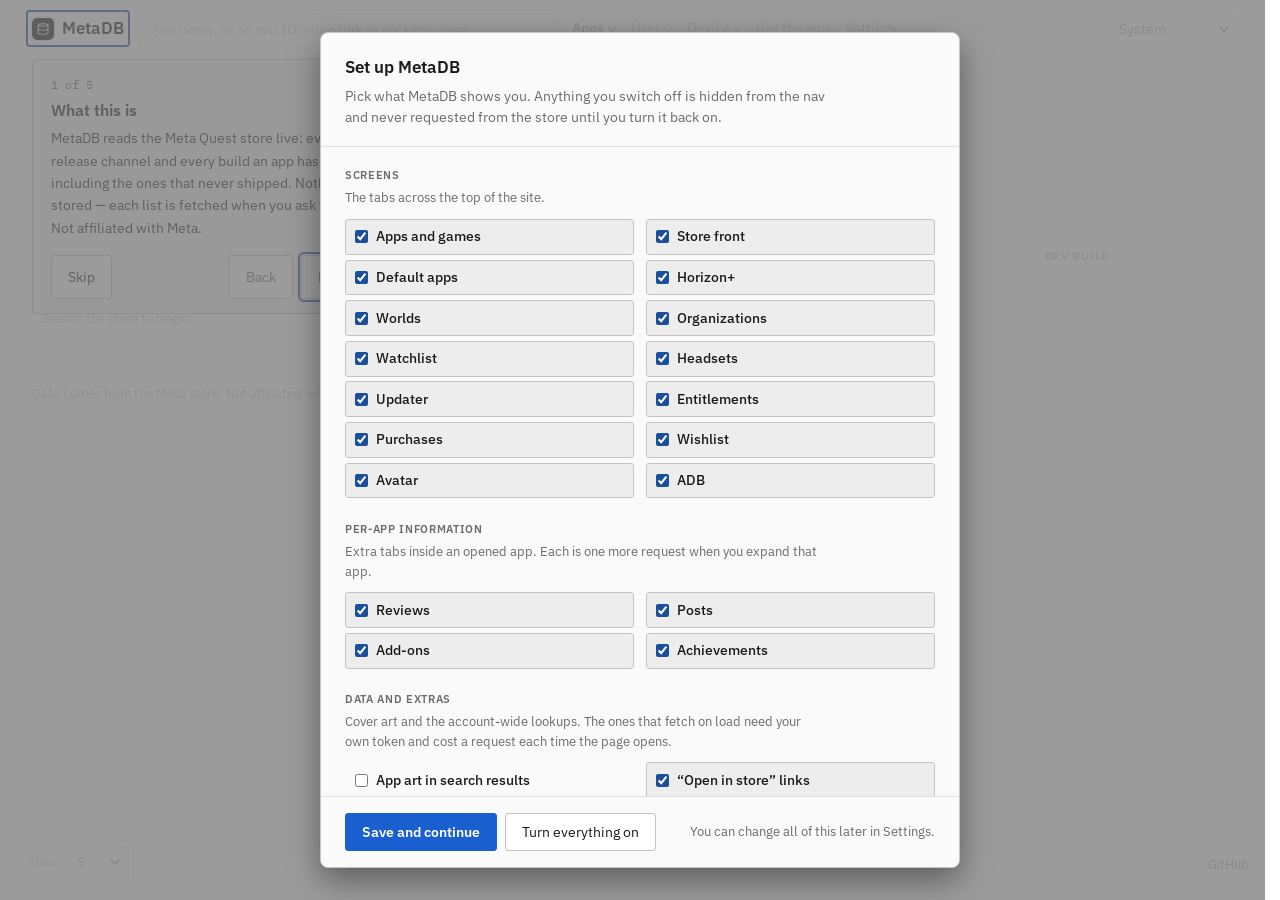
==== index.html @ ae7c4036 "updater" ====
<!doctype html>
<html lang="en">
<head>
<meta charset="utf-8">
<!-- Every relative file (css/, js/, downloads/) loads from the root, whatever the
     path: /apps/<id>/builds is a link, not a folder. The host serves this page for
     any path that is not a file, and the script reads the path. -->
<base href="/">
<meta name="viewport" content="width=device-width, initial-scale=1">
<title>MetaDB</title>
<meta name="description" content="Oculus/Meta app and update database.">

<!-- Link previews. Discord reads the Open Graph tags first and falls back to the
     description above; theme-color tints the stripe down the side of the embed. -->
<meta property="og:site_name" content="MetaDB">
<meta property="og:title" content="MetaDB">
<meta property="og:description" content="Oculus/Meta app and update database.">
<meta property="og:type" content="website">
<meta property="og:url" content="https://metadb.toastconcern.dev/">
<meta name="twitter:card" content="summary">
<meta name="theme-color" content="#2f6fe0">
<!-- Without one the browser asks for /favicon.ico, which the host answers with this whole page. -->
<link rel="icon" type="image/png" href="extension/icon128.png">
<link rel="preconnect" href="https://fonts.googleapis.com">
<link rel="preconnect" href="https://fonts.gstatic.com" crossorigin>
<link href="https://fonts.googleapis.com/css2?family=IBM+Plex+Mono:wght@400;500&family=IBM+Plex+Sans:wght@400;500;600&display=swap" rel="stylesheet">
<!-- ?v= is a cache buster: the HTML expires in ten minutes but these assets are
     held at the edge for hours, so a deploy that changes them must bump this or
     visitors get new markup with old scripts. -->
<script>
  /* If the site's script cannot run here, say so instead of leaving a half-built
     page, and say why. Written in old JavaScript on purpose: it has to run on the
     engines the main script cannot (an old headset's built-in browser, say).
     js/app.js sets window.__metadbStarted on its last line, once setup is done. */
  (function () {
    /* With the old-browser build, Chrome 74 (the Quest 1) is the floor. */
    var NEEDS = 74;
    var first = null;
    window.addEventListener("error", function (e) {
      if (first || !e || !e.message) return;
      var file = e.filename ? e.filename.split("/").pop().split("?")[0] : "";
      first = e.message + (file ? " (" + file + (e.lineno ? ":" + e.lineno : "") + ")" : "");
    }, true);
    window.addEventListener("load", function () {
      setTimeout(function () {
        if (window.__metadbStarted) return;
        var m = navigator.userAgent.match(/Chrome\/(\d+)/);
        var version = m ? Number(m[1]) : null;
        /* An engine new enough to run the site that still failed has usually kept a
           stale file: a script cached while a deploy was half-rolled-out, under the
           same ?v= as the new one. Fetch every site file again (which overwrites the
           cached copy) and reload, once a session, before saying anything. */
        var healed = null;
        try {
          healed = sessionStorage.getItem("metadb.healed");
        } catch (e) {}
        if ((!version || version >= NEEDS) && !healed && window.fetch) {
          try {
            sessionStorage.setItem("metadb.healed", "1");
          } catch (e) {}
          var v = (document.querySelector('link[href*="style.css"]').getAttribute("href").match(/v=(\d+)/) || [])[1] || "";
          var files = ["js/app.js", "js/check.js", "js/companion.js", "js/app.legacy.js", "css/style.css",
            "css/compat.css", "css/legacy-gap.css", "data/ocms-headers.json"];
          Promise.all(files.map(function (f) {
            return fetch(f + "?v=" + v, { cache: "reload" }).catch(function () {});
          })).then(function () {
            location.reload();
          });
          return;
        }
        var box = document.createElement("div");
        box.setAttribute("role", "alert");
        box.style.cssText = "margin:12px 16px;padding:12px 16px;border:2px solid #c2352a;border-radius:8px;" +
          "background:#fff4f2;color:#1c1c1c;font:15px/1.5 system-ui,sans-serif;position:relative;z-index:100";
        var why = version && version < NEEDS
          ? "This browser engine is Chrome " + version + ", and MetaDB needs Chrome " + NEEDS + " or newer."
          : "The browser engine is " + (version ? "Chrome " + version : "not one MetaDB recognises") + ".";
        box.innerHTML = "<strong>MetaDB could not start here.</strong> ";
        box.appendChild(document.createTextNode(why + (first ? " It stopped at: " + first : "") +
          " On a headset this is its built-in browser, which only a system update makes newer."));
        document.body.insertBefore(box, document.body.firstChild);
      }, 4000);
    });
  })();
</script>
<link rel="stylesheet" href="css/style.css?v=261">
<script>
  /* Set the theme before first paint so there is no flash. Anything saved wins;
     with nothing saved the system decides. Whatever name is stored is used as
     it stands, so adding a palette to the stylesheet is all it takes. */
  (function () {
    var saved = null;
    try { saved = localStorage.getItem("theme"); } catch (e) {}
    /* An engine too old to report a preference (Chrome 75 and earlier, the Quest 1's)
       gets dark, which is what a headset uses anyway. */
    var reports = window.matchMedia("(prefers-color-scheme: dark)").matches ||
      window.matchMedia("(prefers-color-scheme: light)").matches;
    var system = !reports || window.matchMedia("(prefers-color-scheme: dark)").matches
      ? "dark"
      : "light";
    document.documentElement.dataset.theme = saved || system;

    /* Same reason: a page set to 20px should not be drawn at 16 first. */
    var size = null;
    try { size = Number(localStorage.getItem("metadb.fontSize")); } catch (e) {}
    if (size >= 11 && size <= 24) {
      document.documentElement.style.setProperty("--font", size + "px");
    }
  })();
</script>
</head>
<body>

<header class="topbar">
  <div class="bar">
    <h1>MetaDB</h1>
    <!-- The search box lives in the bar and works from any screen; Enter
         brings the results up. The screens that list store apps sit under one
         menu, the ones about the signed-in account under another, and the two
         that talk to a headset directly under a third. Every link carries
         data-view, so the current screen is marked, and a menu is marked when
         the screen on show is one of its own. -->
    <div class="barsearch" id="barSearch">
      <input id="q" type="search" placeholder="App name, or an app ID, store link or package name" aria-label="Search the store" autocomplete="off" spellcheck="false">
    </div>
    <nav class="nav" aria-label="Screens">
      <div class="navgroup">
        <button class="navtop" type="button" aria-expanded="false">Apps</button>
        <div class="navmenu" hidden>
          <a href="/apps" data-view="apps">Apps and games</a>
          <a href="/store" data-view="store">Store front</a>
          <a href="/default" data-view="default">Default apps</a>
          <a href="/plus" data-view="plus">Horizon+</a>
          <a href="/worlds" data-view="worlds">Worlds</a>
          <a href="/orgs" data-view="orgs">Organizations</a>
          <a href="/watchlist" data-view="watchlist">Watchlist<span id="watchBadge" class="navbadge" hidden></span></a>
        </div>
      </div>
      <div class="navgroup">
        <button class="navtop" type="button" aria-expanded="false">User</button>
        <div class="navmenu" hidden>
          <a href="/devices" data-view="devices">Headsets</a>
          <a href="/updater" data-view="updater">Updater</a>
          <a href="/mine" data-view="mine">Entitlements</a>
          <a href="/purchases" data-view="purchases">Purchases</a>
          <a href="/wishlist" data-view="wishlist">Wishlist</a>
          <a href="/avatar" data-view="avatar">Avatar</a>
        </div>
      </div>
      <div class="navgroup" data-not-in-app>
        <button class="navtop" type="button" aria-expanded="false">Device</button>
        <div class="navmenu" hidden>
          <a href="/adb" data-view="adb">ADB</a>
          <!-- CompanionServer is unfinished and hidden (WIP_VIEWS in app.js). To open it,
               take it out of that list and put this link back:
          <a href="/companion" data-view="companion">CompanionServer</a> -->
        </div>
      </div>
      <a href="/downgrade" data-in-app>Downgrade</a>
      <a href="/getapp" data-view="getapp" data-not-in-app>Get the app</a>
      <a href="/settings" data-view="settings">Settings</a>
    </nav>
    <select id="theme" aria-label="Theme"></select>
  </div>
</header>

<div class="wrap">

  <!-- Setup guide: shown on a first visit and re-openable from Settings. The
       three lists are filled in by app.js so their labels stay in one place. -->
  <div id="setupOverlay" class="setup-overlay" hidden>
    <div class="setup-card" role="dialog" aria-modal="true" aria-labelledby="setupTitle">
      <div class="setup-head">
        <h2 id="setupTitle">Set up MetaDB</h2>
        <p class="sub">Pick what MetaDB shows you. Anything you switch off is hidden from the nav and never requested from the store until you turn it back on.</p>
      </div>
      <div class="setup-body">
        <fieldset class="setup-group">
          <legend>Screens</legend>
          <p class="setup-hint">The tabs across the top of the site.</p>
          <div class="setup-grid" id="setupSections"></div>
        </fieldset>
        <fieldset class="setup-group">
          <legend>Per-app information</legend>
          <p class="setup-hint">Extra tabs inside an opened app. Each is one more request when you expand that app.</p>
          <div class="setup-grid" id="setupPanels"></div>
        </fieldset>
        <fieldset class="setup-group">
          <legend>Data and extras</legend>
          <p class="setup-hint">Cover art and the account-wide lookups. The ones that fetch on load need your own token and cost a request each time the page opens.</p>
          <div class="setup-grid" id="setupData"></div>
        </fieldset>
      </div>
      <div class="controls setup-actions">
        <button id="setupSave" class="primary" type="button">Save and continue</button>
        <button id="setupAll" type="button">Turn everything on</button>
        <span class="setup-foot">You can change all of this later in Settings.</span>
      </div>
    </div>
  </div>

  <!-- Pop-up notifications, stacked bottom-right. Filled by app.js (toast()):
       a watched app getting a new build drops one in here. aria-live so a
       screen reader announces each as it arrives; off to the side of the
       layout so an arriving toast never shifts the page under the pointer. -->
  <div id="toasts" class="toasts" role="status" aria-live="polite" aria-atomic="false"></div>

  <p id="relayNote" class="notice" hidden>
    This copy has no relay of its own, and the browser is refused the store's reply
    without one. <a href="/settings">Set one up in Settings</a>.
  </p>

  <!-- ---------- apps and games ---------- -->

  <section id="view-apps">

    <h2>Apps and games</h2>
    <p class="sub" id="sub">
      Search the Meta store, then open an app to pull its channels and build history.
      Nothing is stored — every result is what the store says right now.
    </p>

    <div class="controls">
      <select id="hmd" aria-label="Headset"></select>
      <select id="sort" aria-label="Sort by">
        <option value="relevance" selected>Relevance</option>
        <option value="az">Name A–Z</option>
        <option value="za">Name Z–A</option>
        <option value="newest">Newest update</option>
        <option value="oldest">Oldest update</option>
        <option value="priceUp">Price low to high</option>
        <option value="priceDown">Price high to low</option>
      </select>
      <button id="searchGo" class="primary" type="button">Search</button>
      <button id="checkAll" type="button">Check shown</button>
    </div>

    <div class="controls controls-sub" id="binRow" hidden>
      <input id="binId" type="search" inputmode="numeric" placeholder="Binary ID, from a build's ID (build) column" aria-label="Binary ID to download" autocomplete="off" spellcheck="false">
      <button id="binGo" type="button">Download APK</button>
    </div>
    <p class="hint" id="binNote" role="status" hidden></p>

    <p class="count" id="count"></p>

    <table>
      <thead>
                <tr>
          <th scope="col">App</th>
          <th scope="col" class="c-dev">Device</th>
          <th scope="col" class="c-chan">Channel</th>
          <th scope="col" class="c-price">Price</th>
          <th scope="col" class="c-ver">Version</th>
          <th scope="col" class="c-build">Build</th>
          <th scope="col" class="c-date">Date</th>
          <th scope="col" class="c-devb">Dev build</th>
        </tr>
      </thead>
      <tbody id="rows"></tbody>
    </table>

    <p id="empty" class="empty" hidden>Nothing matches.</p>

  </section>

  <!-- ---------- your entitlements ---------- -->

  <section id="view-mine" hidden>

    <h2>Entitlements</h2>
    <p class="sub">Everything on your account, from the same library queries a headset and the desktop app run. Needs your own access token, set in Settings.</p>

    <div class="controls">
      <button type="button" class="primary" data-lib="quest">Get Quest entitlements</button>
      <button type="button" data-lib="pc">Get PC entitlements</button>
      <button type="button" data-lib="expired">Get expired entitlements</button>
      <input id="mineQ" type="search" placeholder="Filter what you own by name, package or app ID" aria-label="Filter your entitlements" autocomplete="off" spellcheck="false">
      <select id="mineSort" aria-label="Sort by">
        <option value="az">Name A–Z</option>
        <option value="za">Name Z–A</option>
        <option value="used">Recently played</option>
        <option value="unused">Longest untouched</option>
        <option value="stateAz">State A–Z</option>
        <option value="stateZa">State Z–A</option>
        <option value="sourceAz">Source A–Z</option>
        <option value="sourceZa">Source Z–A</option>
        <option value="deviceAz">Device A–Z</option>
        <option value="deviceZa">Device Z–A</option>
      </select>
    </div>

    <p class="count" id="mineCount"></p>

    <table>
      <thead>
        <tr>
          <th scope="col">App</th>
          <th scope="col" class="c-dev">Device</th>
          <th scope="col" class="c-chan">Channel</th>
          <th scope="col" class="c-price">Price</th>
          <th scope="col" class="c-ver">Version</th>
          <th scope="col" class="c-build">Build</th>
          <th scope="col" class="c-date">Date</th>
          <th scope="col" class="c-used">Last played</th>
          <th scope="col" class="c-state">State</th>
          <th scope="col" class="c-grant">Source</th>
          <th scope="col" class="c-dlc">DLC</th>
          <th scope="col" class="c-devb">Dev build</th>
        </tr>
      </thead>
      <tbody id="mineRows"></tbody>
    </table>

    <p id="mineEmpty" class="empty" hidden></p>

  </section>

  <!-- ---------- your purchases ---------- -->

  <section id="view-purchases" hidden>

    <h2>Purchases</h2>
    <p class="sub" id="purchasesSub">Everything this account has bought — apps, DLC and in-app purchases — with what was paid, when, and how. Needs your own access token, set in Settings.</p>

    <div class="controls">
      <button id="purchasesLoad" class="primary" type="button">Get purchases</button>
      <input id="purchasesQ" type="search" placeholder="Filter by name" aria-label="Filter your purchases" autocomplete="off" spellcheck="false">
      <button id="purchasesShowPay" type="button">Show payment</button>
    </div>

    <p class="count" id="purchasesCount"></p>

    <table>
      <thead>
        <tr>
          <th scope="col">Item</th>
          <th scope="col">Paid</th>
          <th scope="col">Date</th>
          <th scope="col">Status</th>
          <th scope="col">Payment</th>
        </tr>
      </thead>
      <tbody id="purchasesRows"></tbody>
    </table>

    <p id="purchasesEmpty" class="empty" hidden></p>

    <div class="controls morebar" id="purchasesMoreBar" hidden>
      <button id="purchasesMore" type="button">Load more</button>
    </div>

  </section>

  <!-- ---------- wishlist ---------- -->

  <section id="view-wishlist" hidden>

    <h2>Wishlist</h2>
    <p class="sub">The apps and games on your Meta wishlist, as the Horizon phone app lists them, with the store's price for each. Open one for its channels and build history. Needs your own access token, set in Settings.</p>

    <div class="controls">
      <button id="wishGo" class="primary" type="button">Get wishlist</button>
      <input id="wishQ" type="search" placeholder="Filter your wishlist by name or app ID" aria-label="Filter wishlist" autocomplete="off" spellcheck="false">
      <select id="wishSort" aria-label="Sort by">
        <option value="relevance">Wishlist order</option>
        <option value="az">Name A–Z</option>
        <option value="za">Name Z–A</option>
        <option value="priceUp">Price, low to high</option>
        <option value="priceDown">Price, high to low</option>
      </select>
      <button id="checkWish" type="button">Check shown</button>
    </div>

    <p class="count" id="wishCount"></p>

    <table>
      <thead>
        <tr>
          <th scope="col">App</th>
          <th scope="col" class="c-dev">Device</th>
          <th scope="col" class="c-chan">Channel</th>
          <th scope="col" class="c-price">Price</th>
          <th scope="col" class="c-ver">Version</th>
          <th scope="col" class="c-build">Build</th>
          <th scope="col" class="c-date">Date</th>
          <th scope="col" class="c-devb">Dev build</th>
        </tr>
      </thead>
      <tbody id="wishRows"></tbody>
    </table>

    <p id="wishEmpty" class="empty" hidden></p>

    <div class="controls morebar" id="wishMoreBar" hidden>
      <button id="wishMore" type="button">Load more</button>
    </div>

  </section>

  <!-- ---------- watchlist ---------- -->

  <section id="view-watchlist" hidden>

    <h2>Watchlist</h2>
    <p class="sub">Apps you are tracking for new builds. MetaDB checks them when you open the site and whenever you press Check now, and marks the ones whose live build changed since you last looked. Add an app from its panel with the Watch button. Kept only in this browser.</p>

    <div class="controls watch-controls">
      <button id="watchCheck" type="button">Check now</button>
      <button id="watchMarkAll" type="button">Mark all seen</button>
      <p class="count" id="watchCount"></p>
    </div>

    <!-- One row per watched app: its icon and name, the build you last saw
         (version + date), and the new build (version + date) when one has turned
         up. Clicking a row opens a drop-down with the app's channels and build
         history — the same panel the main app list expands. Built by renderWatch;
         the tbody id stays watchRows so the render/update plumbing is unchanged. -->
    <table class="wl-table">
      <thead>
        <tr>
          <th scope="col">App</th>
          <th scope="col">Build</th>
          <th scope="col">New build</th>
          <th scope="col"></th>
        </tr>
      </thead>
      <tbody id="watchRows"></tbody>
    </table>

    <p id="watchEmpty" class="empty" hidden></p>

  </section>

  <!-- ---------- your avatar ---------- -->

  <section id="view-avatar" hidden>

    <h2>Avatar</h2>
    <p class="sub">This account's avatar as the Horizon Worlds desktop editor reads it: which style it is on, whether it has to move, and every saved setting — the item chosen for each part and where each slider sits. Needs your own access token, set in Settings.</p>

    <div class="controls">
      <button id="avatarLoad" class="primary" type="button">Get avatar</button>
      <input id="avatarQ" type="search" placeholder="Filter settings by name" aria-label="Filter avatar settings" autocomplete="off" spellcheck="false">
    </div>

    <div id="avatarFacts" class="panel"></div>

    <p class="count" id="avatarCount"></p>

    <table>
      <thead>
        <tr>
          <th scope="col">Part</th>
          <th scope="col">Settings</th>
        </tr>
      </thead>
      <tbody id="avatarRows"></tbody>
    </table>

    <p id="avatarEmpty" class="empty" hidden></p>

  </section>

  <!-- ---------- your devices ---------- -->

  <section id="view-devices" hidden>

    <h2>Headsets</h2>
    <p class="sub" id="devicesSub">Headsets registered to this account. Open one for its details and the test channel; its OS updates are on the <a href="/updater">Updater</a> screen. Needs your own access token, set in Settings.</p>

    <div class="controls">
      <button id="devicesLoad" class="primary" type="button">Get devices</button>
      <input id="devicesQ" type="search" placeholder="Filter by model or serial" aria-label="Filter your devices" autocomplete="off" spellcheck="false">
      <select id="devicesSort" aria-label="Sort by">
        <option value="release">Quest 1 to newest</option>
        <option value="modelAz">Device type A–Z</option>
        <option value="modelZa">Device type Z–A</option>
      </select>
      <button id="serialToggle" type="button">Show serials</button>
    </div>

    <p class="count" id="devicesCount"></p>
    <p class="hint" id="devicesPresence" hidden></p>

    <table>
      <thead>
        <tr>
          <th scope="col">Device</th>
          <th scope="col">Update type</th>
          <th scope="col">Serial</th>
          <th scope="col">Status</th>
        </tr>
      </thead>
      <tbody id="devicesRows"></tbody>
    </table>

    <p id="devicesEmpty" class="empty" hidden></p>

    <div id="sharedSection" hidden>
      <h3 class="devices-sub-h">Shared with you</h3>
      <p class="count" id="sharedCount"></p>
      <table>
        <thead>
          <tr>
            <th scope="col">Device</th>
            <th scope="col">Update type</th>
            <th scope="col">Serial</th>
            <th scope="col">Status</th>
          </tr>
        </thead>
        <tbody id="sharedRows"></tbody>
      </table>
    </div>

  </section>

  <!-- ---------- the OS updater ----------
       The requests the headset's OSUpdater app makes, for this account's headsets.
       Easy is the OS build check alone; Advanced (one switch, #updaterMode) adds Specific
       build. All drawn into #updaterBody (renderUpdater). -->

  <section id="view-updater" hidden>

    <h2>Updater</h2>
    <p class="sub">Ask Meta which OS builds its updater would hand a headset, or look a build up by its number. These are the requests the headset's own updater makes. A browser can't install them, so each result comes with its download. Uses your updater token, made from your FRL token the first time (Settings).</p>

    <div class="controls">
      <button id="updaterLoad" type="button">Get headsets</button>
      <button id="updaterSerials" type="button">Show serials</button>
      <button id="updaterMode" type="button" aria-pressed="false">Switch to Advanced</button>
    </div>
    <p class="count" id="updaterCount"></p>

    <datalist id="updTypes"></datalist>
    <div id="updaterBody" class="upd-screen"></div>

  </section>

  <!-- ---------- 404: an address that names no screen ---------- -->

  <section id="view-notfound" hidden>

    <div class="notfound">
      <p class="notfound-code" aria-hidden="true">404</p>
      <div class="notfound-text">
        <h2>Nothing lives at this address</h2>
        <p class="notfound-path"><code id="notfoundPath"></code></p>
        <p class="sub">MetaDB has no screen here. The link may be old, cut short or mistyped. An app is <code>/apps/&lt;id&gt;</code>, a search <code>/search/&lt;words&gt;</code>.</p>
        <p class="sub">Try the search box at the top, or go to one of these:</p>
        <ul class="notfound-links">
          <li><a href="/apps">Apps and games</a></li>
          <li><a href="/store">Store front</a></li>
          <li><a href="/devices">Headsets</a></li>
          <li><a href="/updater">Updater</a></li>
          <li><a href="/settings">Settings</a></li>
        </ul>
      </div>
    </div>

  </section>

  <!-- ---------- worlds ---------- -->

  <section id="view-worlds" hidden>

    <h2>Worlds</h2>
    <p class="sub" id="worldSub">Browse Horizon worlds: the top and trending lists the Horizon app shows, everything one creator has published, any world by its ID, or the ones you have saved. Open one and press Get details for its creator, comfort rating, description, who can visit, players now, where it lives, when you were last there and its pictures. Needs your own access token, set in Settings.</p>

    <!-- The same tab strip an opened app has. Each tab keeps its own list, and
         the table below shows the one whose tab is on. -->
    <div class="companion-tabs panel-tabs" role="tablist" aria-label="Worlds" id="worldTabs">
      <button type="button" class="companion-tab on" data-world-tab="top" role="tab" aria-selected="true">Top worlds</button>
      <button type="button" class="companion-tab" data-world-tab="creator" role="tab" aria-selected="false">Creator</button>
      <button type="button" class="companion-tab" data-world-tab="lookup" role="tab" aria-selected="false">Look up</button>
      <button type="button" class="companion-tab" data-world-tab="saved" role="tab" aria-selected="false">Saved</button>
    </div>

    <div data-world-pane="top">
      <div class="controls">
        <select id="worldShelf" aria-label="World list"></select>
        <button id="worldShelfGo" class="primary" type="button">Get worlds</button>
      </div>
    </div>

    <div data-world-pane="creator" hidden>
      <div class="controls">
        <input id="creatorQ" type="search" placeholder="Creator's username or name" aria-label="Creator to find" autocomplete="off" spellcheck="false">
        <button id="creatorFind" type="button">Find creator</button>
        <select id="creatorPick" aria-label="Which creator" hidden></select>
        <button id="creatorGo" class="primary" type="button" hidden>Get their worlds</button>
      </div>
      <p class="hint" id="creatorNote" role="status" hidden></p>
    </div>

    <div data-world-pane="lookup" hidden>
      <div class="controls">
        <input id="worldLookup" type="search" placeholder="World ID or horizon.meta.com world link" aria-label="World to look up" autocomplete="off" spellcheck="false">
        <button id="worldLookupGo" class="primary" type="button">Look up world</button>
      </div>
      <p class="hint" id="worldLookupNote" role="status" hidden></p>
    </div>

    <div data-world-pane="saved" hidden>
      <div class="controls">
        <button id="worldLoad" type="button">Get saved worlds</button>
      </div>
    </div>

    <div class="controls">
      <input id="worldQ" type="search" placeholder="Filter by world name or ID" aria-label="Filter worlds" autocomplete="off" spellcheck="false">
      <select id="worldSort" aria-label="Sort by">
        <option value="list">List order</option>
        <option value="visits">Most visited</option>
        <option value="online">Most online now</option>
        <option value="likes">Most liked</option>
        <option value="az">Name A–Z</option>
        <option value="za">Name Z–A</option>
      </select>
    </div>

    <p class="count" id="worldCount"></p>

    <table>
      <thead>
        <tr>
          <th scope="col">World</th>
          <th scope="col" class="c-wid">World ID</th>
          <th scope="col">Visits</th>
          <th scope="col">Online now</th>
          <th scope="col">Likes</th>
        </tr>
      </thead>
      <tbody id="worldRows"></tbody>
    </table>

    <p id="worldEmpty" class="empty" hidden></p>

    <div class="controls morebar" id="worldMoreBar" hidden>
      <button id="worldMore" type="button">Load more</button>
    </div>

  </section>

  <!-- ---------- organizations ---------- -->

  <section id="view-orgs" hidden>

    <h2>Organizations</h2>
    <p class="sub" id="orgSub">Enter an organization ID to list every app it has published, then open one for its channels and build history. Needs your own access token, set in Settings.</p>

    <div class="controls">
      <input id="orgId" type="search" placeholder="Organization ID (numbers only)" aria-label="Organization ID" autocomplete="off" spellcheck="false">
      <select id="orgPick" aria-label="Known organizations">
        <option value="">Known orgs</option>
        <option value="1011039328937179">1011039328937179</option>
        <option value="775786805876174">775786805876174</option>
        <option value="272488351010326">272488351010326</option>
        <option value="740331470365933">740331470365933</option>
        <option value="296533151482039">296533151482039</option>
        <option value="948450666262957">948450666262957</option>
        <option value="418995286230469">418995286230469</option>
        <option value="221514644894706">221514644894706</option>
      </select>
      <button id="orgGo" class="primary" type="button">List apps</button>
      <button id="checkOrg" type="button">Check shown</button>
    </div>

    <div class="controls">
      <input id="orgQ" type="search" placeholder="Filter these apps by name or app ID" aria-label="Filter this organization's apps" autocomplete="off" spellcheck="false">
      <select id="orgPlatform" aria-label="Filter by platform">
        <option value="">All platforms</option>
        <option value="ANDROID_6DOF">Quest</option>
        <option value="PC">Rift / PC</option>
        <option value="ANDROID">Oculus Go</option>
      </select>
      <select id="orgSort" aria-label="Sort by">
        <option value="az">Name A–Z</option>
        <option value="za">Name Z–A</option>
        <option value="newest">Newest date</option>
        <option value="oldest">Oldest date</option>
        <option value="deviceAz">Device A–Z</option>
        <option value="deviceZa">Device Z–A</option>
      </select>
    </div>

    <p class="count" id="orgCount"></p>

    <table>
      <thead>
        <tr>
          <th scope="col">App</th>
          <th scope="col" class="c-dev">Device</th>
          <th scope="col" class="c-chan">Channel</th>
          <th scope="col" class="c-ver">Version</th>
          <th scope="col" class="c-build">Build</th>
          <th scope="col" class="c-date">Date</th>
          <th scope="col" class="c-devb">Dev build</th>
        </tr>
      </thead>
      <tbody id="orgRows"></tbody>
    </table>

    <p id="orgEmpty" class="empty" hidden></p>

  </section>

  <!-- ---------- default apps ---------- -->

  <section id="view-default" hidden>

    <h2>Default apps</h2>
    <p class="sub">The apps Meta pre-installs on a headset — the same set the on-device app manager fetches. Pick a headset and a trigger, then open one for its channels and build history.</p>

    <div class="controls">
      <select id="defaultHmd" aria-label="Headset"></select>
      <select id="defaultTrigger" aria-label="Install trigger"></select>
      <button id="defaultGo" class="primary" type="button">Get default apps</button>
      <input id="defaultQ" type="search" placeholder="Filter these apps by name or app ID" aria-label="Filter default apps" autocomplete="off" spellcheck="false">
      <select id="defaultSort" aria-label="Sort by">
        <option value="az">Name A–Z</option>
        <option value="za">Name Z–A</option>
        <option value="deviceAz">Device A–Z</option>
        <option value="deviceZa">Device Z–A</option>
      </select>
      <button id="checkDefault" type="button">Check shown</button>
    </div>

    <p class="count" id="defaultCount"></p>

    <table>
      <thead>
        <tr>
          <th scope="col">App</th>
          <th scope="col" class="c-dev">Device</th>
          <th scope="col" class="c-chan">Channel</th>
          <th scope="col" class="c-price">Price</th>
          <th scope="col" class="c-ver">Version</th>
          <th scope="col" class="c-build">Build</th>
          <th scope="col" class="c-date">Date</th>
          <th scope="col" class="c-devb">Dev build</th>
        </tr>
      </thead>
      <tbody id="defaultRows"></tbody>
    </table>

    <p id="defaultEmpty" class="empty" hidden></p>

  </section>

  <!-- ---------- store front ---------- -->

  <section id="view-store" hidden>

    <h2>Store front</h2>
    <p class="sub">The store as the Horizon phone app shows it: the sections the store picks for one headset, in its own order, and the apps in each, plus its top charts. Pick a headset and press Get store, then pick a section or a chart. Open an app for its channels and build history. Needs your own access token, set in Settings.</p>

    <div class="controls">
      <select id="storeHmd" aria-label="Headset"></select>
      <select id="storeView" aria-label="Store tab" hidden></select>
      <button id="storeGo" class="primary" type="button">Get store</button>
      <select id="storeSection" aria-label="Section" disabled>
        <option value="">Sections appear here</option>
      </select>
      <input id="storeQ" type="search" placeholder="Filter this section by name or app ID" aria-label="Filter store apps" autocomplete="off" spellcheck="false">
      <select id="storeSort" aria-label="Sort by">
        <option value="relevance">Store order</option>
        <option value="az">Name A–Z</option>
        <option value="za">Name Z–A</option>
        <option value="priceUp">Price, low to high</option>
        <option value="priceDown">Price, high to low</option>
      </select>
      <button id="checkStore" type="button">Check shown</button>
    </div>

    <p class="count" id="storeCount"></p>

    <table>
      <thead>
        <tr>
          <th scope="col">App</th>
          <th scope="col" class="c-dev">Device</th>
          <th scope="col" class="c-chan">Channel</th>
          <th scope="col" class="c-price">Price</th>
          <th scope="col" class="c-ver">Version</th>
          <th scope="col" class="c-build">Build</th>
          <th scope="col" class="c-date">Date</th>
          <th scope="col" class="c-devb">Dev build</th>
        </tr>
      </thead>
      <tbody id="storeRows"></tbody>
    </table>

    <p id="storeEmpty" class="empty" hidden></p>

    <div class="controls morebar" id="storeMoreBar" hidden>
      <button id="storeMore" type="button">Load more</button>
    </div>

  </section>

  <!-- ---------- horizon+ ---------- -->

  <section id="view-plus" hidden>

    <h2>Horizon+</h2>
    <p class="sub">The games the Horizon+ subscription offers right now — this month's games to claim, and the catalog that comes and goes. Open one for its channels and build history. Needs your own access token, set in Settings.</p>

    <div class="controls">
      <button id="plusGo" class="primary" type="button">Get Horizon+ games</button>
      <input id="plusQ" type="search" placeholder="Filter these games by name or app ID" aria-label="Filter Horizon+ games" autocomplete="off" spellcheck="false">
      <select id="plusPick" aria-label="Which games">
        <option value="">Monthly and catalog</option>
        <option value="monthly">This month's games</option>
        <option value="catalog">Games catalog</option>
      </select>
      <select id="plusSort" aria-label="Sort by">
        <option value="relevance">Store order</option>
        <option value="az">Name A–Z</option>
        <option value="za">Name Z–A</option>
      </select>
      <button id="checkPlus" type="button">Check shown</button>
    </div>

    <p class="count" id="plusCount"></p>

    <table>
      <thead>
        <tr>
          <th scope="col">App</th>
          <th scope="col" class="c-dev">Device</th>
          <th scope="col" class="c-chan">Channel</th>
          <th scope="col" class="c-price">Price</th>
          <th scope="col" class="c-ver">Version</th>
          <th scope="col" class="c-build">Build</th>
          <th scope="col" class="c-date">Date</th>
          <th scope="col" class="c-devb">Dev build</th>
        </tr>
      </thead>
      <tbody id="plusRows"></tbody>
    </table>

    <p id="plusEmpty" class="empty" hidden></p>

  </section>

  <!-- ---------- headset (adb) ---------- -->

  <section id="view-adb" hidden>

    <h2>ADB</h2>
    <p class="sub">Put an app already on your headset back onto an older build. This drives the <code>adb</code> already on your machine, through <code>node tools/adb-bridge.mjs</code> — so the headset trusts it already and there is no second debugging prompt. Plug in over USB and press Connect, or give an address to reach one over the network.</p>

    <div class="controls">
      <button id="adbUsb" type="button">Connect</button>
      <button id="adbTcpip" type="button">Switch to wireless</button>
      <button id="adbDisconnect" type="button" hidden>Disconnect</button>
    </div>

    <details class="hint adb-wireless">
      <summary>Connect over wireless instead</summary>

      <p>
        Wireless ADB is the same adb, reached over your network rather than a
        cable. Pair once with the six digits the headset shows, and it remembers
        this computer from then on — no cable at any point.
      </p>

      <p class="hint"><strong>Pair — once per computer</strong></p>

      <ol>
        <li>
          Developer Mode has to be on for the headset — a switch in the Meta
          Horizon phone app, under the headset's own settings.
        </li>
        <li>
          In the headset, turn on <strong>Wireless debugging</strong>, then
          choose <strong>Pair device with pairing code</strong>. It shows an
          address with a port, and six digits.
        </li>
        <li>
          Put both in here and press <strong>Pair</strong>, while that dialog is
          still open on the headset — it stops listening the moment it closes,
          and the port changes every time it is reopened.
        </li>
      </ol>

      <div class="controls">
        <input id="adbPairAddr" type="search" placeholder="192.168.1.42:37891" aria-label="Pairing address and port" autocomplete="off" spellcheck="false">
        <input id="adbPairCode" type="text" inputmode="numeric" maxlength="6" placeholder="123456" aria-label="Six-digit pairing code" autocomplete="off" spellcheck="false">
        <button id="adbPair" type="button">Pair</button>
      </div>

      <p class="hint"><strong>Connect — every time after that</strong></p>

      <ol>
        <li>
          Back on the <strong>Wireless debugging</strong> screen, read the
          address under <strong>IP address &amp; Port</strong>. It is
          <em>not</em> the port you paired on.
        </li>
        <li>
          Put it here and press <strong>Connect wirelessly</strong>. Both ends
          have to be on the same network.
        </li>
      </ol>

      <div class="controls">
        <input id="adbAddr" type="search" placeholder="192.168.1.42:41234" aria-label="Headset address" autocomplete="off" spellcheck="false">
        <button id="adbWireless" type="button">Connect wirelessly</button>
      </div>

      <p>
        The connect port changes when wireless debugging is turned off and on
        again, but the pairing holds.
      </p>

</details>

    <div class="controls">
      <input id="adbQ" type="search" placeholder="Filter these apps by name or package" aria-label="Filter installed apps" autocomplete="off" spellcheck="false">
      <select id="adbSort" aria-label="Sort by">
        <option value="az">Name A–Z</option>
        <option value="za">Name Z–A</option>
        <option value="behind">Out of date first</option>
        <option value="installed">Installed build, newest</option>
      </select>
    </div>

    <p class="hint" id="adbState" role="status">Not connected.</p>

    <p class="count" id="adbCount"></p>

    <table>
      <thead>
        <tr>
          <th scope="col">App</th>
          <th scope="col">Installed</th>
          <th scope="col" class="c-build">Build</th>
          <th scope="col">Latest</th>
          <th scope="col" class="c-build">Build</th>
        </tr>
      </thead>
      <tbody id="adbRows"></tbody>
    </table>

    <p id="adbEmpty" class="empty" hidden></p>



    <div id="adbOut"></div>

  </section>

  <!-- ---------- companion server (Web Bluetooth) ---------- -->

  <section id="view-companion" hidden>

    <h2>CompanionServer</h2>
    <p class="sub">Drive a headset's on-device CompanionServer over Bluetooth, straight from this page — the service the Meta phone app uses, with the browser standing in for the phone. Nothing here goes through Meta's servers.</p>

    <p id="companionUnsupported" class="empty" hidden>This browser has no Web Bluetooth. Use Chrome or Edge on desktop or Android.</p>

    <!-- The way in: a connection card. Its state leads, then the protocol and the
         device secret, then the one button that acts. Every id is unchanged so the
         JS hooks on exactly as before. -->
    <div class="companion-connect" id="companionConnectCard">
      <div class="companion-conn-head">
        <span class="companion-conn-label">Connection</span>
        <p class="companion-conn-state" id="companionState" role="status">Not connected.</p>
      </div>

      <div class="companion-conn-grid">
        <div class="companion-conn-field">
          <label for="companionVersion">Protocol</label>
          <select id="companionVersion" aria-label="CompanionServer version">
            <option value="latest">Latest</option>
            <option value="v50">v50</option>
          </select>
        </div>
        <div class="companion-conn-field companion-conn-secret">
          <label for="companionSecret">Device secret <span class="companion-conn-opt">— optional, status reads work without it</span></label>
          <div class="companion-conn-secret-row">
            <input id="companionSecret" type="password" placeholder="64 hex characters" aria-label="Device secret" autocomplete="off" spellcheck="false" maxlength="64">
            <button id="companionFetchSecret" type="button">Fetch secret</button>
            <button id="companionForgetSecret" type="button" disabled>Forget secret</button>
          </div>
          <select id="companionSecretPick" aria-label="Pick a headset's secret" hidden></select>
        </div>
      </div>

      <div class="controls companion-conn-actions">
        <button id="companionConnect" type="button" class="primary">Connect</button>
        <button id="companionDisconnect" type="button" hidden>Disconnect</button>
        <button id="companionAuth" type="button" hidden>Authenticate</button>
      </div>
    </div>

    <p class="sub companion-lead">Setting up a new or just-reset headset? Connect above, then open the <strong>Setup</strong> tab — it walks the one-time steps in order. Everything else the headset can do is under the other tabs.</p>
    <details class="sub companion-about">
      <summary>How it works &amp; what's kept</summary>
      <p>Pairs with a libsodium key exchange; a claimed headset needs its device secret for anything beyond a few status reads. A secret you fetch or authenticate with is kept in a cookie so it's here next time — unlike the tokens in Settings, a cookie is sent to whoever serves this page on every request, and <strong>Forget secret</strong> takes it back. Works in Chrome or Edge, on desktop or Android.</p>
    </details>

    <div id="companionTabs" class="companion-tabs" hidden></div>
    <div id="companionPanels" hidden></div>

  </section>

  <!-- ---------- the headset app ---------- -->

  <section id="view-getapp" hidden>

    <h2>Get the app</h2>
    <p class="sub">MetaDB for Quest is this site as an app on your headset. It opens on Downgrade: every app installed, every build of each one, and an Install, Update or Downgrade on each. It keeps a copy of anything it downloads, backs up the version you are on, signs in through Meta's own login, and needs no relay. It is open source, and not on the store.</p>

    <!-- Three install/sign-in methods as cards. The two ways to put the app on a
         headset sit side by side; the browser sign-in extension is its own card
         below. All ids are unchanged so the existing JS hooks on as before. -->
    <div class="getapp-grid">
      <div class="getapp-card">
        <div class="getapp-card__head">
          <span class="getapp-eyebrow">On the headset</span>
          <h3>Install from the Quest browser</h3>
          <span class="getapp-meta" id="getappInfo"></span>
        </div>
        <ol class="getapp-steps">
          <li>Open <strong>metadb.toastconcern.dev</strong> in the Quest Browser, come to this screen, and press <strong>Download MetaDB.apk</strong> below.</li>
          <li>Open the <strong>Files</strong> app and go to your downloads.</li>
          <li>On <strong>MetaDB.apk</strong>, press the <strong>⋯</strong> menu, then <strong>Open with</strong> → <strong>Package installer</strong>, and choose <strong>Install</strong>.</li>
          <li>MetaDB is in your library, under <strong>Unknown sources</strong>.</li>
        </ol>
        <div class="actions">
          <a id="getappDownload" class="getapp-dl" href="downloads/MetaDB.apk" download="MetaDB.apk">Download MetaDB.apk</a>
        </div>
      </div>

      <div class="getapp-card">
        <div class="getapp-card__head">
          <span class="getapp-eyebrow">From a PC</span>
          <h3>Install over a cable</h3>
        </div>
        <p class="getapp-text">With the headset plugged in and connected on the <a href="/adb">ADB</a> screen, one press puts it on:</p>
        <div class="actions">
          <button type="button" id="getappAdb">Install over ADB</button>
        </div>
        <p class="hint" id="getappOut" role="status"></p>
        <p class="getapp-text">Or download it here and install it yourself, with <a href="https://sidequestvr.com/" target="_blank" rel="noopener">SideQuest</a> or with adb:</p>
        <pre class="getapp-cmd"><code>adb install -r MetaDB.apk</code></pre>
        <p class="hint">Either way the headset needs developer mode, which is a switch in the Meta Horizon phone app under the headset's settings.</p>
      </div>

      <div class="getapp-card getapp-card--wide">
        <div class="getapp-card__head">
          <span class="getapp-eyebrow" id="getext">Browser · Chrome, Edge &amp; Firefox</span>
          <h3>Sign-in extension</h3>
        </div>
        <p class="getapp-text">On a computer, the extension signs this site in with your Meta account: press <strong>Sign in with Meta</strong> in Settings and both tokens are filled in from your Meta login. It reads Meta's two login cookies and hands them to this site only, when the site asks. Nothing is sent anywhere else. It is open source, and not in the extension stores yet, so it is added by hand:</p>
        <ol class="getapp-steps">
          <li>Download <strong>MetaDB-extension.zip</strong> and unzip it.</li>
          <li><strong>Chrome or Edge:</strong> open <strong>chrome://extensions</strong> (or <strong>edge://extensions</strong>), turn on <strong>Developer mode</strong>, press <strong>Load unpacked</strong> and choose the unzipped folder.</li>
          <li><strong>Firefox</strong> (128 or newer): open <strong>about:debugging</strong> → <strong>This Firefox</strong> → <strong>Load Temporary Add-on</strong> and pick the folder's <strong>manifest.json</strong>. A temporary add-on stays until you close Firefox.</li>
          <li>Come back to <a href="/settings">Settings</a> and press <strong>Sign in with Meta</strong>. If you are not logged in to Meta in this browser, Meta's login opens in a new tab, and Settings fills in once you finish.</li>
        </ol>
        <div class="actions">
          <a href="downloads/MetaDB-extension.zip" download="MetaDB-extension.zip">Download MetaDB-extension.zip</a>
        </div>
      </div>
    </div>

  </section>

  <!-- ---------- settings ---------- -->

  <section id="view-settings" hidden>

    <h2>Settings</h2>
    <p class="sub">Kept in this browser only. Nothing is sent anywhere but the store.</p>

    <div class="controls">
      <button type="button" id="openSetup">Choose what shows (setup guide)</button>
    </div>

    <form id="settingsForm" class="form" autocomplete="off">

      <section class="settings-section">
      <h3 class="form__group">Account</h3>
      <p class="settings-desc">Sign in, and the tokens MetaDB uses to talk to the store.</p>

      <div class="field" id="appVersionField" data-in-app>
        <label for="appCheck">App version</label>
        <p class="hint" id="appVersionText"></p>
        <div class="actions"><button type="button" id="appCheck">Check for updates</button></div>
        <p class="hint" id="appVersionOut" role="status"></p>
      </div>

      <div class="field" id="appSignInField" hidden>
        <label for="appSignIn">Sign in</label>
        <div class="actions"><button type="button" id="appSignIn">Sign in with Meta</button><button type="button" id="appSignOut" hidden>Sign out</button></div>
        <p class="hint">Opens Meta's login here. Once you are signed in, the tokens below are filled in for you. They stay on this headset.</p>
      </div>

      <div class="field" id="extSignInField" data-not-in-app>
        <label for="extSignIn">Sign in</label>
        <div class="actions"><button type="button" id="extRefresh" hidden>Refresh tokens</button><button type="button" id="extSignIn">Sign in with Meta</button></div>
        <p class="hint" id="extSignInOut" role="status">Fills in the tokens below from your Meta login, with nothing to copy. It needs the MetaDB Sign-in extension for Chrome, Edge or Firefox — <a href="/getapp">how to add it</a>.</p>
        <p class="hint" id="extSignedIn" role="status" hidden>Signed in. The tokens below came from your Meta login and are saved in this browser. Refresh tokens reads them again from your Meta login — press it if requests start failing, or after switching Meta accounts. Sign out removes them from MetaDB; you stay logged in to Meta itself.</p>
        <p class="hint" id="extUpdate" hidden></p>
      </div>

      <div class="field">
        <label for="acToken">Account token</label>
        <input id="acToken" class="token" type="password" placeholder="paste your oc_ac_at value" autocomplete="off" spellcheck="false">
        <details class="hint" data-not-in-app>
          <summary>What this is</summary>
          <p>
            The <code>oc_ac_at</code> cookie. To get yours: sign in at
            <a href="https://secure.oculus.com/" target="_blank" rel="noopener">secure.oculus.com</a>,
            open your browser's developer tools, and under
            <strong>Application → Storage → Cookies</strong> copy its value. This is
            the one downloads authenticate with. Without it, the Download buttons in
            a build history have nothing to sign with and will point back here instead.
          </p>
        </details>
      </div>

      <div class="field">
        <label for="token">Access token</label>
        <input id="token" class="token" type="password" placeholder="paste your oc_www_at value" autocomplete="off" spellcheck="false">
        <details class="hint" data-not-in-app>
          <summary>What this is</summary>
          <p>
            The <code>oc_www_at</code> cookie, from the same place. Everything that
            is not a download uses this one — store search, package lookups and your
            entitlements all need a token belonging to a logged-in account.
          </p>
          <p>
            Leave it empty to fall back to the built-in public token, which can read
            public LIVE builds and nothing else. Treat your own token like a password —
            it signs in as you.
          </p>
        </details>
      </div>

      <div class="field">
        <label for="frlToken">FRL token</label>
        <input id="frlToken" class="token" type="password" placeholder="filled in by Sign in with Meta" autocomplete="off" spellcheck="false">
        <details class="hint" data-not-in-app>
          <summary>What this is</summary>
          <p>
            The FRL (Meta-account) profile token the Meta Horizon app uses. Sign in with
            Meta mints it from your signed-in Meta session the way the app does (native
            SSO → <code>xfr_create_profile_token</code>), using the cookies only the MetaDB
            Sign-in extension can read, and fills it in here with the other tokens. Refresh
            tokens fetches a fresh one. For the requests that need an FRL-scoped token.
          </p>
        </details>
        <details class="hint" data-not-in-app>
          <summary>Get it without the extension</summary>
          <p>
            No extension? You can mint the same token by hand. Open
            <a href="https://auth.meta.com/" target="_blank" rel="noopener">auth.meta.com</a>
            in this browser and make sure you're signed in to Meta there. Then open the
            browser's developer console on that page (F12 → Console), paste the snippet
            below, and run it — it copies your FRL token to the clipboard. Come back here and
            paste it into the box above. The snippet only talks to Meta and this site's relay;
            your login stays in your browser.
          </p>
          <div class="actions"><button type="button" id="copyFrlSnippet">Copy snippet</button></div>
          <pre id="frlSnippet" class="token-snippet"></pre>
          <p id="frlSnippetOut" class="settings-out" role="status"></p>
        </details>

        <div class="actions">
          <button type="button" id="saveTokens">Save tokens</button>
        </div>
        <p id="tokensOut" class="settings-out" role="status"></p>
      </div>

      <div class="field">
        <label for="updToken">Updater token</label>
        <input id="updToken" class="token" type="password" placeholder="made when you first check an OS update" autocomplete="off" spellcheck="false">
        <details class="hint" data-not-in-app>
          <summary>What this is</summary>
          <p>
            The app token MetaDB uses to ask Meta's OS-updater service (OSUpdater app
            <code>1556285957737177</code>), minted from your FRL token. It's created the first
            time you check a headset for an OS update on the <a href="/updater">Updater</a>
            screen, and saved here so later checks reuse it instead of minting a new one each
            time. <strong>Get updater token</strong> makes one now; saving the other tokens does
            not create it.
          </p>
        </details>
        <div class="actions"><button type="button" id="getUpdToken">Get updater token</button></div>
        <p id="updTokenOut" class="settings-out" role="status"></p>
      </div>

      </section>

      <section class="settings-section">
      <h3 class="form__group">Appearance</h3>
      <p class="settings-desc">How the site looks.</p>

      <div class="field">
        <label for="fontSize">Text size</label>
        <!-- No min/max/step: the browser would nag about anything outside them
             the moment Enter is pressed. The number is clamped and rounded in
             JS instead, and the corrected value is put back in the box. -->
        <input id="fontSize" type="number" step="any" value="16">
        <details class="hint">
          <summary>What this does</summary>
          <p>
            Pixels, 11 to 24, halves and other decimals allowed, and 16 to begin
            with. The whole page is measured
            from this one number, so the rows and spacing grow with the type
            rather than the text alone getting bigger inside boxes that do not.
          </p>
        </details>
      </div>

      <div class="field">
        <label for="density">Row spacing</label>
        <select id="density">
          <option value="comfortable">Comfortable</option>
          <option value="compact">Compact</option>
        </select>
        <details class="hint">
          <summary>What this does</summary>
          <p>
            How much breathing room every list gives its rows. Compact tightens
            the padding so more fits on screen at once; Comfortable is the roomier
            default. Applies to all the tables and to the Watchlist cards.
          </p>
        </details>
      </div>

      <div class="field field--toggle">
        <label class="check">
          <input id="wide" type="checkbox" checked>
          Large display mode
        </label>
        <details class="hint">
          <summary>What this does</summary>
          <p>
            On to begin with: puts an Expand button in the top right of each
            opened app, and switching this off takes it away. Pressing it
            gives that one app the whole browser window and lays it out properly:
            cover art top left with the app's details under it, and the channels,
            manifest and build history down the right. Narrow screens keep the
            same panel in one column. Escape or Close puts it back.
          </p>
        </details>
      </div>

      <div class="field field--toggle">
        <label class="check">
          <input id="images" type="checkbox">
          Show app art in search results
        </label>
        <details class="hint">
          <summary>What this does</summary>
          <p>
            Store results include cover art. Off by default, since it means loading an
            image per result straight from Meta's CDN.
          </p>
        </details>
      </div>

      <div class="field field--toggle">
        <label class="check">
          <input id="motion" type="checkbox" checked>
          Animate screen changes
        </label>
        <details class="hint">
          <summary>What this does</summary>
          <p>
            A short fade as a tab comes in, and as an app's panel opens or closes
            over the window. On by default, and off automatically whenever the
            system asks for reduced motion, whatever this says.
          </p>
        </details>
        <div class="defaults-grid">
          <label>Speed
            <select id="motionSpeed">
              <option value="120">Fast</option>
              <option value="180">Normal</option>
              <option value="300">Slow</option>
            </select>
          </label>
        </div>
      </div>

      </section>

      <section class="settings-section">
      <h3 class="form__group">Watchlist &amp; notifications</h3>
      <p class="settings-desc">Tracking apps for new builds, and the pop-ups when they update.</p>

      <div class="field field--toggle">
        <label class="check">
          <input id="watchButtons" type="checkbox" checked>
          Show watch buttons on app rows
        </label>
        <details class="hint">
          <summary>What this does</summary>
          <p>
            On by default. Adds a small + at the left of every row on Apps and games to
            add that app to your Watchlist (− to remove). Off, you add apps from the
            Watch button inside an app's panel instead.
          </p>
        </details>
      </div>

      <div class="field field--toggle">
        <label class="check">
          <input id="watchAuto" type="checkbox" checked>
          Check the watchlist when the site opens
        </label>
        <details class="hint">
          <summary>What this does</summary>
          <p>
            On by default. Each time you open the site, MetaDB checks every app on your
            Watchlist for a new build (throttled, so a quick reload does not re-check).
            Off, the Watchlist only checks when you press Check now.
          </p>
        </details>
      </div>

      <div class="field">
        <label for="watchThrottle">Auto-check no more often than</label>
        <select id="watchThrottle">
          <option value="0">Every time the site opens</option>
          <option value="900000">Every 15 minutes</option>
          <option value="3600000">Every hour</option>
          <option value="21600000">Every 6 hours</option>
          <option value="86400000">Once a day</option>
        </select>
        <details class="hint">
          <summary>What this does</summary>
          <p>
            Only limits the automatic check above: an auto-check landing inside
            this window of the last one is skipped, so opening the site twice in a
            row does not spend a second round of requests. <strong>Check now</strong>
            on the Watchlist always runs regardless.
          </p>
        </details>
      </div>

      <div class="field field--toggle">
        <label class="check">
          <input id="watchNotify" type="checkbox" checked>
          Pop up a notification when a watched app updates
        </label>
        <details class="hint">
          <summary>What this does</summary>
          <p>
            On by default. When a check finds a new build of an app on your
            Watchlist, a small card slides in at the corner with its name and the
            build it jumped to, and a link to the Watchlist. Off, new builds still
            show on the Watchlist and its nav badge — you are just not interrupted.
          </p>
        </details>
      </div>

      <div class="field">
        <label for="notifyLinger">Keep notifications on screen for</label>
        <select id="notifyLinger">
          <option value="5000">5 seconds</option>
          <option value="9000">9 seconds</option>
          <option value="15000">15 seconds</option>
          <option value="0">Until I dismiss them</option>
        </select>
        <details class="hint">
          <summary>What this does</summary>
          <p>
            How long each pop-up stays before it fades on its own. Hovering a
            pop-up always pauses its timer. <strong>Until I dismiss them</strong>
            leaves them up until you close each one.
          </p>
        </details>
        <div class="actions">
          <button type="button" id="notifyTest">Show a test notification</button>
        </div>
      </div>

      </section>

      <section class="settings-section">
      <h3 class="form__group">Lists &amp; columns</h3>
      <p class="settings-desc">What the lists default to, which columns show, and the download-by-ID box.</p>

      <div class="field">
        <span class="field__label">Defaults</span>
        <div class="defaults-grid">
          <label>Open on <select id="defView"></select></label>
          <label>Headset <select id="defHmd"></select></label>
          <label>Search order <select id="defSort"></select></label>
          <label>Entitlements order <select id="defMineSort"></select></label>
          <label>Build history order <select id="defBuildSort"></select></label>
          <label>Default apps trigger <select id="defTrigger"></select></label>
        </div>
        <details class="hint">
          <summary>What this does</summary>
          <p>
            What the pickers start on. Changing one on a list is just for that visit;
            these are what it goes back to.
          </p>
        </details>
      </div>

      <div class="field">
        <span class="field__label">Columns</span>
        <div id="cols" class="cols-grid"></div>
        <details class="hint">
          <summary>What this does</summary>
          <p>
            Applies to every list, but a column only shows where there is something
            to put in it: Price is skipped on Meta apps and on your entitlements,
            and Last played, State and Source exist only on your entitlements.
            Narrow screens still drop the secondary columns to fit, whatever is
            ticked here.
          </p>
        </details>
      </div>

      <div class="field field--toggle">
        <label class="check">
          <input id="binDownload" type="checkbox">
          Show download by binary ID
        </label>
        <details class="hint">
          <summary>What this does</summary>
          <p>
            Adds a box under the search on Apps and games that downloads one
            build straight from its binary ID — the long number in a build
            history's ID (build) column. Off by default, since the Download
            buttons in a build history already cover every build you can see.
          </p>
        </details>
      </div>

      </section>

      <section class="settings-section">
      <h3 class="form__group">Inside an app</h3>
      <p class="settings-desc">What each opened app shows and offers.</p>

      <div class="field field--toggle">
        <label class="check">
          <input id="store" type="checkbox" checked>
          Show the open in store button
        </label>
        <details class="hint">
          <summary>What this does</summary>
          <p>
            The link out to the app's page on meta.com, in each expanded app. On by
            default.
          </p>
        </details>
      </div>

      <div class="field field--toggle">
        <label class="check">
          <input id="details" type="checkbox">
          Show the Latest Binary Info button
        </label>
        <details class="hint">
          <summary>What this does</summary>
          <p>
            Adds a button to each expanded app that fetches its binary manifest — package
            name, download size, target SDK, required OS version, permissions and hashes.
            This is the query a headset runs to work out what to install, so it needs a
            logged-in account token. Genres, rating and age rating are not here — Check
            this app brings those in with the build history.
          </p>
        </details>
      </div>

      <div class="field field--toggle">
        <label class="check">
          <input id="devDownloads" type="checkbox">
          Offer downloads for builds with no channel
        </label>
        <details class="hint">
          <summary>What this does</summary>
          <p>
            A build history is mostly internal builds that were never put on a
            channel. Normally only the released ones get a Download button; switch
            this on to get one on the rest too, shown in red so the difference is
            obvious. Whether the store hands any particular one over is its call —
            expect these to fail more often than not, even on an app you own.
          </p>
        </details>
      </div>

      <div class="field field--toggle">
        <label class="check">
          <input id="obb" type="checkbox" checked>
          Look up OBB expansion files
        </label>
        <details class="hint">
          <summary>What this does</summary>
          <p>
            Some apps ship a second file next to the APK — an OBB holding the
            assets — and it is no use having one without the other, so this is on
            to begin with: builds that have one get an <strong>OBB</strong> link
            beside the download. The store only reports OBBs from its
            release-channel query, which costs one extra request per channel on
            every check — switch it off if you would rather not spend them.
          </p>
        </details>
      </div>

      </section>

      <section class="settings-section">
      <h3 class="form__group">Your data, loaded on open</h3>
      <p class="settings-desc">Fetch your account-wide data when the page opens, rather than on a button. Each costs a request and needs your token.</p>

      <div class="field field--toggle">
        <label class="check">
          <input id="autoOwned" type="checkbox">
          Load your entitlements on start, and mark apps you own
        </label>
        <details class="hint">
          <summary>What this does</summary>
          <p>
            Fetches your Quest library as soon as the page opens — the same list
            the <strong>Entitlements</strong> screen shows — so every app list can
            flag anything already on your account with a green tint down the left
            edge. Off by default, since it spends a request on load and needs your
            own access token to return anything.
          </p>
        </details>
      </div>

      <div class="field field--toggle">
        <label class="check">
          <input id="autoDlc" type="checkbox">
          Load all your DLC on start
        </label>
        <details class="hint">
          <summary>What this does</summary>
          <p>
            Fetches every DLC and in-app purchase your account owns as soon as the
            page opens, so an app's <strong>Entitlement</strong> tab and the DLC
            column on Entitlements are filled in without pressing
            <strong>Get DLC</strong>. Off by default: one request on every load,
            and it needs your own access token.
          </p>
        </details>
      </div>

      <div class="field field--toggle">
        <label class="check">
          <input id="autoPlaytime" type="checkbox">
          Load all your playtime on start
        </label>
        <details class="hint">
          <summary>What this does</summary>
          <p>
            Fetches the last 28 days of playtime on every headset on your account
            as soon as the page opens, so an app's <strong>Entitlement</strong> tab
            shows it without pressing <strong>Get playtime</strong>. Off by
            default: it is one request for the headset list and one per headset,
            on every load.
          </p>
        </details>
      </div>

      <div class="field field--toggle">
        <label class="check">
          <input id="autoBackups" type="checkbox">
          Load all your cloud backups on start
        </label>
        <details class="hint">
          <summary>What this does</summary>
          <p>
            Fetches every cloud backup Meta keeps for your headsets as soon as the
            page opens, so an app's <strong>Entitlement</strong> tab lists them
            without pressing <strong>Get cloud backups</strong>. Off by default:
            two requests on every load — the headset list and the backups.
          </p>
        </details>
      </div>

      </section>

      <section class="settings-section">
      <h3 class="form__group">Developer</h3>
      <p class="settings-desc">Request logging, and the relay the browser routes store requests through.</p>

      <div class="field field--toggle">
        <label class="check">
          <input id="log" type="checkbox">
          Log requests
        </label>
        <details class="hint">
          <summary>What this does</summary>
          <p>
            Off by default. With it on, every store request shows up in the box
            below — no developer tools needed, so it works on a phone too. Each
            line is the status and time that came back and the endpoint it went to.
            The access token is stripped from the logged URL, the same way the
            relay keeps it out of its own output, since it signs in as you.
          </p>
        </details>
      </div>

      <div class="field" id="logField" hidden>
        <div class="logbar">
          <span class="field__label">Request log</span>
          <button type="button" id="logClear" class="linkbtn">Clear</button>
        </div>
        <div id="logBox" class="logbox" role="log" aria-live="polite" tabindex="0"></div>
      </div>

      <div class="field" data-not-in-app>
        <label for="relay">Relay URL</label>
        <input id="relay" type="url" placeholder="https://your-relay.example/?url={url}" spellcheck="false">
        <details class="hint">
          <summary>What this is</summary>
          <p>
            Required for checks to work from a browser. The store replies with
            <code>Access-Control-Allow-Origin: https://facebook.com</code>, so this page
            is refused the response no matter which token is used — that is decided by
            the page's address, not the token. This is why the same request succeeds in
            Insomnia or curl, which are not browsers. A relay is a small service you
            control that fetches the URL and passes it back. Put <code>{url}</code> where
            the target should go, or leave it off and it will be appended.
          </p>
          <p>
            Running locally? Start <code>node tools/relay.mjs</code> in the project folder,
            then <button type="button" id="useLocal" class="linkbtn">use the local relay</button>.
          </p>
        </details>
      </div>

      </section>

      <div class="actions settings-bar">
        <button type="submit">Save</button>
        <button type="button" id="testBtn">Test connection</button>
        <button type="button" id="clearBtn">Reset</button>
        <p id="settingsOut" class="settings-out" role="status"></p>
      </div>

    </form>

  </section>

  <p class="foot">Data comes from the Meta store. Not affiliated with Meta. <button type="button" id="tourAgain" class="linkbtn">Take the tour</button></p>

</div>

<!-- The headset app's home: every app on this headset, and every build of it.
     Only ever shown inside the app (android/), as the Downgrade layout. -->
<div id="downgrade" class="dg" data-in-app>
  <header class="dg-bar">
    <span class="dg-brand">MetaDB <strong>Downgrade</strong></span>
    <input id="dgQ" type="search" placeholder="Filter installed apps" aria-label="Filter installed apps" autocomplete="off" spellcheck="false">
    <button id="dgRefresh" type="button">Refresh</button>
    <button id="dgAppUpdate" type="button" hidden>Update MetaDB</button>
    <button id="dgSignOut" type="button" hidden>Sign out</button>
    <select id="dgTheme" aria-label="Theme"></select>
    <button id="dgSite" type="button">Full site</button>
  </header>

  <div class="companion-tabs dg-tabs" role="tablist" aria-label="Downgrade">
    <button type="button" class="companion-tab on" role="tab" aria-selected="true" data-dg-tab="apps">Apps</button>
    <button type="button" class="companion-tab" role="tab" aria-selected="false" data-dg-tab="backups">Backups</button>
    <button type="button" class="companion-tab" role="tab" aria-selected="false" data-dg-tab="history">History</button>
  </div>

  <div id="dgSignIn" class="dg-signin" hidden>
    <h2>Sign in to see your apps' builds</h2>
    <p>Naming what is installed and downloading a build both need your Meta account. Sign in once; the tokens stay on this headset.</p>
    <button id="dgSignInBtn" type="button">Sign in with Meta</button>
  </div>

  <div id="dgBody" class="dg-body">
    <aside class="dg-list" aria-label="Installed apps">
      <div class="dg-list-head">
        <p class="count" id="dgCount"></p>
        <label class="dg-toggle"><input type="checkbox" id="dgShowAll"> Show apps not installed</label>
      </div>
      <ul id="dgApps"></ul>
      <h3 class="dg-group" id="dgMoreH" hidden>Not installed</h3>
      <ul id="dgMore"></ul>
      <div class="dg-group-row">
        <h3 class="dg-group" id="dgSideH">Unknown sources</h3>
        <button type="button" class="ptc-btn" id="dgAddRepo" title="List an app's versions from its GitHub releases">+ GitHub</button>
      </div>
      <ul id="dgSide" class="dg-side"></ul>
    </aside>
    <section id="dgDetail" class="dg-detail" aria-live="polite"></section>
  </div>

  <!-- Backups: the same split as Apps — the apps you have copies of on the left,
       that app's kept versions on the right. -->
  <div id="dgBackups" class="dg-body" hidden>
    <aside class="dg-list" aria-label="Backed-up apps">
      <div class="dg-list-head">
        <p class="count" id="dgBackupsCount"></p>
        <button id="dgAddApk" type="button" title="Add APKs of your own from this headset's files">+ Add APK</button>
      </div>
      <ul id="dgBackupApps"></ul>
      <p id="dgBackupsEmpty" class="empty" hidden></p>
    </aside>
    <section id="dgBackupDetail" class="dg-detail" aria-live="polite"></section>
  </div>

  <section id="dgHistory" class="dg-page" hidden>
    <h2>History</h2>
    <p class="sub">What MetaDB has installed, updated, downgraded, saved and backed up on this headset, newest first.</p>
    <div class="controls">
      <button id="dgHistoryClear" type="button">Clear history</button>
    </div>
    <table>
      <thead>
        <tr>
          <th scope="col">When</th>
          <th scope="col">App</th>
          <th scope="col">What</th>
          <th scope="col">From</th>
          <th scope="col">To</th>
        </tr>
      </thead>
      <tbody id="dgHistoryRows"></tbody>
    </table>
    <p id="dgHistoryEmpty" class="empty" hidden></p>
  </section>
</div>

<!-- The headset app's own dialog and notices, in place of the browser's. -->
<div id="uiDialog" class="ui-dialog" role="dialog" aria-modal="true" aria-labelledby="uiDialogTitle" hidden>
  <div class="ui-dialog__box">
    <h2 id="uiDialogTitle"></h2>
    <p id="uiDialogText"></p>
    <ul id="uiDialogList" class="ui-dialog__list" hidden></ul>
    <div class="actions">
      <button type="button" id="uiDialogNo">Cancel</button>
      <button type="button" id="uiDialogYes">OK</button>
    </div>
  </div>
</div>
<div id="uiNotices" class="ui-notices" aria-live="polite"></div>

<div class="limitbar">
  <label for="limit">Show</label>
  <select id="limit">
    <option value="5" selected>5</option>
    <option value="10">10</option>
    <option value="25">25</option>
    <option value="50">50</option>
    <option value="100">100</option>
  </select>
</div>

<a class="gh" href="https://github.com/Toastconcern/toastconcern.github.io" target="_blank" rel="noopener">GitHub</a>

<script>
  /* Which build this engine can run, and which CSS fallbacks it needs. Each is
     decided by testing what the engine does, not by its name or version.
     - js/app.js is written for Chrome 86 and later. An older engine (the Quest 1's
       built-in one is Chrome 74, for good) cannot even read it, and gets
       js/app.legacy.js instead.
     - css/legacy-gap.css, where flexbox gap lays out as nothing (Chrome 83 and older).
     - css/compat.css, where inset, min(), color-mix() or :focus-visible is missing
       (anything before Chrome 111); each part inside it applies only where needed.
     All three are made from the real sources by tools/legacy-build.mjs. This runs at
     the end of the page, so the page is there when the script starts. */
  (function () {
    var modern = true;
    try {
      new Function("var a = {}; a.b ??= a?.c ?? 1;");
    } catch (e) {
      modern = false;
    }
    if (!("replaceChildren" in Element.prototype)) modern = false;
    window.__metadbLegacy = !modern;

    var flexGap = (function () {
      var box = document.createElement("div");
      box.style.cssText = "display:flex;flex-direction:column;row-gap:1px;position:absolute;visibility:hidden";
      box.appendChild(document.createElement("div"));
      box.appendChild(document.createElement("div"));
      document.body.appendChild(box);
      var works = box.scrollHeight === 1;
      box.parentNode.removeChild(box);
      return works;
    })();
    var focusVisible = true;
    try {
      document.querySelector(":focus-visible");
    } catch (e) {
      focusVisible = false;
    }
    var supports = function (prop, value) {
      return window.CSS && CSS.supports && CSS.supports(prop, value);
    };
    var compat = !focusVisible || !supports("inset", "0") || !supports("width", "min(1px, 2px)") ||
      !supports("color", "color-mix(in srgb, red 50%, blue)");

    if (!focusVisible) document.documentElement.classList.add("no-focus-visible");
    if (!modern) document.documentElement.classList.add("legacy");
    var main = document.querySelector('link[rel="stylesheet"][href*="style.css"]');
    var addCss = function (href) {
      var link = document.createElement("link");
      link.rel = "stylesheet";
      link.href = href;
      main.parentNode.insertBefore(link, main);
    };
    if (!flexGap) addCss("css/legacy-gap.css?v=261");
    if (compat) addCss("css/compat.css?v=261");

    /* app.js only finds out it needs check.js once it has arrived and been read;
       asking for both at once saves a round trip before anything can run. */
    if (modern) {
      var pre = document.createElement("link");
      pre.rel = "modulepreload";
      pre.href = "js/check.js?v=261";
      document.head.appendChild(pre);
    }

    var js = document.createElement("script");
    js.type = "module";
    js.src = modern ? "js/app.js?v=261" : "js/app.legacy.js?v=261";
    document.body.appendChild(js);
  })();
</script>
</body>
</html>
---- css/style.css ----
:root[data-theme="light"] {
  --text:   #1a1a1a;
  --muted:  #6b6b6b;
  --line:   #e0e0e0;
  --bg:     #ffffff;
  --panel:  #fafafa;
  --hover:  #f6f6f6;
  --field:  #ffffff;
  --border: #c4c4c4;
  --red:    #a32218;
  --green:  #1f6b34;
  --link:   #1a4f9c;
  --blue:    #1a5fd0;
  --blue-hi: #144ba8;
  /* A red the same white label can sit on, unlike --red which is for text. */
  --warn:    #a32218;
  --warn-hi: #8a1d14;
}

:root[data-theme="dark"] {
  --text:   #e6e6e6;
  --muted:  #9a9a9a;
  --line:   #2f2f2f;
  --bg:     #151515;
  --panel:  #1c1c1c;
  --hover:  #202020;
  --field:  #1c1c1c;
  --border: #3d3d3d;
  --red:    #ef8078;
  --green:  #74c98c;
  --link:   #7fb3f2;
  --blue:    #2f6fe0;
  --blue-hi: #4886ef;
  --warn:    #c2352a;
  --warn-hi: #d4463a;
}

/* Grey type on a navy ground. Every pair here clears WCAG AA against what it
   sits on: text 10.1:1 on the page and 9.1:1 on a panel, the muted labels
   5.9:1 and 5.3:1, and white on both button fills above 4.5:1. */
:root[data-theme="midnight"] {
  --text:   #b8c2d4;
  --muted:  #8794ab;
  --line:   #243350;
  --bg:     #0e1626;
  --panel:  #152034;
  --hover:  #1b2840;
  --field:  #152034;
  --border: #3d5177;
  --red:    #f08b83;
  --green:  #7fd396;
  --link:   #8fbcf5;
  --blue:    #2f6fe0;
  --blue-hi: #4886ef;
  --warn:    #c2352a;
  --warn-hi: #d4463a;
}

/* Black ground, white type, very dark grey for anything raised off it. Chosen
   against the AAA line rather than AA: text 21:1, the muted labels 14.2:1,
   links 12.4:1. The rules are a lighter grey than the other themes use — at
   #3d3d3d a divider on black is 1.9:1 and effectively invisible, so they sit
   at 3.3:1 and control edges at 6.1:1. Buttons darken on hover instead of
   lightening, so their white label keeps 7.5:1. */
:root[data-theme="contrast"] {
  --text:   #ffffff;
  --muted:  #d4d4d4;
  --line:   #606060;
  --bg:     #000000;
  --panel:  #121212;
  --hover:  #1e1e1e;
  --field:  #121212;
  --border: #8a8a8a;
  --red:    #ff9b93;
  --green:  #8ae8a3;
  --link:   #9ecbff;
  --blue:    #1d5fd6;
  --blue-hi: #174fb4;
  --warn:    #c2352a;
  --warn-hi: #a02219;
}

/* Ink on warm paper — the light theme for people who find a white page harsh.
   The cream is a real cream: at the first attempt's #f5efe3 it sat ΔE 8.5 from
   plain white and read as white with a tint, so it moved out to 13.7. Text
   12.2:1 on the page, muted labels 5.4:1, links 6.2:1. */
:root[data-theme="paper"] {
  --text:   #2b2620;
  --muted:  #665b4c;
  --line:   #cdb99a;
  --bg:     #f2e7d3;
  --panel:  #fdf6e8;
  --hover:  #e6d7ba;
  --field:  #fdf6e8;
  --border: #8a785f;
  --red:    #a3291a;
  --green:  #2b6136;
  --link:   #1f5591;
  --blue:    #2f5d96;
  --blue-hi: #24507f;
  --warn:    #a3291a;
  --warn-hi: #872015;
}

/* Warm dark: a brown ground with amber for anything you can click. Brown, not
   brown-black — the first attempt's #16110e was ΔE 6 from black and simply
   looked like the dark theme. This one is 17 from black and 13 from the neutral
   dark, which is the difference between a tint and a colour. Text 12.6:1,
   muted 6.7:1, links 8.3:1, white on the amber button 5.4:1. */
:root[data-theme="ember"] {
  --text:   #f4e2cf;
  --muted:  #c0a48b;
  --line:   #573c2a;
  --bg:     #2e1f16;
  --panel:  #3a2820;
  --hover:  #452f24;
  --field:  #3a2820;
  --border: #96795e;
  --red:    #f79184;
  --green:  #93d193;
  --link:   #f2ad60;
  --blue:    #a35516;
  --blue-hi: #8a4611;
  --warn:    #b3382a;
  --warn-hi: #962c20;
}

/* Deep green — the ground is ΔE 21 from black, so it reads as green rather
   than as a dark theme someone breathed on. Text 12.7:1, muted 7.7:1, links
   9.8:1; the button darkens on hover rather than lightening, which keeps its
   white label at 6.7:1. */
:root[data-theme="forest"] {
  --text:   #dcefdd;
  --muted:  #9dc0a4;
  --line:   #2e5138;
  --bg:     #102a1c;
  --panel:  #17351f;
  --hover:  #1e4128;
  --field:  #17351f;
  --border: #4f8a63;
  --red:    #f79184;
  --green:  #8ade9f;
  --link:   #93dfa9;
  --blue:    #2e7d4a;
  --blue-hi: #25683c;
  --warn:    #b3382a;
  --warn-hi: #962c20;
}

/* The first Forest, kept because it was liked: the same green an octave down,
   nearly black, where Forest proper is a green you can see. Text 13.9:1 on the
   page, muted 7.4:1, links 10.1:1. */
:root[data-theme="forest-deep"] {
  --text:   #d7e3d8;
  --muted:  #94a998;
  --line:   #2b3a31;
  --bg:     #0e1611;
  --panel:  #151f18;
  --hover:  #1b271e;
  --field:  #151f18;
  --border: #4d7a5c;
  --red:    #ef8a80;
  --green:  #85d398;
  --link:   #8ccfa2;
  --blue:    #2c7548;
  --blue-hi: #23603a;
  --warn:    #b3382a;
  --warn-hi: #962c20;
}

/* Phosphor green on near-black. This is the one theme whose ground stays at
   black on purpose — the look is the green type, not the paper — so the green
   carries it and is saturated enough to be unmistakable at a glance. Still
   short of the #00ff00 it is remembered as, which vibrates against black.
   Text 12.9:1, muted 7.8:1, links 15.7:1. */
:root[data-theme="terminal"] {
  --text:   #6fe887;
  --muted:  #4fb567;
  --line:   #17361f;
  --bg:     #030a05;
  --panel:  #0a1a0e;
  --hover:  #102616;
  --field:  #0a1a0e;
  --border: #3f7a4c;
  --red:    #ff8f80;
  --green:  #79e089;
  --link:   #8dfba6;
  --blue:    #186b2f;
  --blue-hi: #125223;
  --warn:    #a8291d;
  --warn-hi: #8a2018;
}

:root {
  --sans: "IBM Plex Sans", system-ui, sans-serif;
  --mono: "IBM Plex Mono", ui-monospace, monospace;
  color-scheme: light;
}
/* Every dark ground wants dark form controls and scrollbars. */
:root[data-theme="dark"],
:root[data-theme="midnight"],
:root[data-theme="contrast"],
:root[data-theme="ember"],
:root[data-theme="forest"],
:root[data-theme="forest-deep"],
:root[data-theme="terminal"] { color-scheme: dark; }

* { box-sizing: border-box; }

/* ---------- motion ----------
   Two moments, both short: a screen arriving, and an app's panel taking the
   window or giving it back. Every rule here waits for a class that only the
   page's own code adds, so with the setting off nothing animates at all —
   there is no transition sitting on an element waiting to be triggered.
   The duration comes from settings; the media query below outranks both. */

:root { --speed: 180ms; }

@keyframes view-in {
  from { opacity: 0; transform: translateY(6px); }
  to   { opacity: 1; transform: none; }
}
/* No fill in either direction, and the class comes off at the end.

   `forwards` would leave the element holding a transform — an identity matrix,
   not `none` — which is enough to make it the containing block for anything
   `fixed` inside it, and the expanded panel would be fixed to the section
   rather than the window. `backwards` is no better: it holds the *first* frame
   until the animation starts, so anything that stops it starting leaves the
   element shrunk. With no fill, an animation that never runs simply does
   nothing, which is the right way for this to fail. */
.view-in { animation: view-in var(--speed) ease-out; }

/* A real fade now that it can afford one: the row underneath keeps its own
   panel and the page no longer re-lays itself, so what shows through while the
   sheet arrives is simply the list, sitting still. */
@keyframes stage-in {
  from { opacity: 0; transform: scale(.994); }
  to   { opacity: 1; transform: none; }
}
.stage.stage-in,
.gallery.stage-in { animation: stage-in var(--speed) ease-out; }

@keyframes stage-out {
  from { opacity: 1; transform: none; }
  to   { opacity: 0; transform: scale(.99); }
}
/* The one that does hold its last frame: the panel has to stay faded out until
   the row underneath is rebuilt a moment later, and it is leaving anyway. */
.stage.stage-out,
.gallery.stage-out { animation: stage-out var(--speed) ease-in forwards; }

/* Asked for plainly by the reader's own system, so it wins over the setting. */
@media (prefers-reduced-motion: reduce) {
  .view-in,
  .stage.stage-in,
  .stage.stage-out,
  .gallery.stage-in,
  .gallery.stage-out { animation: none; }
}

/* Keep the scrollbar's space reserved whether or not there is one. Settings is
   long and Meta apps can be short, so without this the centred column steps
   sideways by a scrollbar's width every time the tab changes — and again when
   an expanded panel locks scrolling. */
html { scrollbar-gutter: stable; }

/* The size everything else is measured from: the page is laid out in rem, so
   this one number scales the type and the spacing with it.

   16px is what the root has always been — every rem in this file was written
   against it — and body text has always been 15, which is .9375 of it. Leaving
   the default at 16 keeps the page pixel-identical to what it was before there
   was a setting at all. */
html { font-size: var(--font, 16px); }

body {
  margin: 0;
  background: var(--bg);
  color: var(--text);
  font-family: var(--sans);
  font-size: .9375rem;
  line-height: 1.5;
}

.topbar {
  position: sticky;
  top: 0;
  z-index: 5;
  background: var(--bg);
  border-bottom: 1px solid var(--line);
}

.bar {
  max-width: 64rem;
  margin: 0 auto;
  padding: .6rem 1.25rem;
  display: flex;
  align-items: center;
  gap: 1rem;
}

.nav {
  display: flex;
  flex-wrap: wrap;
  gap: .35rem 1rem;
  margin-right: auto;
}
.nav a {
  color: var(--muted);
  text-decoration: none;
  font-size: .875rem;
  white-space: nowrap;
}
.nav a:hover { color: var(--text); text-decoration: underline; }

/* nav menus */

.navgroup { position: relative; display: flex; }
.navgroup[hidden] { display: none; }
/* Inside the headset app: what needs a PC, a relay of your own or copying tokens by hand. */
.in-app [data-not-in-app] { display: none !important; }
/* And the reverse: what only makes sense inside it. */
html:not(.in-app) [data-in-app] { display: none !important; }

/* Reads as a nav link, not a control: the arrow is the only thing marking it
   as one that opens. */
.navtop {
  background: none;
  border: 0;
  padding: 0;
  min-height: 0;
  display: flex;
  align-items: center;
  gap: .3rem;
  color: var(--muted);
  font: inherit;
  font-size: .875rem;
  white-space: nowrap;
  cursor: pointer;
}
.navtop:hover { background: none; color: var(--text); text-decoration: underline; }
.navtop.on { color: var(--text); font-weight: 600; }
.navtop::after {
  content: "";
  width: .3rem;
  height: .3rem;
  border-right: 1.5px solid currentColor;
  border-bottom: 1.5px solid currentColor;
  transform: translateY(-.1em) rotate(45deg);
}
.navtop[aria-expanded="true"]::after { transform: translateY(.05em) rotate(225deg); }

.navmenu {
  position: absolute;
  top: calc(100% + .5rem);
  left: -.6rem;
  z-index: 6;
  min-width: 11rem;
  display: flex;
  flex-direction: column;
  padding: .3rem;
  background: var(--field);
  border: 1px solid var(--border);
  border-radius: 6px;
}
/* display:flex above would otherwise beat the hidden attribute */
.navmenu[hidden] { display: none; }
.navmenu a {
  padding: .4rem .6rem;
  border-radius: 4px;
  font-size: .875rem;
}
.navmenu a:hover { background: var(--hover); text-decoration: none; }
.navmenu a.on { background: var(--hover); }

.wrap {
  max-width: 64rem;
  margin: 0 auto;
  /* bottom padding keeps content clear of the two fixed corner controls */
  padding: 2rem 1.25rem 7rem;
}

h1 { font-size: 1.0625rem; font-weight: 600; margin: 0; }
h2 { font-size: 1.0625rem; font-weight: 600; margin: 0; }

.sub { margin: .25rem 0 0; color: var(--muted); font-size: .875rem; }

.nav a.on { color: var(--text); font-weight: 600; }

a { color: var(--link); }

:focus-visible { outline: 2px solid var(--link); outline-offset: 1px; }

/* controls */

.controls {
  display: flex;
  flex-wrap: wrap;
  gap: .5rem;
  margin-bottom: .75rem;
}

input, select, button {
  font-family: inherit;
  font-size: .875rem;
  color: var(--text);
  background: var(--field);
  border: 1px solid var(--border);
  border-radius: 3px;
  padding: .5rem .6rem;
  min-height: 38px;
  min-width: 0;
}


button { cursor: pointer; padding: .5rem 1rem; }
button:hover:not(:disabled) { background: var(--hover); }
button:disabled { color: var(--muted); cursor: default; }

.count {
  margin: 0 0 .75rem;
  font-size: .8125rem;
  color: var(--muted);
}

/* table */

table { width: 100%; border-collapse: collapse; }

th {
  text-align: left;
  font-weight: 600;
  font-size: .8125rem;
  color: var(--muted);
  padding: .4rem .6rem;
  border-bottom: 1px solid var(--line);
  white-space: nowrap;
}

td {
  padding: .55rem .6rem;
  border-bottom: 1px solid var(--line);
  /* Baselines, not box tops: half the row is mono, and its metrics differ
     enough from the sans beside it that aligning the boxes left the two a
     pixel apart. */
  vertical-align: baseline;
}

tbody tr.app { cursor: pointer; }
tbody tr.app:hover td { background: var(--hover); }
tbody tr.app:focus-visible { outline: 2px solid var(--link); outline-offset: -2px; }

/* Apps already on the account (with the setting on): a faint wash across the
   row and a solid bar down the left edge, both drawn from the theme's own green
   so it reads the same in every theme. The bar sits inside the first cell so it
   survives the row's hover repaint. */
tbody tr.app.owned td { background: color-mix(in srgb, var(--green) 9%, transparent); }
tbody tr.app.owned:hover td { background: color-mix(in srgb, var(--green) 16%, var(--hover)); }
tbody tr.app.owned > td.name { box-shadow: inset 3px 0 0 var(--green); }

/* The list rows, and only them: the child combinator and the row's own class
   keep this off the channel and history tables nested inside an expanded row,
   which carry their own smaller scale.

   Two decisions live here. Weight goes up a step, because 400 mono on a dark
   ground goes thin and the rows are the thing being read. Size goes down a
   step, so the data sits under the app name rather than competing with it —
   the name keeps the body size and its 600. */
tbody tr.app > td { font-weight: 500; font-size: .875rem; }
tbody tr.app > td.name { font-weight: 600; font-size: .9375rem; }

.name { font-weight: 600; min-width: 11rem; }

/* ---------- large display ----------
   One app's panel, given the whole browser window. Stacked it is the ordinary
   expanded row; staged it becomes two columns — the art and what the app is on
   the left, what the store holds for it on the right. */

.panel { position: relative; }

.stage-btn {
  position: absolute;
  top: -.2rem;
  right: 0;
  min-height: 30px;
  padding: .25rem .7rem;
  font-size: .8125rem;
}

/* The overlay: a window-sized sheet of its own, holding a second copy of the
   app's panel. The row it came from is untouched underneath. The pictures
   sheet is the same thing again, one layer up. */
.stage,
.gallery {
  position: fixed;
  top: 0;
  bottom: 0;
  left: 0;
  /* Out past the reserved gutter, so the sheet and its own scrollbar reach the
     window's edge while the page underneath keeps its layout exactly as it
     was. `--sbw` is this browser's scrollbar width, measured at startup; where
     scrollbars float over the content it is 0 and this is simply 0. */
  right: calc(-1 * var(--sbw, 0px));
  z-index: 60;
  /* Always a scrollbar, never sometimes: with `auto`, a short app has none and
     a long one does, so the sheet's content edge — and everything measured
     from it, the Close button included — sits a scrollbar's width apart
     between one app and the next. */
  overflow-y: scroll;
  overflow-x: auto;
  overscroll-behavior: contain;
  background: var(--bg);
}

.stage .panel {
  min-height: 100%;
  padding: 1.5rem 2rem 3rem;
  display: grid;
  grid-template-columns: minmax(16rem, 21rem) minmax(0, 1fr);
  grid-template-areas: "title title" "side main";
  gap: 1rem 2.5rem;
  align-content: start;
}

/* Fixed, so it stays in the corner while the sheet scrolls under it. */
.stage .stage-btn { position: fixed; top: 1.4rem; right: 2rem; z-index: 61; }

.stage .stage-title,
.gallery .stage-title {
  grid-area: title;
  font-size: 1.375rem;
  font-weight: 600;
  text-transform: none;
  letter-spacing: 0;
  color: var(--text);
  margin: 0 0 .5rem;
  /* Clear of the Close button sitting fixed in the corner. */
  padding-right: 6rem;
}

.stage .panel__side { grid-area: side; }
.stage .panel__main { grid-area: main; min-width: 0; }

.panel__art {
  display: block;
  width: 100%;
  aspect-ratio: 1;
  object-fit: cover;
  border-radius: 6px;
  background: var(--panel);
  margin-bottom: 1.1rem;
}

/* The cover and the way to the rest of the app's pictures, as one block: the
   button is the width of the art it sits under, so it reads as belonging to it
   rather than to the facts below. */
.artbox { margin-bottom: 1.1rem; }
.artbox .panel__art { margin-bottom: .6rem; }
.artbox > button { width: 100%; }
.artbox .images-out { margin-top: .5rem; }
.artbox .images-out p { margin: 0; }

/* The second sheet: one app's store artwork, above the panel it was opened
   from. Everything else about it is the sheet rule above. */
.gallery {
  z-index: 62;
  padding: 1.5rem 2rem 3rem;
}

.gallery .stage-btn {
  position: fixed;
  top: 1.4rem;
  right: 2rem;
  z-index: 63;
}

/* Wide enough that a screenshot is worth looking at, and as many across as the
   window allows — one on a phone, four on a desktop. */
.shots {
  display: grid;
  grid-template-columns: repeat(auto-fill, minmax(min(100%, 22rem), 1fr));
  gap: 1.4rem;
  /* Each row is as tall as its own pictures: a landscape screenshot next to a
     launcher icon should not leave the icon floating in a screenshot's worth of
     space. */
  align-items: start;
  margin-top: 1rem;
}

.shot { margin: 0; min-width: 0; }
.shot a { display: block; }

.shot img,
.shot video {
  display: block;
  width: 100%;
  max-width: 100%;
  height: auto;
  border-radius: 6px;
  background: var(--panel);
}

/* Where a picture should have been. Sized like the small art it usually is, so
   the row does not open up a screenshot-sized hole for it. */
.shot-gone {
  display: grid;
  place-items: center;
  width: 180px;
  max-width: 100%;
  aspect-ratio: 1;
  border: 1px dashed var(--border);
  border-radius: 6px;
  color: var(--muted);
  font-size: .8125rem;
}

.shot figcaption {
  margin-top: .4rem;
  font-size: .8125rem;
  color: var(--muted);
}

/* The side column is one column wide, so the facts stop trying to sit side by
   side and simply run down it. */
.stage .facts { grid-template-columns: minmax(0, 1fr); }
.stage .facts section { max-width: none; }

/* The reason for doing any of this: a few hundred builds through a 22rem
   window is the one place this page feels cramped. */
.stage .vscroll { max-height: none; }

/* Scrolling stops, but the gutter stays reserved: releasing it re-lays the
   whole page a scrollbar's width over, which is seen as a shift the moment the
   sheet is anything less than opaque — and takes the Close button with it. The
   sheet reaches the true edge by hanging over the gutter instead, below. */
html.staged { overflow: hidden; }

/* Two columns need the width for it; below that the panel fills the window
   but stays stacked, which is still better than a row inside a table. */
@media (max-width: 900px) {
  .stage .panel {
    grid-template-columns: minmax(0, 1fr);
    grid-template-areas: "title" "side" "main";
  }
  .panel__art { max-width: 16rem; }
  .artbox { max-width: 16rem; }
}

/* The sheets keep their edges off the window on a phone, and the Close button
   comes in with them. */
@media (max-width: 520px) {
  .stage .panel,
  .gallery { padding: 1.25rem 1rem 2.5rem; }

  .stage .stage-btn,
  .gallery .stage-btn { top: 1.1rem; right: 1rem; }
}

/* Columns switched off in settings. Kept to a single class each so nothing here
   outranks them — the old per-screen rules used IDs and always won. */
body.hide-c-dev   .c-dev,
body.hide-c-chan  .c-chan,
body.hide-c-price .c-price,
body.hide-c-ver   .c-ver,
body.hide-c-build .c-build,
body.hide-c-date  .c-date,
body.hide-c-used  .c-used,
body.hide-c-state .c-state,
body.hide-c-grant .c-grant,
body.hide-c-devb  .c-devb { display: none; }

/* Meta records carry no price, so that column never appears on their screen.
   This only ever hides, so it cannot fight the toggles above. */
/* Neither list carries a price: Meta apps have none, and the library query
   reports what you own rather than what it costs. */
#view-meta .c-price,
#view-mine .c-price,
#view-default .c-price { display: none; }

/* Some system builds carry 80-character version strings. Left alone they widen
   the column until Status is pushed off the page, so clamp them here; the full
   value is in the expanded row. */
.clip {
  display: inline-block;
  max-width: 14rem;
  overflow: hidden;
  text-overflow: ellipsis;
  white-space: nowrap;
  vertical-align: bottom;
}

/* Mono, but the same size as the sans columns beside it — a row reads as one
   line of text rather than two sizes of it. */
.num { font-family: var(--mono); font-size: inherit; white-space: nowrap; }

/* an unreleased build sitting ahead of everything on a channel */
.dev-ahead { color: var(--red); max-width: 10rem; }
.muted-cell { color: var(--muted); }
.chan { white-space: nowrap; }
.chan .more-chan { color: var(--muted); }

/* cover art, off unless switched on in settings */
.art {
  width: 2rem;
  height: 2rem;
  border-radius: 3px;
  object-fit: cover;
  vertical-align: -.6rem;
  margin-right: .5rem;
  background: var(--panel);
}

/* Scoped under .form so these beat the full-width text-input rules there. */
.form .check {
  display: flex;
  align-items: center;
  gap: .5rem;
  font-weight: 600;
  font-size: .875rem;
  cursor: pointer;
}
.form .check input {
  width: auto;
  min-height: 0;
  margin: 0;
  padding: 0;
  accent-color: var(--link);
}

.defaults-grid {
  display: grid;
  grid-template-columns: repeat(auto-fit, minmax(14rem, 1fr));
  gap: .6rem 1rem;
  max-width: 46rem;
}
.defaults-grid label {
  display: flex;
  flex-direction: column;
  gap: .25rem;
  font-weight: 400;
  font-size: .8125rem;
  color: var(--muted);
}
.defaults-grid select { width: 100%; }

.cols-grid {
  display: grid;
  grid-template-columns: repeat(auto-fit, minmax(9rem, 1fr));
  gap: .4rem 1rem;
  max-width: 34rem;
}
.cols-grid .check { font-weight: 400; }

.field__label {
  display: block;
  font-size: .875rem;
  font-weight: 600;
  margin-bottom: .5rem;
}

/* detail */

/* A panel, not a line of text — there is no baseline to share.

   Direct child only: as a descendant rule this also painted and padded every
   cell of the channel and build-history tables inside the panel, which is why
   their rows sat so far apart and why their own padding never took effect. */
tr.detail > td {
  background: var(--panel);
  padding-top: .75rem;
  padding-bottom: 1rem;
  vertical-align: top;
}

.panel p { margin: 0 0 .6rem; font-size: .875rem; }
.panel p.warn { color: var(--red); }
/* A claim is the one action here that changes something, so it answers in
   plain green or red rather than quietly. */
.panel p.ok { color: var(--green); }
.claim-out:empty { display: none; }

/* The developer request log: a fixed-height scrollable box of monospace lines,
   readable on a phone without any developer tools. Bad lines (a store error or a
   network failure) are tinted; the rest sit in the muted body colour. */
.logbar {
  display: flex;
  align-items: baseline;
  justify-content: space-between;
  gap: .5rem;
  margin-bottom: .35rem;
}
.logbox {
  font-family: var(--mono);
  font-size: .75rem;
  line-height: 1.5;
  color: var(--muted);
  background: var(--field);
  border: 1px solid var(--border);
  border-radius: 3px;
  padding: .5rem .6rem;
  max-height: 16rem;
  overflow-y: auto;
  overflow-x: auto;
}
.logbox:empty::before {
  content: "No requests yet.";
  color: var(--muted);
  opacity: .7;
}
.logline { white-space: pre; }
.logline.bad { color: var(--red); }


/* Every heading in a panel — the sections (Channels, Build history, Playtime
   by headset) and the labels over each block of facts (App, Builds, Hashes) —
   reads as one kind of thing, so they share one treatment. Full-strength text
   against the muted labels underneath, so the eye finds the heading before it
   starts reading what is under it. */
.panel h3,
.panel h4 {
  font-size: .8125rem;
  font-weight: 600;
  letter-spacing: .06em;
  text-transform: uppercase;
  color: var(--text);
  margin: 0 0 .45rem;
}
/* A section that follows a table — playtime then backups in an opened app on
   the User tabs — needs air above it, or its heading reads as the table's. */
.panel .vscroll + h3,
.panel p + h3,
.panel__main > .vscroll + p { margin-top: 1.25rem; }

.panel dl {
  display: grid;
  grid-template-columns: max-content 1fr;
  gap: .2rem 1rem;
  margin: 0 0 1rem;
  font-size: .875rem;
  /* Same reason as the table rows: the label is sans and the value mono, so
     they line up on the baseline they share, not on the tops of their boxes. */
  align-items: baseline;
}
.panel dt { color: var(--muted); }
/* Hashes and package names are long unbroken strings; let them break rather
   than push the row — and the whole table — wider than the screen. */
.panel dd {
  margin: 0;
  font-family: var(--mono);
  font-size: .8125rem;
  overflow-wrap: anywhere;
}


/* Facts sit as short columns side by side rather than one long list. The
   columns wrap on their own, so this needs no breakpoints. */
/* A grid so the columns line up from one row to the next, but with tracks
   sized to their own contents and packed left — an equal share would pad the
   short groups out with empty space and push the rest away from them. */
.facts {
  display: grid;
  grid-template-columns: repeat(auto-fit, minmax(min(17rem, 100%), max-content));
  justify-content: start;
  gap: 0 2.5rem;
  align-items: start;
  margin-bottom: .4rem;
}

/* Wide enough for a sentence, capped so one long value cannot take the row,
   and allowed to shrink below its content on a narrow screen. */
.facts section { max-width: 20rem; min-width: 0; }

/* Break at spaces and commas while there is room, and only split a word when
   there is genuinely nowhere else to go — which is what a package name like
   com.Shibuya_Nobuaki_MD.Crowbar_Climber_MD needs. `break-word` rather than
   `anywhere`: `anywhere` lets the column be sized narrower than its longest
   word, which is what used to split "Touch Controlle/rs". */
.facts dd { overflow-wrap: break-word; }
.facts dl { grid-template-columns: max-content minmax(0, 1fr); margin-bottom: 1rem; }

/* Channels on the left, the revisions table beside them on the right. Both are
   the build-history table in miniature. Below the room for two they wrap and
   stack, channels first; each takes an even share of the row. */
.chan-rev {
  display: flex;
  flex-wrap: wrap;
  gap: .25rem 2.5rem;
  align-items: flex-start;
}
.chan-rev .chans-col { flex: 1 1 14rem; min-width: 0; }
/* Revisions carries eight columns to the channels table's four, so it takes the
   larger share of the row wherever both still fit. */
.chan-rev .revisions { flex: 2 1 34rem; min-width: 0; }

/* Every cell here is a single value: a wrapped "Scheduled" reads as two words
   and a wrapped date as two dates, so they stay on one line and the box scrolls
   sideways instead — which is what .vscroll is already for. */
.revisions .vtable th,
.revisions .vtable td { white-space: nowrap; }

/* avatar: the facts above the settings table, and each slider as a short bar
   with its value beside it — the reviews histogram's track and fill. */
#avatarFacts:empty { display: none; }
#avatarFacts { margin: .5rem 0 .75rem; }
.av-slider { display: inline-flex; align-items: center; gap: .6rem; }
.av-slider .rev-hist-track { display: block; width: 4.5rem; flex: none; }
.av-slider .rev-hist-fill { display: block; }
.av-val { font-family: var(--mono); font-size: .8125rem; }
/* A slider and an item ID each stay on one line in a part's table. */
.av-table td:last-child { white-space: nowrap; }
.av-table .av-val { font-size: inherit; }

/* binary manifest */

.info-out:empty { display: none; }
.info-out { margin-top: 1.75rem; }
.info-out .warn { color: var(--red); font-size: .875rem; }

.perms {
  margin: 0;
  padding: 0;
  list-style: none;
  columns: 2;
  column-gap: 2rem;
  font-family: var(--mono);
  font-size: .75rem;
  color: var(--muted);
}
.perms li { break-inside: avoid; padding: .1rem 0; overflow-wrap: anywhere; }

@media (max-width: 720px) { .perms { columns: 1; } }

/* build history */

.versions-out:empty { display: none; }
.versions-out { margin-top: 1.25rem; }
.versions-out .warn { color: var(--red); font-size: .875rem; }
.versions-out .hint { margin: 0 0 .5rem; }

.build-bar { margin: 0 0 .5rem; }
.build-bar select {
  min-height: 30px;
  padding: .25rem .4rem;
  font-size: .8125rem;
  width: auto;
}

.vscroll {
  max-height: 22rem;
  /* Both axes: the id column can make the table wider than a phone, and it
     should scroll inside this box rather than widen the page. Containment is
     what makes that work — without it the table's width sets the cell's width,
     the box never has to scroll, and the whole page grows instead. */
  overflow: auto;
  contain: inline-size;
  border: 1px solid var(--line);
  border-radius: 3px;
}

.vtable {
  width: 100%;
  border-collapse: collapse;
  font-family: var(--mono);
  font-size: .75rem;
}
.vtable th {
  position: sticky;
  top: 0;
  /* Above anything opened inside the table — a build's details are a panel,
     and a positioned panel would otherwise scroll over the headings. */
  z-index: 2;
  background: var(--panel);
  font-family: var(--sans);
  padding: .35rem .6rem;
  /* Left, not the th default of centre: in the wide last column a centred
     heading drifts to the middle while the row values sit at the left edge. */
  text-align: left;
}
.vtable td {
  padding: .3rem .6rem;
  border-bottom: 1px solid var(--line);
  overflow-wrap: anywhere;
}
/* A binary id is one 17-digit number — never break it across lines. */
.vtable .bid { white-space: nowrap; }

/* Version, id and date each take exactly the width they need and sit next to
   each other — `width: 1%` is the shrink-to-fit idiom for a table column. All
   the slack goes to the channel column, the one thing here that genuinely
   varies in length. None of the three wraps: they are single values, and a
   version split over two lines reads as two versions. The box scrolls
   sideways if the sum outgrows it. */
.vtable th:nth-child(1), .vtable td:nth-child(1),
.vtable th:nth-child(2), .vtable td:nth-child(2),
.vtable th:nth-child(3), .vtable td:nth-child(3) {
  width: 1%;
  white-space: nowrap;
}

/* builds that actually shipped on a channel */
/* The build the headset is actually on, in its build history — the same green
   the lists use for something the account owns, at the smaller scale these
   nested tables work at. */
.vtable tr.installed td { background: color-mix(in srgb, var(--green) 9%, transparent); }
.vtable tr.installed td:first-child { box-shadow: inset 3px 0 0 var(--green); }

.vtable tr.on-channel td { color: var(--text); font-weight: 500; }
.vtable tr:not(.on-channel) td { color: var(--muted); }

/* The channels and revisions tables borrow the build-history look but not its
   shipped/not-shipped dimming — every row is a real channel or revision, so
   they read at full strength. Placed after the rule above to win the tie. */
.vtable.plain tbody td { color: var(--text); font-weight: 400; }

/* Short scroll box: about five rows, then it scrolls. The build history keeps
   its taller default; only the channels and revisions tables carry `short`. */
.vscroll.short { max-height: 10rem; }

.dl {
  display: inline-block;
  font-family: var(--sans);
  font-size: .8125rem;
  font-weight: 600;
  text-decoration: none;
  color: #fff;
  background: var(--blue);
  border: 1px solid var(--blue);
  border-radius: 3px;
  padding: .35rem .9rem;
  white-space: nowrap;
}
.dl:hover { background: var(--blue-hi); border-color: var(--blue-hi); }

/* Install is a <button>, Download is an <a>, and the base button rules reach
   only the first: `min-height: 38px` makes it taller than every other cell, and
   `button:hover:not(:disabled)` outranks `.dl:hover` on specificity, so it went
   grey where the link goes blue. Said again here, with the weight to win. */
button.dl { min-height: 0; padding: .35rem .9rem; line-height: 1.4; }
button.dl:hover:not(:disabled) {
  background: var(--blue-hi);
  border-color: var(--blue-hi);
}
button.dl.dl-dev:hover:not(:disabled) {
  background: var(--warn-hi);
  border-color: var(--warn-hi);
}
/* Mid-install it keeps its colour and dims, rather than turning into the grey
   disabled button and jumping out of the row. */
button.dl:disabled { color: #fff; opacity: .55; }

/* The build the headset is already on. Same box as the Install button beside
   it — same size, same 3px corners as everything else here — but muted and
   unfilled, so it lines up in the column without looking pressable. */
.on-headset {
  display: inline-block;
  font-size: .8125rem;
  line-height: 1.4;
  color: var(--muted);
  border: 1px solid var(--border);
  border-radius: 3px;
  padding: .35rem .9rem;
  white-space: nowrap;
}



/* The expansion file sits in front of its APK, quieter than the button it
   belongs to — it is the other half of a download, not another one. */
.dl-obb {
  background: none;
  color: var(--link);
  border-color: var(--border);
  padding: .35rem .55rem;
  margin-right: .35rem;
}
.dl-obb:hover { background: var(--hover); border-color: var(--border); }

/* Details on a build row: neutral, since it downloads nothing, but the same
   size and type as the Download and OBB beside it — the table's monospace and
   the base button's 38px would otherwise make it the odd one out. */
.vtable .build-btn {
  font-family: var(--sans);
  font-size: .8125rem;
  font-weight: 600;
  line-height: 1.5;
  padding: .35rem .9rem;
  min-height: 0;
  margin-right: .35rem;
  white-space: nowrap;
}

/* never reached a channel — red so it does not read as an ordinary download */
.dl-dev { background: var(--warn); border-color: var(--warn); }
.dl-dev:hover { background: var(--warn-hi); border-color: var(--warn-hi); }

/* no account token set, so it leads to settings rather than a dead request */
.dl-off {
  background: none;
  color: var(--muted);
  border-color: var(--border);
}
.dl-off:hover { background: var(--hover); border-color: var(--border); }

/* Only the build-history table's last column is the download button, which sits
   at the right. The plain channels/revisions tables keep their last column left,
   so it lines up with its heading. */
.vtable:not(.plain) td:last-child { text-align: right; white-space: nowrap; }

.more-versions { margin-top: .6rem; }

/* Space above so the buttons stand clear of the channels/revisions tables,
   which no longer carry their own bottom margin. */
.actions { display: flex; gap: .5rem; flex-wrap: wrap; margin-top: 1.5rem; }
.actions a, .actions button {
  display: inline-flex;
  align-items: center;
  padding: .5rem 1rem;
  min-height: 38px;
  border: 1px solid var(--border);
  border-radius: 3px;
  color: var(--text);
  background: var(--field);
  text-decoration: none;
  font-size: .875rem;
}
.actions a:hover, .actions button:hover:not(:disabled) { background: var(--hover); }

/* Every screen's description keeps a gap before the controls, tabs or table
   under it. */
main > section > .sub,
.wrap > section > .sub { margin: .25rem 0 1.5rem; }


/* The search and filter boxes take whatever the pickers and buttons beside
   them leave, on every list. */
#q, #mineQ, #purchasesQ, #avatarQ, #orgId, #orgQ, #devicesQ, #defaultQ, #adbQ, #plusQ,
#worldQ, #worldLookup, #creatorQ, #worldShelf, #creatorPick { flex: 1 1 14rem; }

/* The Default apps row also carries two pickers, two buttons and a sort, which
   together with a 14rem filter is wider than the column — the row wrapped and
   put Check shown on a line of its own. It starts narrower and still grows into
   whatever is left. */
#defaultQ { flex-basis: 8rem; }

/* Organizations never show a price — the org list has none — so the shared row
   renderer's price cell is dropped for that view only. */
#view-orgs .c-price { display: none; }

/* Your Devices: a headset glyph beside the model name. */
.devices-sub-h { font-size: 1rem; font-weight: 600; margin: 2.25rem 0 .5rem; }
/* Four columns — Device, Update type, Serial, Status — so the table fills the
   content width and lines up with the controls above it, instead of three short
   columns stranded in the left half with a dead strip beside them. Both tables
   share one fixed layout so the columns line up between owned and shared. */
#view-devices table { table-layout: fixed; }
#view-devices th:nth-child(1), #view-devices td:nth-child(1) { width: 34%; }
#view-devices th:nth-child(2), #view-devices td:nth-child(2) { width: 24%; }
#view-devices th:nth-child(3), #view-devices td:nth-child(3) { width: 22%; }
#view-devices th:nth-child(4), #view-devices td:nth-child(4) { width: 20%; }
/* Center each cell vertically in its row. */
#view-devices td { vertical-align: middle; }
/* The update type is secondary, mono and muted; a missing one is a grey dash. */
.device-ota { color: var(--muted); }
.device-ota .dash { color: var(--muted); }

/* The headset picture sits inline with its name, centred on it. The shared
   .art nudges itself down with vertical-align for the taller app rows; here the
   cell is already vertically centred, so the image just centres too — which
   keeps the row at the image's height with no blank space, and (unlike making
   the cell a flexbox) leaves it a real table-cell so the fixed column widths
   still apply. */
#view-devices td.name .art {
  vertical-align: middle;
  /* The headset renders are transparent, so the shared art fill would show as a
     grey box behind them, and cover would crop them — neither is wanted here. */
  background: none;
  object-fit: contain;
}

/* ---------- a headset row opens into a panel ----------
   The whole row is the control — click or Enter opens its panel, the same move
   an app row makes. The name cell stays a real table-cell (so the fixed column
   widths hold); the model and a small chevron sit inline, art before them. */
.device-row { cursor: pointer; }
.device-row:hover td { background: var(--hover); }
.device-row:focus-visible { outline: 2px solid var(--blue); outline-offset: -2px; }
.device-name { font-weight: 600; }
/* A chevron right after the name that turns to point down when the row is open.
   Drawn from borders so it needs no glyph font and stays square like the rest. */
.row-caret {
  display: inline-block;
  width: .45rem;
  height: .45rem;
  margin-left: .5rem;
  vertical-align: middle;
  border-right: 1.5px solid var(--muted);
  border-bottom: 1.5px solid var(--muted);
  transform: translateY(-1px) rotate(-45deg);
  transition: transform .15s ease;
}
.device-row.open .row-caret { transform: translateY(-2px) rotate(45deg); }
@media (prefers-reduced-motion: reduce) { .row-caret { transition: none; } }

/* The opened panel sits in a detail row under its headset, top-aligned (the id
   rule above otherwise centres it in the cell). */
#view-devices tr.detail > td { vertical-align: top; }
.headset-panel { padding: .25rem 0 0; }
.headset-panel [data-headset-pane] { min-width: 0; }
/* The test-channel tab: current state, then the one switch. */
.ptc-state { margin: .25rem 0 .75rem; font-size: .875rem; }
.headset-panel .controls { margin: 0; }
.headset-panel .hint { margin-top: 0; }
.headset-panel .settings-out { margin: .6rem 0 0; }

/* store lookup */

.lookup {
  border: 1px solid var(--line);
  border-radius: 3px;
  margin-bottom: 1.25rem;
}

.lookup summary {
  padding: .6rem .75rem;
  cursor: pointer;
  font-size: .875rem;
}
.lookup summary:hover { background: var(--hover); }

.lookup__body {
  padding: 0 .75rem .75rem;
  border-top: 1px solid var(--line);
}

.hint {
  margin: .75rem 0;
  font-size: .8125rem;
  color: var(--muted);
  max-width: 60ch;
}

/* The second controls row is a side door, not the main search, so its input
   keeps the row's rhythm without competing for the eye: the search box above
   still opens the section. */
.controls-sub { margin-top: -.25rem; }
/* display: flex above would otherwise outrank the hidden attribute. */
.controls[hidden] { display: none; }
.controls-sub input { flex: 1 1 20rem; }

/* A rejected binary ID is the one hint that is a verdict rather than a note. */
.hint.bad { color: var(--red); }

/* Serial and status never wrap — a wrapped serial reads as two, a wrapped
   "Remote wipe pending" as two states. The column widths (45/30/25 above) give
   each the room it needs; the box scrolls sideways on a phone rather than wrap. */
#view-devices th:nth-child(n + 2),
#view-devices td:nth-child(n + 2) { white-space: nowrap; }

/* The test-channel switches, sized like the build table's download button so the
   panels read as one family. Neutral rather than blue: blue is a download here,
   and these are neither. */
.ptc-btn {
  font-size: .8125rem;
  padding: .35rem .9rem;
  min-height: 0;
}
.ptc-btn + .ptc-btn { margin-left: .35rem; }
/* Enable in green, Disable in red — outlined, since both tokens are text
   colours and too light to fill behind white in the dark themes. */
.ptc-btn.ptc-on { color: var(--green); border-color: var(--green); font-weight: 600; }
.ptc-btn.ptc-off { color: var(--red); border-color: var(--red); font-weight: 600; }
.ptc-btn.ptc-on:disabled,
.ptc-btn.ptc-off:disabled { color: var(--muted); border-color: var(--border); }

.lookup__out:empty,
.resolve-out:empty { display: none; }
.lookup__out,
.resolve-out { font-size: .875rem; }

.lookup__out .warn,
.resolve-out .warn { color: var(--red); }

.lookup__out pre,
.resolve-out pre {
  margin: .5rem 0 0;
  padding: .6rem .75rem;
  background: var(--panel);
  border: 1px solid var(--line);
  border-radius: 3px;
  font-family: var(--mono);
  font-size: .75rem;
  overflow-x: auto;
  max-height: 22rem;
  overflow-y: auto;
}

.notice {
  margin: 0 0 1.5rem;
  padding: .6rem .75rem;
  border: 1px solid var(--border);
  border-left: 3px solid var(--red);
  border-radius: 3px;
  background: var(--panel);
  font-size: .875rem;
}

.linkbtn {
  border: 0;
  background: none;
  padding: 0;
  min-height: 0;
  font-size: inherit;
  color: var(--link);
  text-decoration: underline;
  cursor: pointer;
}
.linkbtn:hover { background: none; }

/* Not a problem, unlike the notice this borrows from — a new build is waiting,
   that is all — so it is marked in the ordinary accent rather than in red. */
.notice--update { border-left-color: var(--blue); }

/* settings form */

.form { max-width: 46rem; }

.form .field { margin-bottom: 1.25rem; }

/* Toggle rows need less air than a labelled input: a checkbox and its folded
   hint pack closer, so the switches read as one tidy block. */
.form .field--toggle { margin-bottom: .75rem; }

/* Three groups: what gets you in, what the lists look like, what an opened app
   offers. Quiet enough to be a signpost rather than another heading level. */
.form__group {
  font-size: .6875rem;
  font-weight: 600;
  letter-spacing: .06em;
  text-transform: uppercase;
  color: var(--muted);
  margin: 1.9rem 0 .85rem;
  padding-bottom: .4rem;
  border-bottom: 1px solid var(--line);
}
.form__group:first-child { margin-top: .25rem; }

.form label {
  display: block;
  font-size: .875rem;
  font-weight: 600;
  margin-bottom: .3rem;
}

.form input { width: 100%; }

/* Tokens keep the full width — they are long strings and get pasted in — but
   sit a little shallower than the boxes that are read back. */
.form input.token { min-height: 32px; padding-top: .3rem; padding-bottom: .3rem; }

/* A two-digit number needs room for two digits and a spinner, not a line. */
.form input[type="number"] { width: auto; max-width: 7rem; }

.form .hint { margin: .4rem 0 0; }

/* Each control's explanation folds away behind a small disclosure, so Settings
   reads as a scannable list rather than a wall of prose. */
details.hint { margin: .3rem 0 0; max-width: none; }
details.hint > summary {
  display: inline-flex;
  align-items: center;
  gap: .35rem;
  width: fit-content;
  font-size: .75rem;
  color: var(--muted);
  cursor: pointer;
  list-style: none;
  user-select: none;
}
details.hint > summary::-webkit-details-marker { display: none; }
details.hint > summary::before {
  content: "";
  border-left: 4px solid currentColor;
  border-top: 3.5px solid transparent;
  border-bottom: 3.5px solid transparent;
  transition: transform .15s ease;
}
details.hint[open] > summary::before { transform: rotate(90deg); }
details.hint > summary:hover { color: var(--text); }

/* The wireless guide on the ADB tab: a disclosure like the ones in Settings,
   but holding a numbered walk-through and the controls it ends with, rather
   than a paragraph of explanation. */
.adb-wireless { margin: 0 0 1rem; }
.adb-wireless > summary { font-size: .8125rem; }
.adb-wireless ol {
  margin: .5rem 0 .5rem 1.1rem;
  padding: 0;
  font-size: .8125rem;
  color: var(--muted);
  max-width: 60ch;
}
.adb-wireless li { margin-bottom: .4rem; line-height: 1.6; }
.adb-wireless .controls { margin: .75rem 0; }
.adb-wireless #adbAddr { flex: 0 1 16rem; }

details.hint > p {
  margin: .5rem 0 0;
  font-size: .8125rem;
  color: var(--muted);
  max-width: 60ch;
}
@media (prefers-reduced-motion: reduce) {
  details.hint > summary::before { transition: none; }
}

.form code {
  font-family: var(--mono);
  font-size: .75rem;
  background: var(--panel);
  border: 1px solid var(--line);
  border-radius: 2px;
  padding: .05rem .25rem;
}

.settings-out { margin: 1rem 0 0; font-size: .875rem; }
.settings-out.ok { color: var(--green); }
.settings-out.bad { color: var(--red); }

/* show more */

/* :not([hidden]) matters — a bare display:block would override the attribute */
.more:not([hidden]) {
  display: block;
  width: 100%;
  margin-top: .75rem;
}

/* fixed corners */

.limitbar:not([hidden]) {
  position: fixed;
  left: 1rem;
  bottom: 1rem;
  display: flex;
  align-items: center;
  gap: .5rem;
  padding: .35rem .6rem;
  border: 1px solid var(--border);
  border-radius: 3px;
  background: var(--bg);
  font-size: .8125rem;
  color: var(--muted);
}
.limitbar select {
  min-height: 30px;
  padding: .2rem .35rem;
  font-size: .8125rem;
}

/* github corner */

.gh {
  position: fixed;
  right: 1rem;
  bottom: 1rem;
  display: inline-flex;
  align-items: center;
  padding: .5rem .9rem;
  min-height: 38px;
  border: 1px solid var(--border);
  border-radius: 3px;
  background: var(--bg);
  color: var(--text);
  text-decoration: none;
  font-size: .8125rem;
}
.gh:hover { background: var(--hover); }

/* misc */

.empty, .foot { color: var(--muted); font-size: .8125rem; }
.empty { padding: 1.5rem .6rem; }
/* A list that is empty because the store refused, not because there is nothing. */
.empty.warn { color: var(--red); }
.foot { margin-top: 2rem; }

@media (max-width: 720px) {
  .c-dev, .c-build, .c-date, .c-price, .c-devb { display: none; }
  /* Of the library's own columns, when it was last opened is the one worth
     keeping on a phone; how it was granted can wait for a wider screen. */
  .c-state, .c-grant { display: none; }
  /* the desktop minimum plus a 14rem version clamp overflows a phone, which
     pushes Status off the edge */
  .name { min-width: 0; }
  .clip { max-width: 9rem; }
}
@media (max-width: 520px) {
  .c-chan, .c-used { display: none; }
  .wrap { padding-top: 1.75rem; }

  /* keep the bar on one line at phone widths */
  .bar { padding: .5rem .75rem; gap: .6rem; }
  .nav { gap: .6rem; }
  .nav a { font-size: .8125rem; }
  .navtop { font-size: .8125rem; }
  .navmenu { left: -.4rem; min-width: 9.5rem; }
  /* roomier rows so a fingertip has 44px to land on */
  .navmenu a { font-size: .8125rem; padding: .8rem .7rem; }
  #theme { padding: .4rem .6rem; }
}

/* ---------- CompanionServer (Web Bluetooth) ---------- */

#companionState[data-kind="ok"]   { color: var(--green); }
#companionState[data-kind="warn"] { color: var(--red); }

.companion-tabs {
  display: flex;
  flex-wrap: wrap;
  gap: .25rem;
  margin: .25rem 0 1rem;
  border-bottom: 1px solid var(--line);
}
.companion-tabs[hidden] { display: none; }
.companion-tab {
  border: 1px solid transparent;
  border-bottom: none;
  border-radius: 3px 3px 0 0;
  background: transparent;
  color: var(--muted);
  margin-bottom: -1px;
}
.companion-tab.on {
  color: var(--text);
  background: var(--panel);
  border-color: var(--border);
}
.companion-tab:hover:not(.on) { background: var(--hover); }

/* ---------- command tabs: feature groups of command rows ----------
   A tab is its commands grouped by feature (Wi-Fi, Casting, Controllers…). Each
   group is a quiet card — a short heading over a list of rows, the command's name on
   the left and its control (a button, Enable/Disable, or fields and a button) on the
   right. The cards sit in a grid so they line up in neat rows and fill the width. No
   descriptions on screen; the "what it does" help is a hover tooltip on the name. */
.companion-groups {
  display: grid;
  grid-template-columns: repeat(auto-fill, minmax(min(100%, 23rem), 1fr));
  gap: 1rem 1.25rem;
  align-items: start;
}
.companion-group {
  min-width: 0;
  padding: .55rem .8rem .2rem;
  border: 1px solid var(--line);
  border-radius: 4px;
  background: var(--panel);
}
/* The Setup tab and the Wi-Fi group want the full width, not a single grid cell. */
.companion-group--wide,
.companion-group--setup { grid-column: 1 / -1; }

.companion-group-title {
  margin: 0 0 .15rem;
  padding-bottom: .3rem;
  border-bottom: 1px solid var(--line);
  font-size: .8125rem;
  font-weight: 600;
  letter-spacing: 0;
  text-transform: none;
  color: var(--muted);
}

.companion-cmd {
  display: flex;
  flex-wrap: wrap;
  align-items: baseline;
  gap: .2rem .9rem;
  padding: .36rem 0;
  min-width: 0;
}
.companion-cmd + .companion-cmd { border-top: 1px solid var(--line); }
.companion-cmd-title {
  flex: 0 0 9.5rem;
  font-size: .875rem;
  color: var(--text);
  min-width: 0;
  overflow-wrap: anywhere;
}
.companion-cmd-step { color: var(--muted); font-weight: 600; margin-right: .1rem; }

.companion-cmd-form {
  flex: 1 1 auto;
  display: flex;
  flex-wrap: wrap;
  align-items: baseline;
  gap: .4rem .5rem;
  min-width: 0;
}
.companion-cmd-form > button[type="submit"] { flex: none; }

/* An on/off command: Enable and Disable sit together, never splitting across a wrap. */
.companion-toggle { display: inline-flex; gap: .35rem; }
.companion-toggle > button { flex: none; }

/* The Setup / Wi-Fi rows stack their control under the name (the picker is wide). */
.companion-group--setup .companion-cmd { padding: .5rem 0; }
.companion-cmd--wide { flex-direction: column; align-items: stretch; }
.companion-cmd--wide .companion-cmd-title { flex: none; margin-bottom: .4rem; }

.companion-field {
  display: inline-flex;
  flex-direction: column;
  gap: .15rem;
  font-size: .75rem;
  color: var(--muted);
  flex: 0 1 auto;
  min-width: 0;
}
.companion-field.is-check {
  flex-direction: row;
  align-items: center;
  gap: .35rem;
  color: var(--text);
  font-size: .8125rem;
}
.companion-field.is-check input { min-height: 0; }
.companion-field input:not([type="checkbox"]),
.companion-field select { width: 13ch; min-width: 0; }

.companion-result {
  margin: .45rem 0 0;
  padding: .5rem .6rem;
  background: var(--bg);
  border: 1px solid var(--line);
  border-radius: 3px;
  font-family: var(--mono, ui-monospace, monospace);
  font-size: .75rem;
  line-height: 1.5;
  white-space: pre-wrap;
  word-break: break-word;
  overflow-x: auto;
}
.companion-result[data-kind="err"] { color: var(--red); }

/* The console snippet for minting the FRL token without the extension. Contained
   and scrollable so the long one-liner never pushes the Settings layout around. */
.token-snippet {
  margin: .5rem 0 0;
  padding: .55rem .65rem;
  background: var(--bg);
  border: 1px solid var(--line);
  border-radius: 3px;
  font-family: var(--mono, ui-monospace, monospace);
  font-size: .72rem;
  line-height: 1.5;
  white-space: pre-wrap;
  word-break: break-all;
  max-height: 11rem;
  overflow: auto;
  user-select: all;
}

/* A field the form has no use for right now — the security type decides whether
   a password or a username is a real question. Needed because .companion-field
   sets display, which beats the [hidden] the UA stylesheet gives it. */
.companion-field[hidden] { display: none; }

/* ---------- CompanionServer: the connection card ----------
   The one way in, so it is a card and not a loose row of controls. It reads top
   to bottom: the state it is in, then what it connects with (protocol + secret),
   then the button that acts. A left edge carries the state's colour so connected
   / trouble reads from the whole card at a glance. */
.companion-connect {
  border: 1px solid var(--line);
  border-left: 3px solid var(--border);
  border-radius: 4px;
  background: var(--panel);
  padding: .9rem 1rem;
  margin: 1rem 0 1rem;
}
.companion-connect[data-state="ok"] { border-left-color: var(--green); }
.companion-connect[data-state="warn"],
.companion-connect[data-state="err"] { border-left-color: var(--red); }

/* State header: a small uppercase label, then the live state line with a square
   status chip in front of it (square, like every indicator on the site). */
.companion-conn-head {
  display: flex;
  align-items: baseline;
  flex-wrap: wrap;
  gap: .25rem .6rem;
  margin-bottom: .85rem;
}
.companion-conn-label {
  font-size: .6875rem;
  font-weight: 600;
  letter-spacing: .07em;
  text-transform: uppercase;
  color: var(--muted);
}
.companion-conn-state {
  margin: 0;
  font-size: .9375rem;
  font-weight: 600;
  color: var(--text);
  display: flex;
  align-items: baseline;
  gap: .45rem;
  min-width: 0;
}
.companion-conn-state::before {
  content: "";
  flex: none;
  width: .5rem;
  height: .5rem;
  background: var(--muted);
  transform: translateY(-.05em);
}
.companion-conn-state[data-kind="ok"] { color: var(--green); }
.companion-conn-state[data-kind="ok"]::before { background: var(--green); }
.companion-conn-state[data-kind="warn"],
.companion-conn-state[data-kind="err"] { color: var(--red); }
.companion-conn-state[data-kind="warn"]::before,
.companion-conn-state[data-kind="err"]::before { background: var(--red); }

/* Protocol beside the secret while there is room; stacked on a phone. */
.companion-conn-grid {
  display: flex;
  flex-wrap: wrap;
  gap: .9rem 1.4rem;
  margin-bottom: .9rem;
}
.companion-conn-field {
  display: flex;
  flex-direction: column;
  gap: .3rem;
  min-width: 0;
}
.companion-conn-field > label {
  font-size: .75rem;
  font-weight: 600;
  letter-spacing: .02em;
  color: var(--muted);
}
.companion-conn-opt { font-weight: 400; text-transform: none; letter-spacing: 0; }
.companion-conn-secret { flex: 1 1 22rem; }
.companion-conn-secret-row {
  display: flex;
  flex-wrap: wrap;
  gap: .4rem;
  align-items: center;
}
.companion-conn-secret-row input {
  flex: 1 1 15rem;
  min-width: 0;
  font-family: var(--mono, ui-monospace, monospace);
}
#companionSecretPick { margin-top: .4rem; max-width: 22rem; }
.companion-conn-actions { margin: 0; }

/* The "how it works" note and the first-run pointer, kept quiet under the card. */
.companion-lead { margin-top: 0; }
.companion-about { max-width: 72ch; margin-top: .5rem; }
.companion-about > summary {
  cursor: pointer;
  color: var(--muted);
  font-weight: 600;
  list-style-position: inside;
}
.companion-about > p { margin: .5rem 0 0; }

/* ---------- the Updater screen (User → Updater) ---------- */
/* Each section a quiet card: title and one line of what it does, then the choices
   (Easy, the OS build check alone) or the boxes (Advanced, every section), then what
   came back. One button above them switches the mode. */
.upd-screen { display: grid; gap: 1.25rem; margin-top: 1.25rem; }
.upd-section {
  min-width: 0;
  padding: 1.25rem 1.5rem 1.5rem;
  background: var(--bg);
  border: 1px solid var(--line);
  border-radius: 6px;
}
.upd-sec-head { display: flex; flex-wrap: wrap; align-items: flex-start; justify-content: space-between; gap: .75rem 1.5rem; }
.upd-title { margin: 0; font-size: 1.0625rem; font-weight: 600; letter-spacing: -.01em; }
.upd-lead { margin: .25rem 0 0; font-size: .8125rem; line-height: 1.5; color: var(--muted); max-width: 60ch; }
.upd-body { margin-top: 1.1rem; padding-top: 1.25rem; border-top: 1px solid var(--line); }

/* Small uppercase labels over each group of choices, and over the request. */
.upd-choice-h, .upd-send-label {
  margin: 0 0 .5rem;
  font-size: .6875rem;
  font-weight: 600;
  letter-spacing: .06em;
  text-transform: uppercase;
  color: var(--muted);
}

.upd-tiles { display: grid; grid-template-columns: repeat(auto-fill, minmax(12.5rem, 1fr)); gap: .5rem; }
.upd-tile {
  display: flex;
  align-items: flex-start;
  gap: .65rem;
  min-height: 44px;
  padding: .7rem .8rem;
  background: var(--panel);
  border: 1px solid var(--line);
  border-radius: 5px;
  cursor: pointer;
  transition: border-color .12s ease, background-color .12s ease;
}
.upd-tile:hover { border-color: var(--border); }
.upd-tile.on { background: var(--bg); border-color: var(--text); }
.upd-tile:focus-within { outline: 2px solid var(--link); outline-offset: 2px; }
.upd-tile input { flex: none; width: auto; min-height: 0; margin: .2rem 0 0; accent-color: var(--text); }
.upd-tile-text { display: grid; gap: .1rem; min-width: 0; }
.upd-tile-model { font-size: .875rem; font-weight: 600; }
.upd-tile-serial { font-family: var(--mono); font-size: .75rem; color: var(--muted); overflow-wrap: anywhere; }
.upd-choice + .upd-choice { margin-top: 1.1rem; }

.upd-actions { display: flex; flex-wrap: wrap; align-items: center; gap: .5rem 1rem; margin-top: 1.25rem; }
.upd-action-note { margin: 0; font-size: .8125rem; color: var(--muted); }
.upd-empty { margin: 0; font-size: .875rem; color: var(--muted); }
/* Advanced: a toolbar, the boxes in four labelled groups, then what will be sent. */
.upd-tools { display: flex; flex-wrap: wrap; align-items: center; gap: .5rem; margin-bottom: 1rem; }
.upd-tools select { flex: 0 1 20rem; min-width: 0; }
.upd-groups { display: grid; gap: .9rem; }
.upd-group { min-width: 0; margin: 0; padding: .85rem 1rem 1rem; border: 1px solid var(--line); border-radius: 5px; }
.upd-group legend {
  padding: 0 .35rem;
  font-size: .6875rem;
  font-weight: 600;
  letter-spacing: .06em;
  text-transform: uppercase;
  color: var(--muted);
}
.upd-grid {
  display: grid;
  grid-template-columns: repeat(auto-fill, minmax(14rem, 1fr));
  gap: .85rem 1.25rem;
  margin: .25rem 0 0;
}
.upd-field { min-width: 0; }
.upd-field label { display: block; margin-bottom: .3rem; font-family: var(--mono); font-size: .75rem; font-weight: 600; }
.upd-field input, .upd-field select, .upd-field textarea { width: 100%; }
.upd-field input, .upd-field textarea { font-family: var(--mono); font-size: .8125rem; }
.upd-field textarea { padding: .5rem .65rem; line-height: 1.5; resize: vertical; }
.upd-field input::placeholder, .upd-field textarea::placeholder { color: var(--muted); opacity: .7; }
.upd-field--wide { grid-column: 1 / -1; }
.upd-hint { margin: .3rem 0 0; font-size: .75rem; line-height: 1.5; color: var(--muted); }
.upd-send { margin-top: 1rem; }
.upd-send-head { display: flex; flex-wrap: wrap; align-items: baseline; justify-content: space-between; gap: .25rem 1rem; }
.upd-send-count { font-size: .75rem; color: var(--muted); }
.upd-send .upd-req { margin: 0; max-height: 18rem; overflow: auto; }
.upd-send .upd-actions { margin-top: .75rem; }

/* What came back: one block a headset, its model, serial and a count over it. */
.upd-results:not(:empty) { margin-top: 1.5rem; padding-top: 1.25rem; border-top: 1px solid var(--line); }
.upd-run + .upd-run { margin-top: 1.5rem; }
.upd-run-head { display: flex; flex-wrap: wrap; align-items: baseline; gap: .2rem .75rem; margin-bottom: .7rem; }
.upd-run-model { margin: 0; font-size: .9375rem; font-weight: 600; }
.upd-run-serial { font-family: var(--mono); font-size: .75rem; color: var(--muted); }
.upd-run-count { margin-left: auto; font-size: .75rem; color: var(--muted); }
.headset-upd { margin-top: .75rem; }

/* Specific build: asking for one number beside counting up from one. */
.upd-build-parts {
  display: grid;
  grid-template-columns: minmax(14rem, 1fr) minmax(0, 2.2fr);
  gap: 1rem;
  align-items: start;
  margin-top: 1.25rem;
}
.upd-part { min-width: 0; padding: 1rem 1.1rem 1.1rem; border: 1px solid var(--line); border-radius: 5px; }
.upd-part .upd-actions { margin-top: .9rem; }
.upd-find-grid { display: grid; grid-template-columns: repeat(auto-fill, minmax(11rem, 1fr)); gap: .85rem 1.1rem; }
.upd-find-grid select { width: 100%; }
.upd-find-out:not(:empty) { margin-top: 1rem; }
.upd-find-progress { margin: 0 0 .4rem; font-family: var(--mono); font-size: .75rem; color: var(--muted); overflow-wrap: anywhere; }
/* How far through the numbers it is: a plain rule that fills, no animation. */
.upd-find-bar { height: 3px; margin-bottom: 1rem; background: var(--line); border-radius: 2px; overflow: hidden; }
.upd-find-bar::before {
  content: "";
  display: block;
  height: 100%;
  width: calc(var(--done, 0) * 100%);
  background: var(--text);
}
@media (max-width: 900px) {
  .upd-build-parts { grid-template-columns: 1fr; }
}
.upd-find-note { margin: 0 0 .4rem; font-size: .8125rem; color: var(--text); }
/* Sweep a build: the box, then the builds already found. */
.upd-start { margin-bottom: .85rem; }
.upd-chips { display: flex; flex-wrap: wrap; align-items: center; gap: .4rem; margin: 0 0 1rem; }
.upd-chips-label { flex: 1 0 100%; margin: 0; font-size: .75rem; color: var(--muted); }
.upd-chip { font-family: var(--mono); font-size: .75rem; }
.upd-find-plan { margin: .6rem 0 0; font-size: .8125rem; color: var(--muted); }
.upd-find-plan--warn { color: var(--red); }
.upd-find-grid + .upd-find-grid { margin-top: .85rem; }
.upd-sweep-hint { margin: .5rem 0 .85rem; max-width: 70ch; }

/* The request Advanced will send, rebuilt as the boxes change: the address and one
   parameter a line, token left out. */
.upd-req {
  min-width: 0;
  margin: 0;
  padding: .55rem .7rem;
  font-family: var(--mono);
  font-size: .75rem;
  line-height: 1.6;
  white-space: pre-wrap;
  overflow-wrap: anywhere;
  background: var(--panel);
  border: 1px solid var(--line);
  border-radius: 3px;
}

/* OS builds: one card each, in a grid that fills the width. */
.updater-result {
  display: grid;
  grid-template-columns: repeat(auto-fill, minmax(17rem, 1fr));
  gap: .75rem;
  margin-bottom: .75rem;
}
.updater-build {
  display: flex;
  flex-direction: column;
  border: 1px solid var(--line);
  border-radius: 3px;
  background: var(--panel);
  padding: .8rem .9rem;
  min-width: 0;
}
/* A build as label-over-value pairs, one under another: Release Tag, Version,
   Incremental, Release Channel. The incremental is set in the mono face. */
.upd-facts { display: grid; gap: .6rem; margin: 0; }
.upd-fact { min-width: 0; }
.upd-fact dt { margin: 0 0 .1rem; font-size: .75rem; color: var(--muted); }
.upd-fact dd { margin: 0; font-size: .875rem; font-weight: 600; overflow-wrap: anywhere; }
.upd-fact--num dd { font-family: var(--mono); font-size: .8125rem; }
.updater-build details.hint { margin-top: .5rem; }
.upd-dl { display: grid; grid-template-columns: max-content 1fr; gap: .2rem .75rem; margin: .5rem 0 0; font-size: .75rem; }
.upd-dl dt { color: var(--muted); }
.upd-dl dd { margin: 0; font-family: var(--mono); overflow-wrap: anywhere; }
.upd-build-act { margin-top: auto; padding-top: .75rem; }

.upd-raw { margin-top: .25rem; }
.upd-raw pre {
  max-height: 18rem;
  overflow: auto;
  margin: .5rem 0 0;
  padding: .55rem .7rem;
  font-family: var(--mono);
  font-size: .75rem;
  background: var(--panel);
  border: 1px solid var(--line);
  border-radius: 3px;
}

@media (max-width: 600px) {
  .upd-section { padding: 1rem 1rem 1.25rem; }
  .upd-tools select { flex: 1 1 100%; }
  .upd-group { padding: .75rem .75rem .85rem; }
  .upd-run-count { margin-left: 0; }
}

/* ---------- 404 ----------
   A big quiet code beside what went wrong and where to go instead, rather than the
   Apps screen pretending the address was fine. */
.notfound {
  display: grid;
  grid-template-columns: auto minmax(0, 1fr);
  gap: 0 2.5rem;
  align-items: start;
  padding: 2.5rem 0 1rem;
}
.notfound-code {
  margin: 0;
  font-family: var(--mono);
  font-size: clamp(4rem, 12vw, 8.5rem);
  font-weight: 600;
  line-height: .85;
  letter-spacing: -.04em;
  color: var(--border);
}
.notfound-text h2 { margin-top: .2rem; }
.notfound-path { margin: .4rem 0 1rem; }
.notfound-path code {
  display: inline-block;
  max-width: 100%;
  padding: .2rem .5rem;
  font-size: .8125rem;
  overflow-wrap: anywhere;
  background: var(--panel);
  border: 1px solid var(--line);
  border-radius: 3px;
}
.notfound-links { display: flex; flex-wrap: wrap; gap: .25rem 1.25rem; margin: .5rem 0 0; padding: 0; list-style: none; }
.notfound-links a { display: inline-flex; align-items: center; min-height: 44px; }
@media (max-width: 600px) {
  .notfound { grid-template-columns: 1fr; padding-top: 1.5rem; }
  .notfound-code { margin-bottom: .75rem; }
}
@media (prefers-reduced-motion: reduce) {
  .upd-tile { transition: none; }
}

/* ---------- the Wi-Fi picker ----------
   Scan, then Join: a list of what the headset can actually see, so the name and
   the security type are never typed. The row is a row, not a control — the one
   thing to press in it is an ordinary button, same as everywhere else here. */

.wifi { margin-bottom: 1rem; }

.wifi-bar {
  display: flex;
  flex-wrap: wrap;
  align-items: center;
  gap: .5rem .75rem;
}
.wifi-note {
  flex: 1 1 18rem;
  margin: 0;
  font-size: .75rem;
  line-height: 1.5;
  color: var(--muted);
}
.wifi-note[data-kind="err"] { color: var(--red); }

.wifi-list {
  margin: .6rem 0 0;
  padding: 0;
  list-style: none;
  border: 1px solid var(--line);
  border-radius: 4px;
  background: var(--bg);
}
.wifi-net + .wifi-net { border-top: 1px solid var(--line); }

.wifi-row {
  display: flex;
  flex-wrap: wrap;
  align-items: center;
  gap: .25rem .6rem;
  padding: .45rem .6rem;
}
.wifi-ssid {
  flex: 1 1 8rem;
  min-width: 0;
  font-size: .875rem;
  font-weight: 600;
  overflow: hidden;
  text-overflow: ellipsis;
  white-space: nowrap;
}
.wifi-tags {
  margin-left: auto;
  font-size: .6875rem;
  letter-spacing: .03em;
  text-transform: uppercase;
  color: var(--muted);
  white-space: nowrap;
}
.wifi-row > button { flex: none; }

/* Four bars, filled to strength. The headset reports RSSI, so a network with no
   reading at all — one that is only remembered — shows an empty meter. */
.wifi-sig {
  display: inline-flex;
  flex: none;
  align-items: flex-end;
  gap: 2px;
  width: 14px;
  height: 13px;
}
.wifi-sig i { flex: 1 1 0; background: var(--border); border-radius: 1px; }
.wifi-sig i:nth-child(1) { height: 30%; }
.wifi-sig i:nth-child(2) { height: 53%; }
.wifi-sig i:nth-child(3) { height: 76%; }
.wifi-sig i:nth-child(4) { height: 100%; }
.wifi-sig[data-level="1"] i:nth-child(-n+1),
.wifi-sig[data-level="2"] i:nth-child(-n+2),
.wifi-sig[data-level="3"] i:nth-child(-n+3),
.wifi-sig[data-level="4"] i:nth-child(-n+4) { background: var(--text); }

/* Only ever open under the one row that needs a password. */
.wifi-form {
  display: flex;
  flex-wrap: wrap;
  align-items: flex-end;
  gap: .4rem .6rem;
  padding: 0 .6rem .65rem 1.5rem;
}
.wifi-form .companion-field input { width: 17ch; }
.wifi-form .wifi-note { flex: 1 1 100%; }

.wifi-out[data-kind="ok"] { color: var(--green); }

@media (max-width: 640px) {
  /* Name and action first; the tags drop to their own line under them. */
  .wifi-tags {
    order: 4;
    flex: 1 1 100%;
    margin-left: 1.25rem;
    white-space: normal;
  }
  .wifi-row > button { order: 3; margin-left: auto; }
  .wifi-form { padding-left: .6rem; }
  .wifi-form .companion-field { flex: 1 1 100%; }
  .wifi-form .companion-field input { width: 100%; }
}

/* ---------- guided tour ----------
   A ring around the control being described, with the rest of the page dimmed
   by the ring's own shadow, and a card beside it built from the same parts as
   every other panel here. The ring takes the focus colour rather than the blue,
   which stays reserved for the build-row Download. */

.tour-ring {
  position: fixed;
  z-index: 20;
  border: 2px solid var(--link);
  border-radius: 4px;
  box-shadow: 0 0 0 100vmax color-mix(in srgb, var(--bg) 70%, transparent);
  pointer-events: none;
}
/* Nothing to point at: no ring, but keep the page dimmed behind the card. */
.tour-ring--none {
  inset: 0;
  width: auto !important;
  height: auto !important;
  border: 0;
  box-shadow: none;
  background: color-mix(in srgb, var(--bg) 70%, transparent);
}
.tour-ring.tour-move {
  transition: top var(--speed) ease-out, left var(--speed) ease-out,
    width var(--speed) ease-out, height var(--speed) ease-out;
}

.tour-card {
  position: fixed;
  z-index: 21;
  width: min(22rem, calc(100vw - 32px));
  padding: 1rem 1.1rem .9rem;
  background: var(--panel);
  border: 1px solid var(--border);
  border-radius: 3px;
  color: var(--text);
}
.tour-count {
  margin: 0 0 .35rem;
  font-family: var(--mono);
  font-size: .75rem;
  color: var(--muted);
}
.tour-title {
  margin: 0 0 .4rem;
  font-size: 1rem;
  font-weight: 600;
  line-height: 1.3;
}
.tour-body {
  margin: 0;
  font-size: .875rem;
  line-height: 1.6;
}
.tour-actions {
  display: flex;
  align-items: center;
  gap: .5rem;
  margin-top: 1rem;
}
.tour-gap { margin-right: auto; }
.tour-actions button { min-height: 44px; }

@media (prefers-reduced-motion: reduce) {
  .tour-ring.tour-move { transition: none; }
}

/* ---------- big screens ----------
   Below 1280px nothing here applies. Above it the lists get the room: the
   page widens in two steps, the clamps that keep a phone row on screen relax,
   and a build history shows more before it scrolls. Prose stays at a reading
   measure however wide the window is, and Settings keeps its form width. */

@media (min-width: 1280px) {
  .bar,
  .wrap {
    max-width: 80rem;
    padding-left: 2rem;
    padding-right: 2rem;
  }
  .sub { max-width: 75ch; }
  .name { min-width: 14rem; }
  .clip { max-width: 20rem; }
  .dev-ahead { max-width: 14rem; }
  .vscroll { max-height: min(36rem, 60vh); }
  .vscroll.short { max-height: 14rem; }
}

@media (min-width: 1760px) {
  .bar,
  .wrap { max-width: 96rem; }
  .clip { max-width: 26rem; }
}

/* The search box lives in the bar, taking the room the menu leaves. */
.barsearch {
  display: flex;
  flex: 1 1 14rem;
  max-width: 26rem;
}
.barsearch input { width: 100%; }

@media (max-width: 720px) {
  .bar { flex-wrap: wrap; }
  .barsearch { order: 3; flex-basis: 100%; max-width: none; }
}

/* On a phone the bar wraps in a set order: the name and the theme picker
   share the top row, the menu takes the next, and the search box the last. */
@media (max-width: 520px) {
  .bar { flex-wrap: wrap; }
  .bar > h1 { order: 1; margin-right: auto; }
  #theme { order: 2; }
  .bar > .nav { order: 3; flex-basis: 100%; margin-right: 0; }
  .barsearch { order: 4; }
}

/* One build's details, opened under its row in the build history. The row's
   table is nowrap monospace; the details are a panel of their own, so they
   wrap and read like the manifest does. */
/* Written out in full to outrank the build table's own last-column rule
   (.vtable:not(.plain) td:last-child), which a spanning cell also matches. */
.vtable:not(.plain) tr.build-detail > td:last-child {
  background: var(--panel);
  padding: .75rem .6rem 1rem;
  white-space: normal;
  /* The build table right-aligns its last column, and a cell spanning the
     row counts as that; the details read left to right like any panel. */
  text-align: left;
}
tr.build-detail .panel { font-family: var(--sans, inherit); }

/* An opened app's panel: the tab strip, the app's buttons, then the section — an even
   step between each, so a section's first heading never sits against the
   buttons above it. */
.panel-tabs { margin: 0 0 1rem; }
[data-app-actions] { margin-bottom: 1.5rem; }
[data-app-actions] > .actions { margin-top: 0; }
/* Latest Binary Info is about a build — the latest one — so it sits with the
   Builds tab and steps aside on Store. */
.panel[data-tab="store"] [data-info],
.panel[data-tab="store"] .info-out { display: none; }
[data-app-actions]:not(:has(.actions)) { margin-bottom: 0; }
/* A Get button standing in for a table on the Entitlement tab. */
[data-pane] h3 + button { margin-bottom: .6rem; }

/* An opened saved world: its launch link is one long line of JSON, and its
   pictures sit in a row, each named underneath. */
.world-link {
  font-family: var(--mono);
  font-size: .75rem;
  color: var(--muted);
  overflow-wrap: anywhere;
}
.world-pics {
  display: flex;
  flex-wrap: wrap;
  gap: 1rem;
  margin-top: .25rem;
}
.world-pics figure { margin: 0; }
.world-pics img {
  display: block;
  height: 7.5rem;
  width: auto;
  max-width: 100%;
  border-radius: 3px;
  background: var(--field);
}
.world-pics figcaption {
  margin-top: .3rem;
  font-size: .75rem;
  color: var(--muted);
}

/* ---------- app reviews (the Reviews tab) ---------- */
.rev-summary {
  display: flex;
  gap: 1.5rem;
  align-items: center;
  flex-wrap: wrap;
  margin: .25rem 0 1rem;
}
.rev-score-box { flex: none; min-width: 7rem; }
.rev-score { font-size: 2.5rem; font-weight: 600; line-height: 1; }
.rev-score-sub { color: var(--muted); font-size: .8rem; margin-top: .3rem; }
.rev-stars { letter-spacing: 1px; color: var(--text); }
.rev-stars .off { color: var(--muted); opacity: .4; }

.rev-hist {
  flex: 1 1 14rem;
  display: flex;
  flex-direction: column;
  gap: .35rem;
  min-width: 12rem;
}
.rev-hist-row {
  display: grid;
  grid-template-columns: 2rem 1fr 3.5rem;
  align-items: center;
  gap: .5rem;
  font-size: .78rem;
  color: var(--muted);
}
.rev-hist-count { text-align: right; }
.rev-hist-track {
  height: .55rem;
  border-radius: .3rem;
  background: var(--line);
  overflow: hidden;
}
.rev-hist-fill {
  height: 100%;
  min-width: 2px;
  border-radius: .3rem;
  background: var(--muted);
}

.rev-sorts { display: flex; gap: .35rem; margin: 0 0 1rem; }
.rev-sorts .ptc-btn.on { color: var(--text); border-color: var(--text); font-weight: 600; }

.review { border-top: 1px solid var(--line); padding: .85rem 0; }
.review:first-child { border-top: 0; padding-top: .25rem; }
.review-head { display: flex; align-items: center; gap: .6rem; margin-bottom: .35rem; }
.review-avatar {
  width: 28px;
  height: 28px;
  border-radius: 50%;
  object-fit: cover;
  background: var(--field);
  border: 1px solid var(--border);
  flex: none;
}
.review-who { font-weight: 600; }
.rev-ea {
  color: var(--muted);
  font-size: .68rem;
  font-weight: 400;
  border: 1px solid var(--border);
  border-radius: .25rem;
  padding: 0 .3rem;
  margin-left: .4rem;
  white-space: nowrap;
}
.review-meta {
  color: var(--muted);
  font-size: .8rem;
  margin-left: auto;
  text-align: right;
  white-space: nowrap;
}
.review-meta .rev-stars { font-size: .85rem; }
.review-title { font-weight: 600; margin: .15rem 0; }
.review-body { white-space: pre-wrap; overflow-wrap: anywhere; }
.review-helpful { color: var(--muted); font-size: .8rem; margin-top: .4rem; }
.review-dev {
  margin: .6rem 0 0 1rem;
  padding: .5rem .75rem;
  border-left: 2px solid var(--border);
  background: var(--field);
  border-radius: .25rem;
  font-size: .92rem;
  white-space: pre-wrap;
  overflow-wrap: anywhere;
}
.review-dev-label { color: var(--muted); font-size: .76rem; font-weight: 600; margin-bottom: .2rem; }

/* ---------- purchases screen ---------- */
/* Load more reads as a pagination control under the table, not a stray button —
   the same bar under every paged list. */
.morebar {
  justify-content: center;
  margin-top: 1rem;
  margin-bottom: 0;
}
.purchase-kind { font-size: .72rem; font-weight: 400; color: var(--muted); text-transform: capitalize; }
.purchase-pay { white-space: nowrap; color: var(--muted); }
.pill {
  display: inline-block;
  font-size: .7rem;
  color: var(--muted);
  border: 1px solid var(--border);
  border-radius: .25rem;
  padding: 0 .35rem;
  margin-left: .3rem;
  white-space: nowrap;
}

/* ---------- add-ons (DLC) tab ---------- */
.addons-pane .addon-desc { color: var(--muted); font-size: .82rem; margin-top: .15rem; }
.addons-pane .addon-pricecell { white-space: nowrap; text-align: right; }
.addon-price { font-weight: 600; }
.addon-was { color: var(--muted); text-decoration: line-through; font-size: .85rem; margin-right: .3rem; }
.addon-owned { color: var(--green); font-weight: 600; }
.addons-pane tr.owned td { background: color-mix(in srgb, var(--green) 9%, transparent); }

/* ---------- achievements tab ---------- */
.ach-grid { display: grid; gap: .6rem; margin-top: .25rem; }
.ach {
  display: flex;
  gap: .7rem;
  align-items: flex-start;
  padding: .6rem;
  border: 1px solid var(--line);
  border-radius: .5rem;
  background: var(--field);
}
.ach.on { border-color: color-mix(in srgb, var(--green) 45%, var(--border)); }
.ach:not(.on) { opacity: .72; }
.ach-art {
  width: 46px;
  height: 46px;
  border-radius: .35rem;
  object-fit: cover;
  background: var(--panel);
  border: 1px solid var(--border);
  flex: none;
}
.ach:not(.on) .ach-art { filter: grayscale(1); }
.ach-body { min-width: 0; }
.ach-title { font-weight: 600; }
.ach-tick { color: var(--green); }
.ach-desc { color: var(--muted); font-size: .85rem; margin-top: .15rem; }
.ach-prog { color: var(--muted); font-size: .78rem; margin-top: .25rem; }

/* ---------- developer posts tab ---------- */
.post-list { display: grid; gap: .6rem; margin-top: .25rem; }
.post {
  display: flex;
  gap: .7rem;
  align-items: flex-start;
  padding: .6rem;
  border: 1px solid var(--line);
  border-radius: .5rem;
  background: var(--field);
}
.post-art {
  width: 128px;
  aspect-ratio: 16 / 9;
  border-radius: .35rem;
  object-fit: cover;
  background: var(--panel);
  border: 1px solid var(--border);
  flex: none;
}
.post-body { min-width: 0; }
.post-title { font-weight: 600; }
.post-meta { color: var(--muted); font-size: .78rem; margin-top: .15rem; }
.post-text { color: var(--muted); font-size: .85rem; margin-top: .3rem; white-space: pre-line; overflow-wrap: anywhere; }
@media (max-width: 560px) {
  .post { flex-direction: column; }
  .post-art { width: 100%; }
}

/* ---------- release notes (Builds tab) ---------- */
.relnotes { margin: .75rem 0; }
.relnote-list { display: grid; gap: .75rem; }
.relnote { border-left: 2px solid var(--border); padding: .1rem 0 .1rem .75rem; }
.relnote-ver { font-weight: 600; }
.relnote-code { color: var(--muted); font-weight: 400; font-size: .8rem; margin-left: .35rem; }
.relnote-body { white-space: pre-wrap; overflow-wrap: anywhere; margin-top: .2rem; color: var(--text); }

/* ---------- Downgrade: the headset app's home layout ----------
   Shown only inside the app, and only while the Downgrade layout is picked
   (html.layout-dg). It takes the whole window: the site's own bar, screens and
   corner controls step aside. A list of what is installed on the left, the
   chosen app's builds on the right — one decision per screen, sized for a
   pointer in a headset. Everything is the site's tokens, so every theme works. */
#downgrade { display: none; }
.in-app.layout-dg #downgrade {
  display: flex;
  flex-direction: column;
  height: 100vh;
  background: var(--bg);
}
.layout-dg .topbar,
.layout-dg .wrap,
.layout-dg .limitbar,
.layout-dg .gh,
.layout-dg #relayNote { display: none !important; }

.dg-bar {
  display: flex;
  align-items: center;
  gap: .6rem;
  padding: .75rem 1.25rem;
  border-bottom: 1px solid var(--line);
}
.dg-brand { margin-right: auto; font-size: 1.05rem; color: var(--muted); white-space: nowrap; }
.dg-brand strong { color: var(--text); font-weight: 600; }
.dg-bar input { flex: 0 1 22rem; min-width: 8rem; }
.dg-bar select { flex: none; min-height: 38px; }

.dg-body {
  flex: 1;
  min-height: 0;
  display: grid;
  grid-template-columns: minmax(16rem, 23rem) 1fr;
}
.dg-body[hidden] { display: none; }

.dg-list {
  overflow-y: auto;
  border-right: 1px solid var(--line);
  padding: .9rem .6rem 1.5rem;
}
.dg-list .count { margin: 0 .6rem .6rem; }
.dg-list ul { list-style: none; margin: 0; padding: 0; }

.dg-app {
  display: flex;
  align-items: center;
  gap: .75rem;
  width: 100%;
  min-height: 3.5rem;
  padding: .55rem .6rem;
  text-align: left;
  background: none;
  border: 1px solid transparent;
  border-radius: 6px;
}
.dg-app:hover:not(:disabled) { background: var(--hover); }
.dg-app[aria-current="true"] { background: var(--panel); border-color: var(--border); }
.dg-art {
  width: 2.5rem;
  height: 2.5rem;
  flex: none;
  border-radius: 6px;
  object-fit: cover;
  background: var(--panel);
}
.dg-text { min-width: 0; flex: 1; }
.dg-name { display: block; font-weight: 600; overflow: hidden; text-overflow: ellipsis; white-space: nowrap; }
.dg-ver { display: block; font-family: var(--mono); font-size: .78rem; color: var(--muted); overflow: hidden; text-overflow: ellipsis; white-space: nowrap; }
.dg-new { flex: none; font-size: .75rem; color: var(--green); }

.dg-group {
  font-size: .6875rem;
  font-weight: 600;
  letter-spacing: .06em;
  text-transform: uppercase;
  color: var(--muted);
  margin: 1.6rem .6rem .5rem;
}
.dg-side li {
  display: flex;
  align-items: center;
  gap: .75rem;
  padding: .45rem .6rem;
  min-height: 3rem;
}
.dg-side .dg-name { font-weight: 500; }

.dg-detail { overflow-y: auto; padding: 1.5rem 2rem 2.5rem; }
.dg-empty { color: var(--muted); margin-top: 2rem; }
.dg .warn { color: var(--red); }
.dg-head { display: flex; align-items: center; gap: 1rem; margin-bottom: 1.1rem; }
.dg-head .dg-art { width: 4rem; height: 4rem; border-radius: 10px; }
.dg-head h2 { margin: 0 0 .15rem; font-size: 1.35rem; line-height: 1.2; }
.dg-pkg { font-family: var(--mono); font-size: .8rem; color: var(--muted); }
.dg-now { margin: .2rem 0 0; font-size: .9rem; }
.dg-warn { max-width: 62ch; margin: 0 0 1.1rem; font-size: .875rem; color: var(--muted); }
.dg-detail table { width: 100%; }
.dg-detail td.dg-act { text-align: right; white-space: nowrap; }
.dg-obb { margin-left: .4rem; font-size: .75rem; color: var(--muted); }

.dg-signin { max-width: 34rem; margin: 14vh auto 0; padding: 0 1.5rem; }
.dg-signin h2 { margin: 0 0 .5rem; }
.dg-signin p { color: var(--muted); margin: 0 0 1.25rem; }

@media (max-width: 760px) {
  .dg-body { grid-template-columns: 1fr; grid-template-rows: minmax(10rem, 40%) 1fr; }
  .dg-list { border-right: 0; border-bottom: 1px solid var(--line); }
  .dg-detail { padding: 1.25rem 1rem 2rem; }
  .dg-bar { flex-wrap: wrap; }
}

/* The three pages of Downgrade: Apps (the split view above), Backups, History. */
.dg-tabs { margin: 0; padding: .6rem 1.25rem 0; }
.dg-page { flex: 1; min-height: 0; overflow-y: auto; padding: 1.5rem 2rem 2.5rem; }
.dg-page[hidden] { display: none; }
.dg-page h2 { margin: 0 0 .25rem; }
.dg-page .sub { max-width: 66ch; margin: 0 0 1.25rem; }
.dg-page table { width: 100%; }
.dg-page td.dg-act { text-align: right; white-space: nowrap; }
/* Rows with an icon in them line up in the middle, as the Headsets table does. */
.dg-page td { vertical-align: middle; }
.dg-cell { display: flex; align-items: center; gap: .65rem; }
.dg-cell .dg-art { width: 2rem; height: 2rem; border-radius: 5px; }

/* The build that is on the headset carries the same green edge an owned app
   does in every list on the site. */
.dg .dg-current > td:first-child { box-shadow: inset 3px 0 0 var(--green); }

/* Save and Back up sit in front of the row's blue action, as an OBB link does. */
.dg td.dg-act .dl-obb { margin-right: .4rem; }
.dg-saved { margin-right: .6rem; font-size: .8125rem; color: var(--muted); }

/* ---------- the app's own dialog and notices ---------- */
.ui-dialog {
  position: fixed;
  inset: 0;
  z-index: 1000;
  display: grid;
  place-items: center;
  padding: 1rem;
  background: rgb(0 0 0 / .55);
}
.ui-dialog[hidden] { display: none; }
.ui-dialog__box {
  width: min(31rem, 100%);
  padding: 1.4rem 1.5rem 1.2rem;
  background: var(--bg);
  border: 1px solid var(--border);
  border-radius: 10px;
}
.ui-dialog__box h2 { margin: 0 0 .55rem; font-size: 1.15rem; line-height: 1.3; }
.ui-dialog__box p { margin: 0; color: var(--muted); line-height: 1.55; }
.ui-dialog__list { margin: .75rem 0 0; padding-left: 1.2rem; line-height: 1.55; max-height: 40vh; overflow-y: auto; }
.ui-dialog__list li + li { margin-top: .25rem; }
.ui-dialog__box .actions { justify-content: flex-end; margin-top: 1.4rem; }
/* Red is the outcome — the data that goes — not the button. */
.ui-dialog__box button.ui-danger { color: var(--red); border-color: var(--red); font-weight: 600; }

.ui-notices {
  position: fixed;
  right: 1.25rem;
  bottom: 1.25rem;
  z-index: 1001;
  display: grid;
  gap: .5rem;
  width: min(26rem, calc(100vw - 2.5rem));
  pointer-events: none;
}
.ui-notice {
  padding: .75rem 1rem;
  font-size: .9rem;
  line-height: 1.45;
  background: var(--panel);
  border: 1px solid var(--border);
  border-left: 3px solid var(--green);
  border-radius: 8px;
  box-shadow: 0 8px 24px rgb(0 0 0 / .28);
}
.ui-notice.bad { border-left-color: var(--red); }
.ui-notice.plain { border-left-color: var(--border); }
@media (prefers-reduced-motion: no-preference) {
  .ui-notice { animation: view-in var(--speed) ease-out; }
}

/* Backups' list carries its count and the + Add APK button on one line. */
.dg-list-head { display: flex; align-items: center; justify-content: space-between; gap: .5rem; margin: 0 .6rem .6rem; }
.dg-list-head .count { margin: 0; }
.dg-list-head button { flex: none; }
.dg-list .empty { padding: 1rem .6rem; }
.dg-new.dg-off { color: var(--muted); }
/* Unknown sources heading, with + GitHub beside it. */
.dg-group-row { display: flex; align-items: center; justify-content: space-between; gap: .5rem; margin: 1.6rem .6rem .5rem; }
.dg-group-row .dg-group { margin: 0; }
.dg-gh-form { display: flex; flex-wrap: wrap; gap: .5rem; max-width: 40rem; margin: 0 0 .6rem; }
.dg-gh-form input { flex: 1 1 16rem; min-height: 38px; }
.dg-gh-head { display: flex; flex-wrap: wrap; align-items: center; gap: .5rem 1rem; margin: 0 0 .8rem; }
.dg-gh-head a { color: var(--link); }
.dg .dg-file { max-width: 18rem; overflow: hidden; text-overflow: ellipsis; white-space: nowrap; }
/* Apps' "Show apps not installed": a small switch beside the count. */
.dg-toggle { display: flex; align-items: center; gap: .4rem; flex: none; font-size: .8125rem; color: var(--muted); cursor: pointer; white-space: nowrap; }
.dg-toggle input { width: 1.05rem; height: 1.05rem; margin: 0; accent-color: var(--green); }
.dg-head + .controls { margin: 0 0 1.25rem; }
.dg-detail h3.dg-group { margin-left: 0; }
.dg-head-acts { margin-left: auto; align-self: center; flex: none; display: flex; gap: .5rem; }

/* ---------- Get the app ---------- */
#view-getapp .sub { max-width: 68ch; margin-bottom: 0; }

/* Each way to get the app is a card. The two headset methods sit side by side;
   the browser extension spans the full width below them. */
.getapp-grid {
  display: grid;
  grid-template-columns: repeat(auto-fit, minmax(23rem, 1fr));
  gap: 1rem;
  margin-top: 1.5rem;
  align-items: start;
}
.getapp-card {
  display: flex;
  flex-direction: column;
  gap: .85rem;
  padding: 1.25rem 1.4rem;
  background: var(--panel);
  border: 1px solid var(--line);
  border-radius: 6px;
}
/* The extension card runs the full width on its own row under the two above. */
.getapp-card--wide { grid-column: 1 / -1; }

/* Flex gap owns the spacing inside a card, so the children drop their own
   vertical margins. */
.getapp-card > * { margin: 0; max-width: none; }

.getapp-card__head { display: flex; flex-direction: column; gap: .15rem; }
.getapp-eyebrow {
  font-size: .6875rem;
  font-weight: 600;
  letter-spacing: .06em;
  text-transform: uppercase;
  color: var(--muted);
}
.getapp-card__head h3 { margin: 0; font-size: 1.0625rem; }
.getapp-meta { margin-top: .2rem; font-size: .75rem; color: var(--muted); font-family: var(--mono); }

.getapp-steps { margin: 0; padding-left: 1.2rem; line-height: 1.6; font-size: .9375rem; }
.getapp-steps li + li { margin-top: .35rem; }
.getapp-text { margin: 0; }
.getapp-cmd {
  margin: 0;
  padding: .7rem .9rem;
  font-family: var(--mono);
  font-size: .875rem;
  background: var(--bg);
  border: 1px solid var(--line);
  border-radius: 4px;
  overflow-x: auto;
}
/* The card's action row sits flush under its steps — no extra top gap on top of
   the flex gap already there. */
.getapp-card .actions { margin-top: .15rem; }

/* ---------- finish ----------
   A light pass over the whole page, kept in one place: the icon beside the
   name, a step up for screen headings, and column heads set like the group
   labels elsewhere. Colours stay the theme's own. */

button:hover:not(:disabled) { border-color: var(--muted); }
input:focus, select:focus { border-color: var(--link); }
@media (prefers-reduced-motion: no-preference) {
  input, select, button, .gh { transition: background-color .12s, border-color .12s, color .12s; }
}

.bar > h1 {
  display: flex;
  align-items: center;
  gap: .5rem;
  white-space: nowrap;
}
.bar > h1::before {
  content: "";
  width: 1.4rem;
  height: 1.4rem;
  flex: none;
  border-radius: 5px;
  background: url("../extension/icon128.png") center / contain no-repeat;
  /* The icon is near-black; the ring keeps its edge on the dark themes. */
  box-shadow: 0 0 0 1px var(--line);
}

.wrap > section > h2 { font-size: 1.25rem; letter-spacing: -.01em; }

th {
  font-size: .75rem;
  letter-spacing: .04em;
  text-transform: uppercase;
}

/* The one button that starts each screen (Search, Get store, Get devices…) is
   filled with the theme's button blue, the same fill as Download, so the eye
   finds it first among the pickers and secondary buttons beside it. Busy, it
   dims in place rather than turning into a grey button. */
button.primary {
  color: #fff;
  background: var(--blue);
  border-color: var(--blue);
  font-weight: 600;
}
button.primary:hover:not(:disabled) { background: var(--blue-hi); border-color: var(--blue-hi); }
button.primary:disabled { color: #fff; opacity: .6; }

/* The corner controls float over the page, so they get a little lift off it. */
.limitbar:not([hidden]), .gh { box-shadow: 0 2px 10px rgba(0, 0, 0, .12); }

/* On a phone an app's seven tabs wrapped onto three rows, under the Expand
   button, and the Worlds tabs left one alone on a second row. They stay on one
   row and scroll sideways instead, fading at the edge to say there is more. The
   strip's rule moves from a border to an inset shadow, which the open tab's fill
   covers without the -1px overlap a scrolling box would clip. */
@media (max-width: 640px) {
  .panel-tabs {
    flex-wrap: nowrap;
    overflow-x: auto;
    scrollbar-width: none;
    /* Fill the space without asking for room: inside a table cell, the strip's
       full width would otherwise stretch the whole table past the screen. */
    width: 0;
    min-width: 100%;
    box-sizing: border-box;
    border-bottom: 0;
    box-shadow: inset 0 -1px var(--line);
    -webkit-mask-image: linear-gradient(to right, #000 calc(100% - 2.5rem), transparent);
    mask-image: linear-gradient(to right, #000 calc(100% - 2.5rem), transparent);
  }
  .panel-tabs::-webkit-scrollbar { display: none; }
  .panel-tabs > .companion-tab { flex: none; margin-bottom: 0; }
  /* An app's strip ends short of the Expand button in the panel's corner. */
  .panel .panel-tabs {
    padding-right: 5.5rem;
    -webkit-mask-image: linear-gradient(to right, #000 calc(100% - 8rem), transparent calc(100% - 5.5rem));
    mask-image: linear-gradient(to right, #000 calc(100% - 8rem), transparent calc(100% - 5.5rem));
  }
}

/* ---------- fitting a phone ----------
   Every screen measured at 320–1280px wide; these are the tables that still ran
   past the right edge. */

/* Worlds: the ID is in the opened row as well, so it is the column to go. The
   ADB table's two build numbers carry the shared .c-build, hidden at 720px. */
@media (max-width: 640px) {
  .c-wid { display: none; }
}

/* Headsets: four fixed columns (Serial 14rem, Status 13rem, PTC 11rem) cannot
   fit a phone at any squeeze. Each headset becomes a small card instead — the
   model across the top, serial and status under it, its test-channel switch
   last — and the column heads, which no longer head anything, step aside. */
@media (max-width: 640px) {
  #view-devices table { table-layout: auto; }
  #view-devices thead { display: none; }
  #view-devices tbody tr {
    display: grid;
    grid-template-columns: auto 1fr;
    align-items: center;
    gap: .25rem .9rem;
    padding: .7rem 0;
    border-bottom: 1px solid var(--line);
  }
  #view-devices td:nth-child(n) {
    display: block;
    width: auto;
    padding: 0;
    border: 0;
    white-space: normal;
  }
  #view-devices td.name { grid-column: 1 / -1; font-weight: 600; }
  /* Update type on its own line, grey, under the name; serial then status share
     the last row (serial in ink mono, status muted). */
  #view-devices td.device-ota { grid-column: 1 / -1; }
  #view-devices td:nth-child(4) { color: var(--muted); }
}

/* Between a phone and a desktop the store lists ran 45px wide, and the library,
   with its eleven columns, 225px. The columns a phone already drops first —
   device type, dev build, and the library's state and source — go here too. */
@media (max-width: 960px) {
  .c-dev, .c-devb, .c-state, .c-grant { display: none; }
}

/* Purchases: five columns on a phone, three of them unbreakable (amount, date,
   masked card). Each order becomes a card — the item across the top, what was
   paid, when, its status and how it was paid in a row under it. */
@media (max-width: 600px) {
  #view-purchases thead { display: none; }
  #view-purchases tbody tr {
    display: flex;
    flex-wrap: wrap;
    align-items: baseline;
    gap: .2rem .9rem;
    padding: .65rem 0;
    border-bottom: 1px solid var(--line);
  }
  #view-purchases tbody td { display: block; padding: 0; border: 0; }
  #view-purchases tbody td.name { flex-basis: 100%; }
}

/* The smallest phones: a little less air either side of each cell. */
@media (max-width: 400px) {
  th, td { padding-left: .45rem; padding-right: .45rem; }
}

/* Measured against a real 147-app library, the version column was the widest
   thing on the page: some builds are named like files
   (OSE-JAPAN-20200911_09rcx.gltf.ovrscene_system_environment_ja). The cut-off
   is tightened at every width; the full name is still in the cell's title and in
   the opened app's build history. */
.clip { max-width: 10rem; }
@media (min-width: 1280px) { .clip { max-width: 12rem; } }
@media (min-width: 1760px) { .clip { max-width: 18rem; } }
@media (max-width: 720px)  { .clip { max-width: 7rem; } }
@media (max-width: 520px)  { .clip { max-width: 5.5rem; } }

/* The library carries four columns of its own (last played, state, source,
   DLC), so below a wide desktop it gives up the store's build number and
   release date — both still on the opened app's Builds tab. */
@media (max-width: 1100px) {
  #view-mine .c-build, #view-mine .c-date { display: none; }
}

/* On a phone the column heads may wrap: set in capitals they were wider than
   anything under them ("ONLINE NOW" over a two-digit count), and long names
   break rather than push the row out. */
@media (max-width: 520px) {
  th { white-space: normal; }
  td.name { overflow-wrap: anywhere; }
}

/* ---------- watchlist ----------
   A square count marker on the Watchlist nav link (kept square, per the
   site's no-pill rule), plus the new-build highlight in the list. */
.navbadge {
  display: inline-block;
  min-width: 1.15em;
  margin-left: .4em;
  padding: 0 .3em;
  font-size: .8em;
  font-weight: 700;
  line-height: 1.3;
  text-align: center;
  /* --bg (not a fixed white) so the text stays legible on the green fill in the
     dark themes, where --green lightens. 3px to match the site's small controls. */
  color: var(--bg);
  background: var(--green);
  border-radius: 3px;
}
/* The same look as the main list's tr.app rows, but NOT the "app" class — that
   would make refreshRow()'s `tr.app[data-id]` rebuild a watch row as an 8-column
   main row inside this 7-column table. So the appearance is replicated here. */
tbody tr.watch-row { cursor: pointer; }
tbody tr.watch-row:hover td { background: var(--hover); }
tbody tr.watch-row:focus-visible { outline: 2px solid var(--link); outline-offset: -2px; }
tbody tr.watch-row > td { font-weight: 500; font-size: .875rem; }
tbody tr.watch-row > td.name { font-weight: 600; font-size: .9375rem; }
/* Own column classes, not the shared c-* ones: those are toggled by the Columns
   settings and hidden at phone breakpoints for the main tables, which would
   silently drop or shift the watchlist's (differently-meaning) columns. */
/* A blank art slot (panel-coloured, like the downgrade list) when an entry has
   no stored image, so every row is the same height whether or not art loaded. */
.art-ph { display: inline-block; }

/* The watch control hangs in the gutter just to the left of each app row —
   outside the table columns (no reserved cell, no header slot), so the columns
   line up exactly as on every other tab. The name cell is its anchor. */
td.name { position: relative; }

/* A faded square: "+" to watch, "−" to unwatch. Faint until the row is hovered,
   then full; adding greens, removing warns. Square like the rest of the UI. */
.watch-toggle {
  position: absolute;
  right: 100%;
  top: 50%;
  transform: translateY(-50%);
  width: 1.25rem;
  height: 1.25rem;
  min-height: 0;
  padding: 0;
  /* The +/− are drawn as two bars rather than text glyphs, so they sit dead
     centre in the square regardless of the font's own glyph metrics. */
  font-size: 0;
  color: var(--muted);
  background: var(--bg);
  border: 1px solid var(--line);
  opacity: .4;
  transition: opacity .12s, color .12s, border-color .12s;
}
.watch-toggle::before,
.watch-toggle::after {
  content: "";
  position: absolute;
  top: 50%;
  left: 50%;
  transform: translate(-50%, -50%);
  background: currentColor;
}
.watch-toggle::before { width: .625rem; height: 1.5px; }         /* horizontal bar */
.watch-toggle::after  { width: 1.5px; height: .625rem; }         /* vertical bar → plus */
.watch-toggle.is-on::after { display: none; }                    /* watched: just the minus */
.watch-toggle.is-on { opacity: .55; }
tr:hover .watch-toggle { opacity: .85; }
.watch-toggle:hover { opacity: 1; }
.watch-toggle:not(.is-on):hover { color: var(--green); border-color: var(--green); }
.watch-toggle.is-on:hover { color: var(--warn); border-color: var(--warn); }

/* On the app lists the control shows only when the setting is on; the watchlist
   always shows its own (you always need a way to unwatch there). */
body:not(.watch-on) tr.app .watch-toggle { display: none; }

/* Once the layout is wide enough to have real margin beside the content, nudge
   the control further out into that gutter. Narrow screens keep it tucked
   against the edge so it is never clipped off-screen. */
@media (min-width: 72rem) {
  .watch-toggle { margin-right: .45rem; }
}
.watch-row.is-updated .wl-latest { color: var(--green); font-weight: 600; }
.watch-new { color: var(--green); }
.watch-arrow { color: var(--green); font-weight: 700; }
/* Text-link actions (the site's .linkbtn), not boxed buttons — kept light and
   small like the rest of the in-row actions. Separated by a thin divider. */
.watch-actions { display: flex; gap: .6rem; flex-wrap: wrap; align-items: baseline; }
.watch-actions .linkbtn { white-space: nowrap; }
.watch-actions .linkbtn + .linkbtn { border-left: 1px solid var(--line); padding-left: .6rem; }

/* ---------- setup guide overlay ----------
   A centered dialog over a dimmed page. Square corners throughout (the site's
   no-pill rule); colors from the theme tokens. */
html.setup-open { overflow: hidden; }
.setup-overlay {
  position: fixed;
  inset: 0;
  z-index: 100;
  padding: 2rem 1rem;
  overflow: auto;
  /* A heavier dim than a plain popover: this takes over the page, so the page
     behind should read as clearly dismissed. */
  background: color-mix(in srgb, var(--bg) 35%, rgb(0 0 0 / .6));
}
/* Only lay it out when shown — a bare display:flex on the class would beat the
   [hidden] attribute's display:none and leave it covering the page. */
.setup-overlay:not([hidden]) {
  display: flex;
  align-items: center;
  justify-content: center;
}
/* A three-part dialog: a fixed head, the choices scrolling in the middle, and
   the actions anchored at the foot so Save is always in reach however long the
   list runs. The card itself never grows past the viewport. */
.setup-card {
  display: flex;
  flex-direction: column;
  width: 100%;
  max-width: 640px;
  max-height: calc(100vh - 4rem);
  margin: auto;
  background: var(--panel);
  border: 1px solid var(--border);
  border-radius: 8px;
  box-shadow: 0 12px 32px rgb(0 0 0 / .4);
  overflow: hidden;
}
.setup-head {
  flex: 0 0 auto;
  padding: 1.4rem 1.5rem 1.1rem;
  border-bottom: 1px solid var(--line);
}
.setup-head h2 { margin: 0; }
.setup-head .sub { margin: .35rem 0 0; max-width: 60ch; }

.setup-body {
  flex: 1 1 auto;
  overflow-y: auto;
  padding: 1.25rem 1.5rem;
  display: flex;
  flex-direction: column;
  gap: 1.4rem;
}
/* Groups are headed by an uppercase label (the site's section-label treatment)
   and a short line, not boxed in a fieldset border — lighter, and consistent
   with Settings. */
.setup-group { margin: 0; padding: 0; border: 0; min-width: 0; }
.setup-group legend {
  padding: 0;
  font-size: .6875rem;
  font-weight: 600;
  letter-spacing: .06em;
  text-transform: uppercase;
  color: var(--muted);
}
.setup-hint { margin: .3rem 0 .7rem; font-size: .8125rem; color: var(--muted); max-width: 60ch; }

.setup-grid {
  display: grid;
  grid-template-columns: repeat(auto-fit, minmax(210px, 1fr));
  gap: .3rem .75rem;
}
/* Each choice is a selectable row: faint until hovered, tinted when ticked, so
   the card reads as a set of switches rather than a bare checkbox list. Square
   (3px) like the rest of the small controls. */
.setup-grid .check {
  display: flex;
  align-items: center;
  gap: .5rem;
  padding: .4rem .55rem;
  font-size: .875rem;
  font-weight: 500;
  cursor: pointer;
  border: 1px solid transparent;
  border-radius: 3px;
  transition: background .12s, border-color .12s;
}
.setup-grid .check:hover { background: var(--hover); border-color: var(--line); }
/* Ticked rows get a neutral raised fill and a solid edge — a clear "on" state
   without borrowing the accent blue (reserved for the download action). */
.setup-grid .check:has(input:checked) {
  background: color-mix(in srgb, var(--text) 6%, var(--panel));
  border-color: var(--border);
}
.setup-grid .check input { flex: 0 0 auto; width: auto; min-height: 0; margin: 0; accent-color: var(--link); }
@supports not (selector(:has(*))) {
  .setup-grid .check { border-color: var(--line); }
}

.setup-actions {
  flex: 0 0 auto;
  margin: 0;
  padding: 1rem 1.5rem;
  border-top: 1px solid var(--line);
  background: var(--panel);
  display: flex;
  align-items: center;
  gap: .5rem;
  flex-wrap: wrap;
}
.setup-foot { margin-left: auto; font-size: .8125rem; color: var(--muted); }

/* The dim uses color-mix; on engines without it (handled in compat.css) the
   background token still gives a solid, readable backdrop. */
@supports not (background: color-mix(in srgb, red, blue)) {
  .setup-overlay { background: var(--bg); }
}

/* ======================================================================
   Pop-up notifications, settings cards, watchlist cards, row density
   ====================================================================== */

/* ---------- pop-up notifications ----------
   A fixed stack in the bottom-right corner. Off to the side of the layout, so a
   toast arriving never reflows the page under the reader's hands. On a phone it
   spans the width instead, pinned to the bottom. */
.toasts {
  position: fixed;
  right: 1rem;
  bottom: 1rem;
  z-index: 200;
  display: flex;
  flex-direction: column;
  gap: .5rem;
  width: min(22rem, calc(100vw - 2rem));
  pointer-events: none; /* only the cards take the pointer, not the gaps */
}
.toast {
  position: relative;
  pointer-events: auto;
  padding: .7rem 1.9rem .7rem .8rem; /* room for the close × on the right */
  background: var(--panel);
  border: 1px solid var(--border);
  border-radius: 6px;
  box-shadow: 0 6px 20px rgb(0 0 0 / .28);
  /* Start just off-screen and clear; toast() adds .is-shown next frame. */
  opacity: 0;
  transform: translateY(.5rem);
  transition: opacity .18s ease, transform .18s ease;
}
.toast.is-shown { opacity: 1; transform: none; }
.toast.is-going { opacity: 0; transform: translateY(.5rem); }
.toast__title { font-weight: 600; font-size: .875rem; }
.toast__body { margin-top: .15rem; font-size: .8125rem; color: var(--muted); }
.toast__actions { margin-top: .4rem; }
.toast__action { font-size: .8125rem; }
.toast__close {
  position: absolute;
  top: .3rem;
  right: .3rem;
  width: 1.4rem;
  height: 1.4rem;
  min-height: 0;
  padding: 0;
  font-size: 1rem;
  line-height: 1;
  color: var(--muted);
  background: none;
  border: 0;
}
.toast__close:hover { color: var(--text); background: none; }
@media (prefers-reduced-motion: reduce) {
  .toast { transition: none; }
}

/* ---------- settings cards ----------
   The flat form is grouped into bordered cards, one per heading, and fills the
   whole content width (not the narrow reading column the other forms keep) so it
   does not sit short of the page edge the rest of the site reaches. Once there is
   room, the switches inside pack several abreast instead of running down one
   column with an empty right half. */
#settingsForm.form { max-width: none; }
/* Long text boxes do not stretch the full card width with it. */
.settings-section input:not([type="checkbox"]):not([type="number"]) { max-width: 34rem; }

.settings-section {
  margin: 0 0 1rem;
  padding: 1.1rem 1.25rem;
  background: var(--panel);
  border: 1px solid var(--line);
  border-radius: 6px;
}
/* The old divider heading is now the card's title: no big top margin, no rule. */
.settings-section > .form__group {
  margin: 0 0 .5rem;
  padding-bottom: 0;
  border-bottom: 0;
}
.settings-section > .form__group:first-child { margin-top: 0; }
/* A one-line orientation note under each section's heading. */
.settings-desc {
  margin: 0 0 1rem;
  font-size: .8125rem;
  color: var(--muted);
  max-width: 60ch;
}

@media (min-width: 38rem) {
  .settings-section {
    display: grid;
    grid-template-columns: repeat(2, minmax(0, 1fr));
    column-gap: 1.75rem;
    row-gap: .35rem;
    align-items: start;
  }
  .settings-section > .field,
  .settings-section > .field--toggle { margin-bottom: 0; }
  .settings-section > .field--toggle { padding: .35rem 0; align-self: start; }
  /* Headings and any field with its own control (a text box, select or textarea)
     take the full row; a bare toggle takes one cell. */
  .settings-section > .form__group,
  .settings-section > .settings-desc,
  .settings-section > .field:not(.field--toggle),
  .settings-section > .field--toggle:has(input:not([type="checkbox"])),
  .settings-section > .field--toggle:has(select),
  .settings-section > .field--toggle:has(textarea) { grid-column: 1 / -1; }
}
@media (min-width: 58rem) {
  .settings-section { grid-template-columns: repeat(3, minmax(0, 1fr)); }
}
@media (min-width: 74rem) {
  .settings-section { grid-template-columns: repeat(4, minmax(0, 1fr)); }
}
/* Without :has, fall back to the plain single stack rather than mis-column. */
@supports not (selector(:has(*))) {
  .settings-section { display: block; }
}

/* The save row sticks to the bottom of the viewport as the long form scrolls, so
   Save is always one reach away; the status message rides along on its right. */
.settings-bar {
  position: sticky;
  bottom: 0;
  margin-top: 1.25rem;
  padding: .75rem 0;
  background: var(--bg);
  border-top: 1px solid var(--line);
  align-items: center;
}
.settings-bar .settings-out { margin: 0 0 0 auto; }

/* ---------- watchlist ----------
   A table, one row per watched app: icon + name, the build last seen (version
   over its release date), and the new build (version + date) once one turns up.
   Clicking a row opens the shared app drop-down below it. No cards, no left-edge
   bars; the only colour is the green new-build cell. */
.watch-controls { align-items: baseline; }
.watch-controls .count { margin: 0 0 0 auto; }
#watchCount.has-updates { color: var(--text); font-weight: 600; }

.wl-table { width: 100%; border-collapse: collapse; margin-top: 1rem; }
.wl-table thead th {
  text-align: left;
  font-size: .7rem;
  font-weight: 600;
  letter-spacing: .04em;
  text-transform: uppercase;
  color: var(--muted);
  padding: .4rem .6rem;
  border-bottom: 1px solid var(--line);
  white-space: nowrap;
}
tbody tr.watch-row { cursor: pointer; }
tbody tr.watch-row > td { padding: .5rem .6rem; border-bottom: 1px solid var(--line); vertical-align: middle; }
tbody tr.watch-row:hover > td { background: var(--hover); }
tbody tr.watch-row:focus-visible { outline: 2px solid var(--link); outline-offset: -2px; }

/* App cell: a small square icon (cover art, or a tile with the initial) + name.
   The flex lives on an inner wrapper, not the <td> — a display:flex cell stops
   behaving as a table cell and its bottom border steps out of line with the
   others, breaking the row divider in the middle. */
.wl-app { min-width: 0; }
.wl-appwrap { display: flex; align-items: center; gap: .6rem; min-width: 0; }
.wl-ic {
  flex: 0 0 auto;
  width: 1.9rem;
  height: 1.9rem;
  object-fit: cover;
  border-radius: 3px;
  background: var(--hover);
}
.wl-ic--ph {
  display: flex;
  align-items: center;
  justify-content: center;
  color: var(--muted);
  font-weight: 600;
  font-size: .85rem;
  border: 1px solid var(--line);
  background: var(--bg);
}
.wl-nm { font-weight: 600; font-size: .9375rem; overflow: hidden; text-overflow: ellipsis; white-space: nowrap; }

/* Build cell: the version (monospace) over its release date (muted, smaller). */
.wl-b { display: flex; flex-direction: column; line-height: 1.35; }
.wl-bv { font-family: var(--mono); font-size: .8125rem; }
.wl-bd { font-size: .72rem; color: var(--muted); }
.wl-new .wl-bv { color: var(--green); font-weight: 600; }
.wl-dash { color: var(--muted); }
.wl-fail { color: var(--warn); font-size: .8125rem; }
/* No new build yet: red, and naming the date it was last updated. --red is the
   token meant for red text (--warn is for white-on-fill). */
.wl-stale { color: var(--red); font-size: .8125rem; }
.wl-stale .wl-ver { font-family: var(--mono); }

/* Actions: faint until the row is hovered or focused, so the table reads calm. */
.wl-act { white-space: nowrap; text-align: right; }
.wl-act .linkbtn { white-space: nowrap; margin-right: .5rem; }
.wl-act .linkbtn,
.wl-rm { opacity: 0; transition: opacity .12s; }
tr.watch-row:hover .linkbtn,
tr.watch-row:hover .wl-rm,
tr.watch-row:focus-within .linkbtn,
tr.watch-row:focus-within .wl-rm { opacity: 1; }
.wl-rm {
  width: 1.3rem;
  height: 1.3rem;
  min-height: 0;
  padding: 0;
  font-size: .95rem;
  line-height: 1;
  color: var(--muted);
  background: none;
  border: 1px solid var(--line);
  border-radius: 2px;
  cursor: pointer;
}
.wl-rm:hover { color: var(--warn); border-color: var(--warn); background: none; }
/* Touch screens have no hover — keep the controls visible there. */
@media (hover: none) {
  .wl-act .linkbtn, .wl-rm { opacity: 1; }
}

/* ---------- row density ----------
   Compact tightens every list's rows and the watchlist cards; comfortable (the
   default, i.e. no class) leaves the existing spacing alone. */
html.density-compact td,
html.density-compact th { padding-top: .3rem; padding-bottom: .3rem; }
html.density-compact .vtable td,
html.density-compact .vtable th { padding-top: .25rem; padding-bottom: .25rem; }
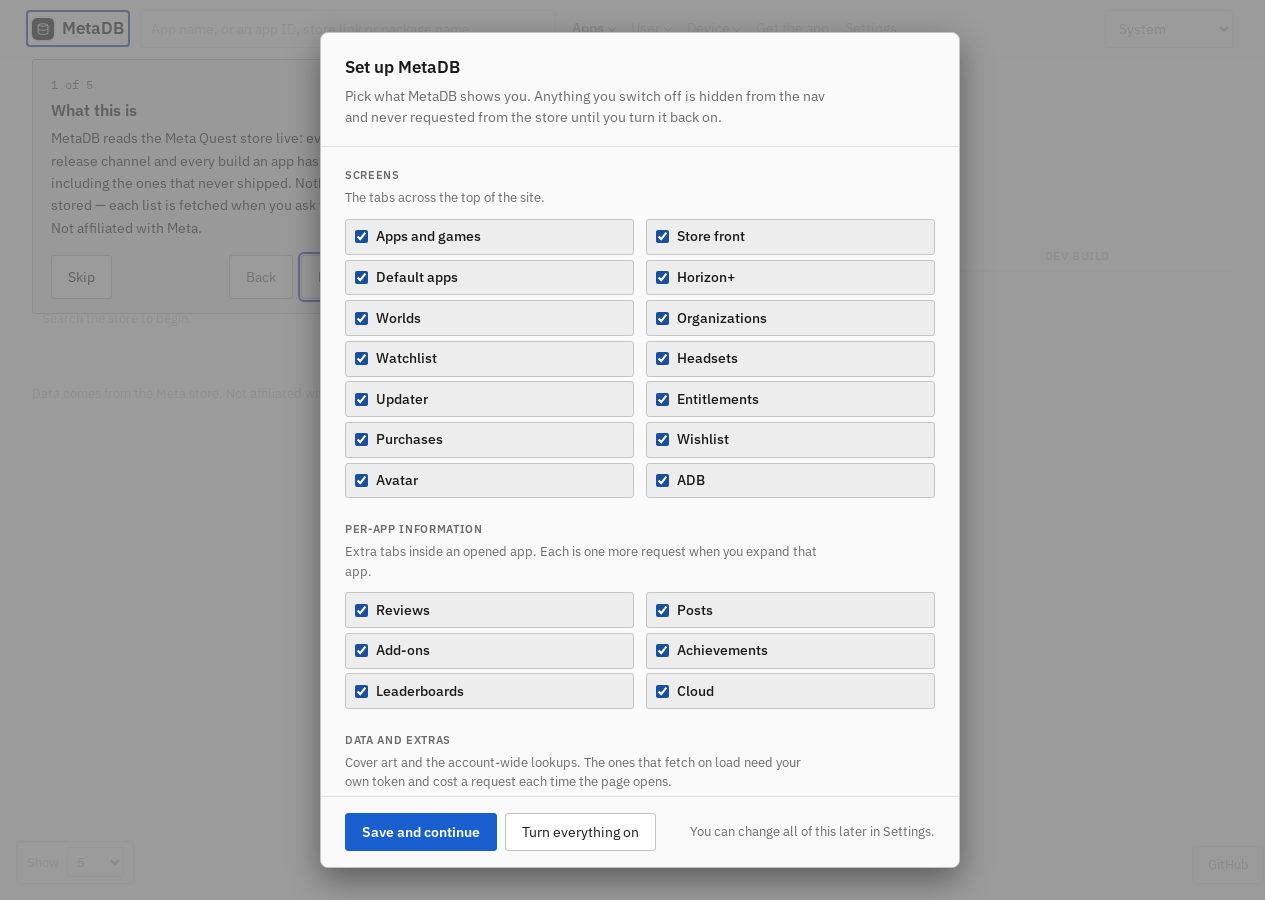
==== commit 0480333b: "update" ====
--- a/index.html
+++ b/index.html
@@ -83,7 +83,7 @@
     });
   })();
 </script>
-<link rel="stylesheet" href="css/style.css?v=261">
+<link rel="stylesheet" href="css/style.css?v=268">
 <script>
   /* Set the theme before first paint so there is no flash. Anything saved wins;
      with nothing saved the system decides. Whatever name is stored is used as
@@ -1629,8 +1629,9 @@
             the target should go, or leave it off and it will be appended.
           </p>
           <p>
-            Running locally? Start <code>node tools/relay.mjs</code> in the project folder,
-            then <button type="button" id="useLocal" class="linkbtn">use the local relay</button>.
+            Running locally with <code>node tools/serve.mjs</code>? Leave this empty: it has
+            the relay built in. To reach that relay from another copy of the site while it
+            runs, <button type="button" id="useLocal" class="linkbtn">use the local relay</button>.
           </p>
         </details>
       </div>
@@ -1641,6 +1642,9 @@
         <button type="submit">Save</button>
         <button type="button" id="testBtn">Test connection</button>
         <button type="button" id="clearBtn">Reset</button>
+        <button type="button" id="exportTokens">Export tokens</button>
+        <button type="button" id="importTokens">Import tokens</button>
+        <input type="file" id="importTokensFile" accept="application/json,.json" hidden>
         <p id="settingsOut" class="settings-out" role="status"></p>
       </div>
 
@@ -1810,21 +1814,21 @@
       link.href = href;
       main.parentNode.insertBefore(link, main);
     };
-    if (!flexGap) addCss("css/legacy-gap.css?v=261");
-    if (compat) addCss("css/compat.css?v=261");
+    if (!flexGap) addCss("css/legacy-gap.css?v=268");
+    if (compat) addCss("css/compat.css?v=268");
 
     /* app.js only finds out it needs check.js once it has arrived and been read;
        asking for both at once saves a round trip before anything can run. */
     if (modern) {
       var pre = document.createElement("link");
       pre.rel = "modulepreload";
-      pre.href = "js/check.js?v=261";
+      pre.href = "js/check.js?v=268";
       document.head.appendChild(pre);
     }
 
     var js = document.createElement("script");
     js.type = "module";
-    js.src = modern ? "js/app.js?v=261" : "js/app.legacy.js?v=261";
+    js.src = modern ? "js/app.js?v=268" : "js/app.legacy.js?v=268";
     document.body.appendChild(js);
   })();
 </script>
--- a/css/style.css
+++ b/css/style.css
@@ -1892,11 +1892,17 @@
   .upd-build-parts { grid-template-columns: 1fr; }
 }
 .upd-find-note { margin: 0 0 .4rem; font-size: .8125rem; color: var(--text); }
-/* Sweep a build: the box, then the builds already found. */
+/* Builds found: one list under Ask and the sweep — a title with its count, the
+   two buttons that act on the list, then the build cards. */
+.upd-found { margin-top: 1.5rem; padding-top: 1.25rem; border-top: 1px solid var(--line); }
+.upd-found-head { display: flex; flex-wrap: wrap; align-items: center; justify-content: space-between; gap: .5rem 1rem; margin-bottom: .9rem; }
+.upd-found-title { display: flex; align-items: baseline; gap: .5rem; margin: 0; font-size: .9375rem; font-weight: 600; }
+.upd-found-count:not(:empty) { font-family: var(--mono); font-size: .75rem; font-weight: 400; color: var(--muted); }
+.upd-found-tools { display: flex; flex-wrap: wrap; gap: .5rem; }
+.upd-found > .upd-empty { margin: 0; }
+.upd-part .upd-find-note, .upd-part > .settings-out { margin: .6rem 0 0; }
+/* Sweep a build: the box that fills in the parts below. */
 .upd-start { margin-bottom: .85rem; }
-.upd-chips { display: flex; flex-wrap: wrap; align-items: center; gap: .4rem; margin: 0 0 1rem; }
-.upd-chips-label { flex: 1 0 100%; margin: 0; font-size: .75rem; color: var(--muted); }
-.upd-chip { font-family: var(--mono); font-size: .75rem; }
 .upd-find-plan { margin: .6rem 0 0; font-size: .8125rem; color: var(--muted); }
 .upd-find-plan--warn { color: var(--red); }
 .upd-find-grid + .upd-find-grid { margin-top: .85rem; }
@@ -2438,6 +2444,49 @@
 .ach-tick { color: var(--green); }
 .ach-desc { color: var(--muted); font-size: .85rem; margin-top: .15rem; }
 .ach-prog { color: var(--muted); font-size: .78rem; margin-top: .25rem; }
+
+/* ---------- leaderboards tab ---------- */
+.lb-pane .lb-rank,
+.lb-pane .lb-score { white-space: nowrap; font-variant-numeric: tabular-nums; }
+.lb-pane .lb-score { text-align: right; }
+/* The paths an app leaves out of its cloud backups (Entitlement tab). */
+/* The Cloud tab's per-backup details. */
+.cloud-pane .backup-act { text-align: right; white-space: nowrap; }
+/* The open row holds prose, not table data, so it leaves the table's mono
+   font (and 12px size) for the body sans — otherwise the note reads as code. */
+.cloud-pane tr.backup-detail td {
+  background: var(--field);
+  border-top: none;
+  font-family: var(--sans);
+  font-size: .8125rem;
+  white-space: normal;
+}
+.backup-uri {
+  font-family: var(--mono);
+  font-size: .78rem;
+  word-break: break-all;
+  user-select: all;
+  padding: .35rem .5rem;
+  background: var(--bg);
+  border: 1px solid var(--line);
+  border-radius: 3px;
+}
+.backup-facts { color: var(--muted); font-size: .8rem; margin-top: .35rem; }
+.cloud-pane .muted { color: var(--muted); }
+.backup-note { margin-top: .4rem; }
+
+.backup-excluded { margin: .25rem 0 1rem; padding-left: 1.2rem; font-size: .85rem; }
+.backup-excluded li { margin: .15rem 0; overflow-wrap: anywhere; font-family: var(--mono); }
+
+.lb-player { display: inline-flex; align-items: center; gap: .5rem; min-width: 0; }
+.lb-player img {
+  width: 24px;
+  height: 24px;
+  border-radius: 50%;
+  object-fit: cover;
+  flex: none;
+  background: var(--panel);
+}
 
 /* ---------- developer posts tab ---------- */
 .post-list { display: grid; gap: .6rem; margin-top: .25rem; }
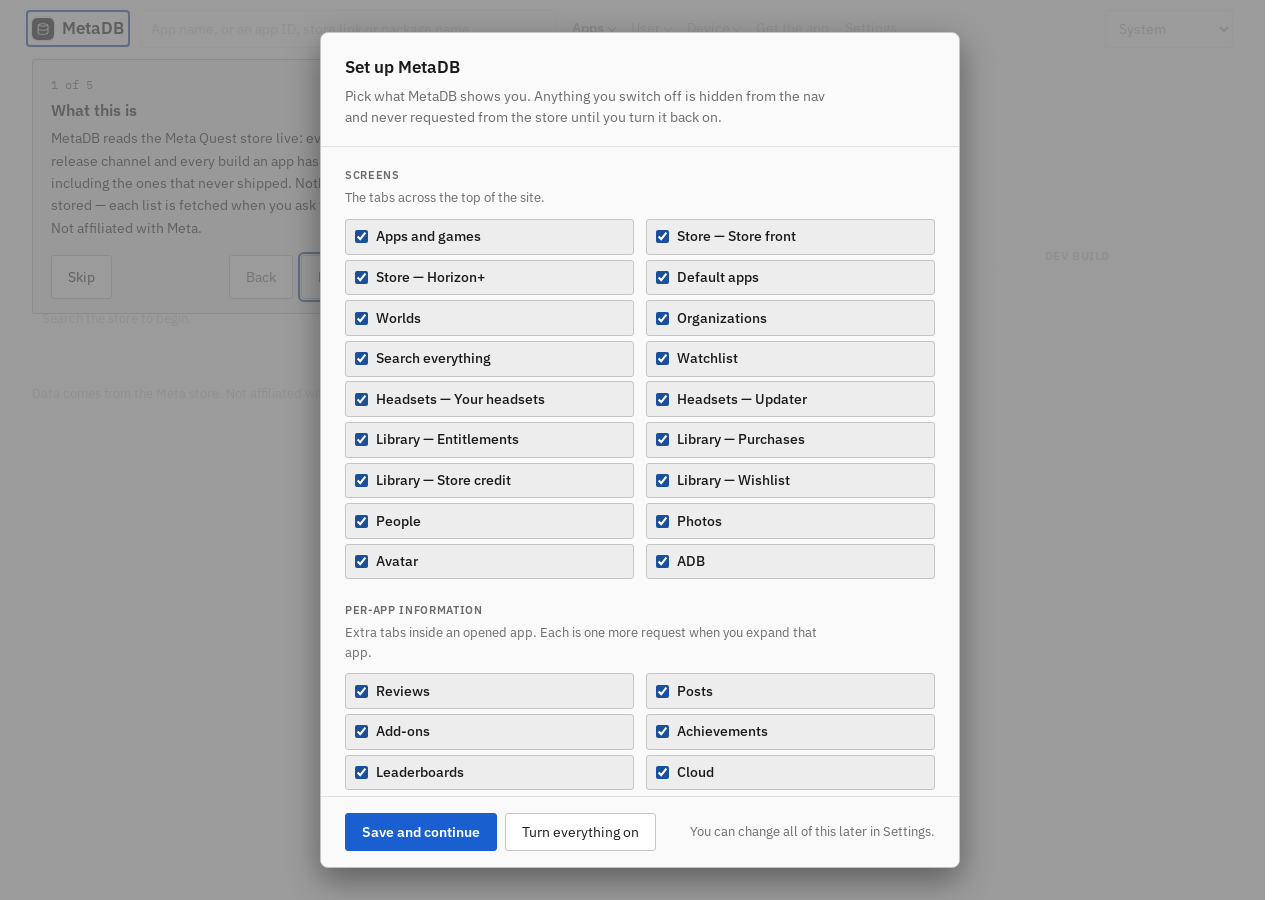
==== commit ba501819: "update" ====
--- a/index.html
+++ b/index.html
@@ -113,7 +113,7 @@
 
 <header class="topbar">
   <div class="bar">
-    <h1>MetaDB</h1>
+    <h1><a href="/home" data-view="home">MetaDB</a></h1>
     <!-- The search box lives in the bar and works from any screen; Enter
          brings the results up. The screens that list store apps sit under one
          menu, the ones about the signed-in account under another, and the two
@@ -128,22 +128,21 @@
         <button class="navtop" type="button" aria-expanded="false">Apps</button>
         <div class="navmenu" hidden>
           <a href="/apps" data-view="apps">Apps and games</a>
-          <a href="/store" data-view="store">Store front</a>
+          <a href="/store" data-view="store" data-views="store plus">Store</a>
           <a href="/default" data-view="default">Default apps</a>
-          <a href="/plus" data-view="plus">Horizon+</a>
           <a href="/worlds" data-view="worlds">Worlds</a>
           <a href="/orgs" data-view="orgs">Organizations</a>
+          <a href="/explore" data-view="explore">Search everything</a>
           <a href="/watchlist" data-view="watchlist">Watchlist<span id="watchBadge" class="navbadge" hidden></span></a>
         </div>
       </div>
       <div class="navgroup">
         <button class="navtop" type="button" aria-expanded="false">User</button>
         <div class="navmenu" hidden>
-          <a href="/devices" data-view="devices">Headsets</a>
-          <a href="/updater" data-view="updater">Updater</a>
-          <a href="/mine" data-view="mine">Entitlements</a>
-          <a href="/purchases" data-view="purchases">Purchases</a>
-          <a href="/wishlist" data-view="wishlist">Wishlist</a>
+          <a href="/devices" data-view="devices" data-views="devices updater">Headsets</a>
+          <a href="/mine" data-view="mine" data-views="mine purchases credit wishlist">Library</a>
+          <a href="/people" data-view="people">People</a>
+          <a href="/photos" data-view="photos">Photos</a>
           <a href="/avatar" data-view="avatar">Avatar</a>
         </div>
       </div>
@@ -190,6 +189,11 @@
           <p class="setup-hint">Cover art and the account-wide lookups. The ones that fetch on load need your own token and cost a request each time the page opens.</p>
           <div class="setup-grid" id="setupData"></div>
         </fieldset>
+        <fieldset class="setup-group">
+          <legend>Extra lookups</legend>
+          <p class="setup-hint">The extra requests MetaDB sends alongside a screen — on the dashboard, People, an opened app or world. Each switched off is never asked for.</p>
+          <div class="setup-grid" id="setupExtras"></div>
+        </fieldset>
       </div>
       <div class="controls setup-actions">
         <button id="setupSave" class="primary" type="button">Save and continue</button>
@@ -209,6 +213,24 @@
     This copy has no relay of its own, and the browser is refused the store's reply
     without one. <a href="/settings">Set one up in Settings</a>.
   </p>
+
+  <!-- ---------- home ----------
+       A front page, reached from the logo and the 404 button, that is not the
+       default landing (Apps and games still is). renderHome() in app.js fills
+       #homeBody from this browser's own state only — the watchlist, the install
+       log, whether a token is saved — and never fetches on arrival, so it costs
+       nothing and works signed out. -->
+
+  <section id="view-home" hidden>
+
+    <div class="home-hero">
+      <h2>Dashboard</h2>
+      <p class="sub">Search any app, ID, store link or package name from the box at the top.</p>
+    </div>
+
+    <div id="homeBody"></div>
+
+  </section>
 
   <!-- ---------- apps and games ---------- -->
 
@@ -267,7 +289,7 @@
 
   <section id="view-mine" hidden>
 
-    <h2>Entitlements</h2>
+    <h2>Library</h2>
     <p class="sub">Everything on your account, from the same library queries a headset and the desktop app run. Needs your own access token, set in Settings.</p>
 
     <div class="controls">
@@ -319,7 +341,7 @@
 
   <section id="view-purchases" hidden>
 
-    <h2>Purchases</h2>
+    <h2>Library</h2>
     <p class="sub" id="purchasesSub">Everything this account has bought — apps, DLC and in-app purchases — with what was paid, when, and how. Needs your own access token, set in Settings.</p>
 
     <div class="controls">
@@ -351,11 +373,39 @@
 
   </section>
 
+  <!-- ---------- store credit (a Library tab) ---------- -->
+
+  <section id="view-credit" hidden>
+
+    <h2>Library</h2>
+    <p class="sub">Your Meta store credit as the headset's Store wallet shows it: the balance, what added to it or was paid from it, and what app referrals earned this year. Needs your Meta sign-in (Settings → Sign in with Meta).</p>
+
+    <div class="controls">
+      <button id="creditGo" class="primary" type="button">Get credit history</button>
+    </div>
+
+    <p class="count" id="creditCount"></p>
+
+    <table id="creditTable" hidden>
+      <thead>
+        <tr>
+          <th scope="col">What</th>
+          <th scope="col">Date</th>
+          <th scope="col" class="credit-amt">Amount</th>
+        </tr>
+      </thead>
+      <tbody id="creditRows"></tbody>
+    </table>
+
+    <p id="creditEmpty" class="empty">Press Get credit history for your balance and what changed it.</p>
+
+  </section>
+
   <!-- ---------- wishlist ---------- -->
 
   <section id="view-wishlist" hidden>
 
-    <h2>Wishlist</h2>
+    <h2>Library</h2>
     <p class="sub">The apps and games on your Meta wishlist, as the Horizon phone app lists them, with the store's price for each. Open one for its channels and build history. Needs your own access token, set in Settings.</p>
 
     <div class="controls">
@@ -394,6 +444,118 @@
     <div class="controls morebar" id="wishMoreBar" hidden>
       <button id="wishMore" type="button">Load more</button>
     </div>
+
+  </section>
+
+  <!-- ---------- people ---------- -->
+
+  <section id="view-people" hidden>
+
+    <h2>People</h2>
+    <p class="sub">The lists the headset's People tab shows: who you follow and who follows you, follow requests, people you recently met in a world or app, people you may know, who is in your lobby now, and your chats. Each comes with who is online and what they are doing; open a person for their profile. Needs your Meta sign-in (Settings → Sign in with Meta).</p>
+
+    <div class="controls">
+      <select id="peopleKind" aria-label="List">
+        <option value="follows">Following and followers</option>
+        <option value="requests">Follow requests</option>
+        <option value="met">Recently met</option>
+        <option value="suggested">People you may know</option>
+        <option value="nearby">In your lobby</option>
+        <option value="chats">Chats</option>
+      </select>
+      <button id="peopleGo" type="button">Get people</button>
+      <input id="peopleQ" type="search" placeholder="Filter by name or alias" aria-label="Filter people" autocomplete="off" spellcheck="false">
+      <select id="peopleShow" aria-label="Show">
+        <option value="all">Everyone</option>
+        <option value="online">Online now</option>
+        <option value="mutual">Follow each other</option>
+        <option value="following">Don't follow you back</option>
+      </select>
+    </div>
+
+    <p class="count" id="peopleCount"></p>
+
+    <table>
+      <thead>
+        <tr id="peopleHead">
+          <th scope="col">Person</th>
+          <th scope="col">Status</th>
+          <th scope="col">Follow</th>
+          <th scope="col">Can message</th>
+        </tr>
+      </thead>
+      <tbody id="peopleRows"></tbody>
+    </table>
+
+    <p id="peopleEmpty" class="empty" hidden></p>
+
+  </section>
+
+  <!-- ---------- photos ---------- -->
+
+  <section id="view-photos" hidden>
+
+    <h2>Photos</h2>
+    <p class="sub">The photos and videos your headsets have uploaded, as the headset's Gallery lists them — newest first, with the app or world each was taken in. Get photos loads all of them; set a date range or pick a kind to narrow what shows. Open one for its full-size copy. Needs your Meta sign-in (Settings → Sign in with Meta).</p>
+
+    <div class="controls">
+      <button id="photoGo" type="button">Get photos</button>
+      <label class="inline-field">Taken from <input id="photoFrom" type="date"></label>
+      <label class="inline-field">to <input id="photoTo" type="date"></label>
+      <select id="photoShow" aria-label="Show">
+        <option value="all">Photos and videos</option>
+        <option value="photos">Photos</option>
+        <option value="videos">Videos</option>
+        <option value="favorites">Favourites</option>
+      </select>
+    </div>
+
+    <p class="count" id="photoCount"></p>
+    <div id="photoGrid" class="photo-grid"></div>
+    <p id="photoEmpty" class="empty" hidden></p>
+
+    <div class="controls morebar" id="photoMoreBar" hidden>
+      <button id="photoMore" type="button">Load more</button>
+    </div>
+
+  </section>
+
+  <!-- ---------- search everything ---------- -->
+
+  <section id="view-explore" hidden>
+
+    <h2>Search everything</h2>
+    <p class="sub">The headset's own search box: apps, movies, TV series, sports events, Xbox cloud games, people and websites, up to ten of each. Search with the box empty for what the headset suggests before you type — your recent apps among them. Open an app for its channels and builds, a movie or TV series for what it is about and where to watch it, an Xbox game to play it in the browser. Needs your Meta sign-in (Settings → Sign in with Meta).</p>
+
+    <div class="controls">
+      <input id="exploreQ" type="search" placeholder="Search apps, movies, TV, sports, Xbox and people" aria-label="Search everything" autocomplete="off" spellcheck="false">
+      <button id="exploreGo" type="button">Search</button>
+      <select id="exploreShow" aria-label="Show">
+        <option value="all">Everything</option>
+        <option value="apps">Apps and games</option>
+        <option value="movies">Movies</option>
+        <option value="series">TV series</option>
+        <option value="sports">Sports events</option>
+        <option value="xbox">Xbox cloud games</option>
+        <option value="people">People</option>
+        <option value="events">Events</option>
+        <option value="websites">Websites</option>
+      </select>
+    </div>
+
+    <p class="count" id="exploreCount"></p>
+
+    <table>
+      <thead>
+        <tr>
+          <th scope="col">Title</th>
+          <th scope="col">Details</th>
+        </tr>
+      </thead>
+      <tbody id="exploreRows"></tbody>
+    </table>
+
+    <p id="exploreEmpty" class="empty" hidden></p>
 
   </section>
 
@@ -459,6 +621,22 @@
 
     <p id="avatarEmpty" class="empty" hidden></p>
 
+    <h3 class="section-h">Your avatars</h3>
+    <p class="hint">Every avatar on this account, as the Avatar Editor's switcher shows them, and which profile each is assigned to. Needs your Meta sign-in.</p>
+    <div class="controls">
+      <button id="avatarsGo" type="button">Get avatars</button>
+    </div>
+    <p class="count" id="avatarsCount"></p>
+    <div id="avatarsGrid" class="avatars-grid"></div>
+
+    <h3 class="section-h">Stickers</h3>
+    <p class="hint">The animated stickers made from your avatar, as the headset offers them in chats. Needs your Meta sign-in.</p>
+    <div class="controls">
+      <button id="stickerGo" type="button">Get stickers</button>
+    </div>
+    <p class="count" id="stickerCount"></p>
+    <div id="stickerGrid" class="sticker-grid"></div>
+
   </section>
 
   <!-- ---------- your devices ---------- -->
@@ -466,7 +644,7 @@
   <section id="view-devices" hidden>
 
     <h2>Headsets</h2>
-    <p class="sub" id="devicesSub">Headsets registered to this account. Open one for its details and the test channel; its OS updates are on the <a href="/updater">Updater</a> screen. Needs your own access token, set in Settings.</p>
+    <p class="sub" id="devicesSub">Headsets registered to this account. Open one for its details and the test channel; its OS updates are on the <a class="linkbtn" href="/updater">Updater</a> tab. Needs your own access token, set in Settings.</p>
 
     <div class="controls">
       <button id="devicesLoad" class="primary" type="button">Get devices</button>
@@ -521,7 +699,7 @@
 
   <section id="view-updater" hidden>
 
-    <h2>Updater</h2>
+    <h2>Headsets</h2>
     <p class="sub">Ask Meta which OS builds its updater would hand a headset, or look a build up by its number. These are the requests the headset's own updater makes. A browser can't install them, so each result comes with its download. Uses your updater token, made from your FRL token the first time (Settings).</p>
 
     <div class="controls">
@@ -546,7 +724,10 @@
         <h2>Nothing lives at this address</h2>
         <p class="notfound-path"><code id="notfoundPath"></code></p>
         <p class="sub">MetaDB has no screen here. The link may be old, cut short or mistyped. An app is <code>/apps/&lt;id&gt;</code>, a search <code>/search/&lt;words&gt;</code>.</p>
-        <p class="sub">Try the search box at the top, or go to one of these:</p>
+        <p class="notfound-actions">
+          <a class="home-btn" href="/home" data-view="home">Go to the home page</a>
+        </p>
+        <p class="sub">Or use the search box at the top, or jump straight to one of these:</p>
         <ul class="notfound-links">
           <li><a href="/apps">Apps and games</a></li>
           <li><a href="/store">Store front</a></li>
@@ -751,8 +932,8 @@
 
   <section id="view-store" hidden>
 
-    <h2>Store front</h2>
-    <p class="sub">The store as the Horizon phone app shows it: the sections the store picks for one headset, in its own order, and the apps in each, plus its top charts. Pick a headset and press Get store, then pick a section or a chart. Open an app for its channels and build history. Needs your own access token, set in Settings.</p>
+    <h2>Store</h2>
+    <p class="sub">The store as the Horizon phone app shows it: the sections the store picks for one headset, in its own order, and the apps in each, plus its top charts and (with your Meta sign-in) the apps it picks for you. Pick a headset and press Get store, then pick a section or a chart. Open an app for its channels and build history. Needs your own access token, set in Settings.</p>
 
     <div class="controls">
       <select id="storeHmd" aria-label="Headset"></select>
@@ -802,16 +983,14 @@
 
   <section id="view-plus" hidden>
 
-    <h2>Horizon+</h2>
-    <p class="sub">The games the Horizon+ subscription offers right now — this month's games to claim, and the catalog that comes and goes. Open one for its channels and build history. Needs your own access token, set in Settings.</p>
+    <h2>Store</h2>
+    <p class="sub">Everything the Horizon+ subscription offers right now, section by section as the headset's Store shows it — this month's games to claim, the catalog, the indie catalog, the Xbox Game Pass titles, and any section Meta adds later. Open a game for its channels and build history. Needs your Meta sign-in (Settings → Sign in with Meta).</p>
 
     <div class="controls">
       <button id="plusGo" class="primary" type="button">Get Horizon+ games</button>
       <input id="plusQ" type="search" placeholder="Filter these games by name or app ID" aria-label="Filter Horizon+ games" autocomplete="off" spellcheck="false">
-      <select id="plusPick" aria-label="Which games">
-        <option value="">Monthly and catalog</option>
-        <option value="monthly">This month's games</option>
-        <option value="catalog">Games catalog</option>
+      <select id="plusPick" aria-label="Which section">
+        <option value="">Every section</option>
       </select>
       <select id="plusSort" aria-label="Sort by">
         <option value="relevance">Store order</option>
@@ -840,6 +1019,21 @@
     </table>
 
     <p id="plusEmpty" class="empty" hidden></p>
+
+    <div id="plusOthers" hidden>
+      <h3 class="section-h">Also in Horizon+</h3>
+      <p class="hint">Not apps for the Quest store — Xbox cloud games, and any movies or series the subscription carries.</p>
+      <table>
+        <thead>
+          <tr>
+            <th scope="col">Title</th>
+            <th scope="col">Section</th>
+            <th scope="col">Details</th>
+          </tr>
+        </thead>
+        <tbody id="plusOtherRows"></tbody>
+      </table>
+    </div>
 
   </section>
 
@@ -1652,7 +1846,7 @@
 
   </section>
 
-  <p class="foot">Data comes from the Meta store. Not affiliated with Meta. <button type="button" id="tourAgain" class="linkbtn">Take the tour</button></p>
+  <p class="foot">Data comes from the Meta store. Not affiliated with Meta. <button type="button" id="tourAgain" class="linkbtn">Take the tour</button> · <a class="linkbtn gh" href="https://github.com/Toastconcern/toastconcern.github.io" target="_blank" rel="noopener">GitHub</a></p>
 
 </div>
 
@@ -1760,7 +1954,6 @@
   </select>
 </div>
 
-<a class="gh" href="https://github.com/Toastconcern/toastconcern.github.io" target="_blank" rel="noopener">GitHub</a>
 
 <script>
   /* Which build this engine can run, and which CSS fallbacks it needs. Each is
--- a/css/style.css
+++ b/css/style.css
@@ -382,6 +382,9 @@
 }
 
 h1 { font-size: 1.0625rem; font-weight: 600; margin: 0; }
+/* The logo links to the home page, but it stays the wordmark — the heading's
+   own color, no link blue, no underline. */
+.bar > h1 > a { color: inherit; text-decoration: none; }
 h2 { font-size: 1.0625rem; font-weight: 600; margin: 0; }
 
 .sub { margin: .25rem 0 0; color: var(--muted); font-size: .875rem; }
@@ -539,6 +542,20 @@
   padding-right: 6rem;
 }
 
+/* The app's name is a bar that stays at the top of the sheet, and the Close
+   button sits on it: what scrolls passes under the bar, never under a lone button. */
+.stage .stage-title {
+  position: sticky;
+  top: 0;
+  /* Over everything positioned in the panel (a table's sticky headings are 2),
+     and still under the Close button (61). */
+  z-index: 10;
+  background: var(--bg);
+  margin: -1.5rem -2rem .25rem;
+  padding: 1.5rem 8rem .9rem 2rem;
+  border-bottom: 1px solid var(--line);
+}
+
 .stage .panel__side { grid-area: side; }
 .stage .panel__main { grid-area: main; min-width: 0; }
 
@@ -655,6 +672,7 @@
 
   .stage .stage-btn,
   .gallery .stage-btn { top: 1.1rem; right: 1rem; }
+  .stage .stage-title { margin: -1.25rem -1rem .25rem; padding: 1.25rem 6.5rem .8rem 1rem; }
 }
 
 /* Columns switched off in settings. Kept to a single class each so nothing here
@@ -670,11 +688,9 @@
 body.hide-c-grant .c-grant,
 body.hide-c-devb  .c-devb { display: none; }
 
-/* Meta records carry no price, so that column never appears on their screen.
-   This only ever hides, so it cannot fight the toggles above. */
 /* Neither list carries a price: Meta apps have none, and the library query
-   reports what you own rather than what it costs. */
-#view-meta .c-price,
+   reports what you own rather than what it costs. This only ever hides, so it
+   cannot fight the toggles above. */
 #view-mine .c-price,
 #view-default .c-price { display: none; }
 
@@ -710,6 +726,15 @@
   margin-right: .5rem;
   background: var(--panel);
 }
+/* A row whose list carried no art: a blank slot the same size, filled with the
+   app's icon once it is fetched by ID — so rows do not jump when it lands. */
+.art-fill { display: inline-block; }
+
+/* People: online in green, offline and the store's activity line muted. */
+.ppl-on { color: var(--green); font-weight: 600; }
+.ppl-off { color: var(--muted); }
+.ppl-pres { color: var(--muted); font-size: .8125rem; margin-top: .15rem; }
+.ppl-alias { color: var(--muted); font-weight: 400; }
 
 /* Scoped under .form so these beat the full-width text-input rules there. */
 .form .check {
@@ -877,21 +902,19 @@
    `anywhere`: `anywhere` lets the column be sized narrower than its longest
    word, which is what used to split "Touch Controlle/rs". */
 .facts dd { overflow-wrap: break-word; }
-.facts dl { grid-template-columns: max-content minmax(0, 1fr); margin-bottom: 1rem; }
-
-/* Channels on the left, the revisions table beside them on the right. Both are
-   the build-history table in miniature. Below the room for two they wrap and
-   stack, channels first; each takes an even share of the row. */
-.chan-rev {
-  display: flex;
-  flex-wrap: wrap;
-  gap: .25rem 2.5rem;
-  align-items: flex-start;
-}
-.chan-rev .chans-col { flex: 1 1 14rem; min-width: 0; }
-/* Revisions carries eight columns to the channels table's four, so it takes the
-   larger share of the row wherever both still fit. */
-.chan-rev .revisions { flex: 2 1 34rem; min-width: 0; }
+/* A long label (a world or app name in Similar worlds, More like this) wraps rather
+   than taking the row: its value always keeps room for a few words. */
+.facts dl { grid-template-columns: minmax(0, max-content) minmax(8.5rem, 1fr); margin-bottom: 1rem; }
+.facts dt { overflow-wrap: break-word; }
+
+/* Channels, then the revisions under them, each the full width of the panel.
+   Side by side, each got half a column: the channels' dates scrolled out of
+   sight and an opened revision's details were squeezed into a strip. */
+.chan-rev { display: flex; flex-direction: column; gap: 1.5rem; }
+.chan-rev > * { min-width: 0; }
+.chan-rev h3 { margin-top: 0; }
+/* Revisions can run to a hundred rows: room for about ten before it scrolls. */
+.revisions .vscroll.short { max-height: 21rem; }
 
 /* Every cell here is a single value: a wrapped "Scheduled" reads as two words
    and a wrapped date as two dates, so they stay on one line and the box scrolls
@@ -1213,26 +1236,6 @@
 .headset-panel .hint { margin-top: 0; }
 .headset-panel .settings-out { margin: .6rem 0 0; }
 
-/* store lookup */
-
-.lookup {
-  border: 1px solid var(--line);
-  border-radius: 3px;
-  margin-bottom: 1.25rem;
-}
-
-.lookup summary {
-  padding: .6rem .75rem;
-  cursor: pointer;
-  font-size: .875rem;
-}
-.lookup summary:hover { background: var(--hover); }
-
-.lookup__body {
-  padding: 0 .75rem .75rem;
-  border-top: 1px solid var(--line);
-}
-
 .hint {
   margin: .75rem 0;
   font-size: .8125rem;
@@ -1273,15 +1276,11 @@
 .ptc-btn.ptc-on:disabled,
 .ptc-btn.ptc-off:disabled { color: var(--muted); border-color: var(--border); }
 
-.lookup__out:empty,
 .resolve-out:empty { display: none; }
-.lookup__out,
 .resolve-out { font-size: .875rem; }
 
-.lookup__out .warn,
 .resolve-out .warn { color: var(--red); }
 
-.lookup__out pre,
 .resolve-out pre {
   margin: .5rem 0 0;
   padding: .6rem .75rem;
@@ -1305,17 +1304,23 @@
   font-size: .875rem;
 }
 
+/* A phrase in prose that acts: neutral text with a light, offset underline that
+   darkens on hover — clearly pressable, never the browser's default blue link. */
 .linkbtn {
   border: 0;
   background: none;
   padding: 0;
   min-height: 0;
   font-size: inherit;
-  color: var(--link);
+  font-weight: 500;
+  color: var(--text);
   text-decoration: underline;
+  text-decoration-color: var(--border);
+  text-decoration-thickness: 1px;
+  text-underline-offset: 3px;
   cursor: pointer;
 }
-.linkbtn:hover { background: none; }
+.linkbtn:hover { background: none; text-decoration-color: currentColor; }
 
 /* Not a problem, unlike the notice this borrows from — a new build is waiting,
    that is all — so it is marked in the ordinary accent rather than in red. */
@@ -1438,44 +1443,20 @@
 
 /* fixed corners */
 
+/* How many results to show: a labelled picker in the Apps controls row (moved there
+   by initLimit), not a box floating over the list. */
 .limitbar:not([hidden]) {
-  position: fixed;
-  left: 1rem;
-  bottom: 1rem;
-  display: flex;
+  display: inline-flex;
   align-items: center;
   gap: .5rem;
-  padding: .35rem .6rem;
-  border: 1px solid var(--border);
-  border-radius: 3px;
-  background: var(--bg);
-  font-size: .8125rem;
-  color: var(--muted);
-}
-.limitbar select {
-  min-height: 30px;
-  padding: .2rem .35rem;
-  font-size: .8125rem;
+  font-size: .875rem;
+  color: var(--muted);
 }
 
 /* github corner */
 
-.gh {
-  position: fixed;
-  right: 1rem;
-  bottom: 1rem;
-  display: inline-flex;
-  align-items: center;
-  padding: .5rem .9rem;
-  min-height: 38px;
-  border: 1px solid var(--border);
-  border-radius: 3px;
-  background: var(--bg);
-  color: var(--text);
-  text-decoration: none;
-  font-size: .8125rem;
-}
-.gh:hover { background: var(--hover); }
+/* GitHub: a link in the footer line, styled like the other text actions. */
+.foot .gh { font-size: inherit; }
 
 /* misc */
 
@@ -1537,6 +1518,23 @@
   border-color: var(--border);
 }
 .companion-tab:hover:not(.on) { background: var(--hover); }
+/* A grouped screen's tabs (Library, Headsets, Store) are links to each tab's own
+   address, drawn like the button tabs above. */
+.panel-tabs.screen-tabs { margin: .6rem 0 .75rem; }
+.screen-tabs[hidden] { display: none; }
+a.companion-tab {
+  display: inline-flex;
+  align-items: center;
+  min-height: 38px;
+  box-sizing: border-box;
+  padding: .5rem 1rem;
+  font-size: .875rem;
+  text-decoration: none;
+}
+a.companion-tab.on { cursor: default; }
+@media (prefers-reduced-motion: no-preference) {
+  a.companion-tab { transition: background-color .12s, color .12s; }
+}
 
 /* ---------- command tabs: feature groups of command rows ----------
    A tab is its commands grouped by feature (Wi-Fi, Casting, Controllers…). Each
@@ -2010,6 +2008,253 @@
   .notfound { grid-template-columns: 1fr; padding-top: 1.5rem; }
   .notfound-code { margin-bottom: .75rem; }
 }
+
+/* The home button, shared by the 404 screen and the sign-in prompt. A clear,
+   prominent action — but not blue: blue belongs to the build-row download alone. */
+.home-btn {
+  display: inline-flex;
+  align-items: center;
+  min-height: 44px;
+  padding: .55rem 1.1rem;
+  border: 1px solid var(--border);
+  border-radius: 6px;
+  background: var(--field);
+  color: var(--text);
+  font-weight: 600;
+  font-size: .9rem;
+  text-decoration: none;
+}
+.home-btn:hover { background: var(--hover); }
+.home-btn--sm { min-height: 38px; padding: .4rem .9rem; font-weight: 500; font-size: .85rem; }
+.notfound-actions { margin: 1rem 0 1.25rem; }
+
+/* ---------- home ----------
+   A dashboard of panels built from this browser's own state (watchlist, recently
+   viewed, account/setup) plus a map of links. No pills, no blue underlines. */
+.home-hero { max-width: 70ch; }
+.home-hero h2 { margin: 0; }
+
+.home-dash {
+  display: grid;
+  grid-template-columns: repeat(2, minmax(0, 1fr));
+  gap: 1rem;
+  margin: 1.5rem 0 0;
+  align-items: start;
+}
+.home-panel {
+  border: 1px solid var(--line);
+  border-radius: 10px;
+  background: var(--panel);
+  padding: .85rem 1rem 1rem;
+}
+.home-ph { display: flex; align-items: baseline; justify-content: space-between; gap: 1rem; }
+.home-ph h3 { margin: 0; font-size: .9375rem; }
+.home-more { font-size: .8125rem; color: var(--text); text-decoration: none; white-space: nowrap; }
+.home-more:hover { text-decoration: underline; }
+.home-more--foot { color: var(--muted); }
+.home-more--foot { display: inline-block; margin-top: .5rem; }
+.home-empty { margin: .6rem 0 .1rem; color: var(--muted); font-size: .8125rem; max-width: 46ch; }
+
+.home-list { display: grid; gap: .1rem; margin-top: .55rem; }
+.home-appline {
+  display: flex;
+  align-items: center;
+  gap: .55rem;
+  padding: .35rem .3rem;
+  border-radius: 6px;
+  color: var(--text);
+  text-decoration: none;
+}
+.home-appline:hover { background: var(--hover); }
+.home-ic { width: 26px; height: 26px; border-radius: 5px; object-fit: cover; flex: none; background: var(--hover); }
+.home-ic--ph {
+  display: inline-flex; align-items: center; justify-content: center;
+  background: var(--field); color: var(--muted); border: 1px solid var(--line);
+  font-weight: 600; font-size: .8rem;
+}
+.home-appnm { flex: 1 1 auto; min-width: 0; overflow: hidden; text-overflow: ellipsis; white-space: nowrap; font-weight: 500; font-size: .875rem; }
+/* A status word, not a pill: plain coloured text, no background. */
+.home-tag { flex: none; font-size: .75rem; color: var(--muted); }
+.home-tag.is-new { color: var(--green); font-weight: 600; }
+.home-tag.is-bad { color: var(--red); }
+
+
+/* Your account: a large full-width section under the watchlist and recently viewed
+   panels — who you are, big, then every fact in an even grid with room around it.
+   Plain label-over-value pairs, not oversized numbers. */
+.home-acct {
+  margin: 1rem 0 0;
+  padding: 1.4rem 1.6rem 1.6rem;
+  border: 1px solid var(--line);
+  border-radius: 12px;
+  background: var(--panel);
+}
+.home-acct .home-ph h3 { font-size: 1rem; }
+/* Three sets under the header: Account details, Activity, This browser — each its
+   own titled grid, divided by a hairline. */
+.home-group { margin-top: 1.4rem; padding-top: 1.2rem; border-top: 1px solid var(--line); }
+.home-group h4 {
+  margin: 0;
+  font-size: .75rem;
+  font-weight: 600;
+  letter-spacing: .05em;
+  text-transform: uppercase;
+  color: var(--muted);
+}
+.home-stats {
+  display: grid;
+  grid-template-columns: repeat(auto-fill, minmax(15rem, 1fr));
+  gap: 1.3rem 2.5rem;
+  margin: .9rem 0 0;
+}
+/* "Show account ID": a quiet text control in the header line, not a link. */
+.home-reveal {
+  min-height: 0;
+  padding: 0;
+  border: 0;
+  background: none;
+  color: var(--text);
+  font: inherit;
+  font-weight: 500;
+  cursor: pointer;
+}
+.home-reveal:hover { color: var(--muted); background: none; }
+.home-reveal:focus-visible { outline: 2px solid var(--border); outline-offset: 2px; border-radius: 2px; }
+.home-stat { min-width: 0; }
+.home-stat dt { color: var(--muted); font-size: .8125rem; margin-bottom: .3rem; }
+.home-stat dd { margin: 0; font-size: 1rem; font-weight: 500; line-height: 1.4; overflow-wrap: anywhere; }
+/* An action in a fact (load the library, fetch the headsets): plain text and an
+   arrow, never the default blue underline. */
+.home-stat dd a { color: var(--text); text-decoration: none; }
+.home-stat dd a::after { content: " →"; color: var(--muted); }
+.home-stat dd a:hover { color: var(--muted); }
+.home-stat-note { display: block; color: var(--muted); font-weight: 400; font-size: .8125rem; margin-top: .15rem; }
+
+/* The profile's background picture, which is square: shown whole, the photo ringed
+   in the panel colour over its lower-right corner. Without it (images off, or the
+   address expired) the row keeps its plain layout. */
+.home-me-media { position: relative; flex: none; width: 168px; height: 168px; }
+.home-me-bg {
+  display: block;
+  width: 100%;
+  height: 100%;
+  border-radius: 12px;
+  object-fit: cover;
+  background: var(--hover);
+  border: 1px solid var(--line);
+}
+.home-me--bg { gap: 2rem; }
+.home-me--bg .home-me-media .home-me-pic {
+  position: absolute;
+  right: -14px;
+  bottom: -14px;
+  width: 72px;
+  height: 72px;
+  border: 4px solid var(--panel);
+  border-radius: 14px;
+  background: var(--panel);
+}
+.home-me--bg .home-me-media .home-me-pic--ph { font-size: 1.3rem; }
+.home-me--bg .home-me-name { font-size: 1.6rem; }
+@media (max-width: 600px) {
+  .home-me-media { width: 112px; height: 112px; }
+  .home-me--bg { gap: 1.4rem; }
+  .home-me--bg .home-me-media .home-me-pic { width: 52px; height: 52px; right: -10px; bottom: -10px; border-width: 3px; border-radius: 11px; }
+  .home-me--bg .home-me-name { font-size: 1.2rem; white-space: normal; }
+}
+/* Photos: thumbnails in a grid, each a link to its full-size copy, with where it
+   was taken under it. A video carries its length in the corner. */
+.photo-grid { display: grid; grid-template-columns: repeat(auto-fill, minmax(180px, 1fr)); gap: .9rem; margin-top: .75rem; }
+.photo { position: relative; display: block; color: var(--text); text-decoration: none; min-width: 0; }
+.photo img { display: block; width: 100%; aspect-ratio: 16 / 10; object-fit: cover; border-radius: 8px; border: 1px solid var(--line); background: var(--hover); }
+.photo:hover img { border-color: var(--border); }
+.photo:focus-visible { outline: 2px solid var(--border); outline-offset: 3px; border-radius: 8px; }
+.photo-badge { position: absolute; top: .45rem; right: .45rem; padding: .1rem .4rem; border-radius: 4px; background: rgba(0, 0, 0, .7); color: #fff; font-size: .75rem; font-weight: 600; }
+.photo-cap { display: block; margin-top: .35rem; font-size: .8125rem; line-height: 1.35; }
+.photo-where { display: block; font-weight: 500; overflow: hidden; text-overflow: ellipsis; white-space: nowrap; }
+.photo-when { display: block; color: var(--muted); }
+@media (max-width: 600px) { .photo-grid { grid-template-columns: repeat(2, minmax(0, 1fr)); gap: .6rem; } }
+/* A labelled field sitting in a controls row (the Photos date range). */
+.inline-field { display: inline-flex; align-items: center; gap: .4rem; color: var(--muted); font-size: .875rem; }
+.inline-field input { min-height: 38px; }
+/* Every avatar on the account: a full-body preview each, with its style and profile. */
+.avatars-grid { display: grid; grid-template-columns: repeat(auto-fill, minmax(160px, 1fr)); gap: .9rem; margin-top: .75rem; }
+.avatar-card { margin: 0; border: 1px solid var(--line); border-radius: 8px; background: var(--panel); padding: .6rem; }
+.avatar-card img { display: block; width: 100%; aspect-ratio: 3 / 4; object-fit: cover; object-position: center 40%; }
+.avatar-card figcaption { margin-top: .4rem; font-size: .8125rem; line-height: 1.35; }
+.avatar-card figcaption strong { display: block; }
+.avatar-card figcaption span { color: var(--muted); }
+/* The avatar's stickers: a plain grid of the animated images. */
+.section-h { margin: 2rem 0 .25rem; font-size: 1rem; }
+.sticker-grid { display: grid; grid-template-columns: repeat(auto-fill, minmax(96px, 1fr)); gap: .75rem; margin-top: .75rem; }
+.sticker-grid img { width: 100%; aspect-ratio: 1; object-fit: contain; border: 1px solid var(--line); border-radius: 8px; background: var(--panel); }
+#exploreQ { flex: 1 1 22rem; min-width: 0; }
+#storeQ { flex: 1 1 16rem; min-width: 0; }
+.credit-amt { text-align: right; }
+#creditRows td.num { text-align: right; }
+/* An app's Revisions table: a revision row opens, and what it holds sits under it. */
+.revisions tr.rev-row { cursor: pointer; }
+.revisions tr.rev-row:hover td { background: var(--hover); }
+.revisions tr.rev-row[aria-expanded="true"] td { background: var(--panel); }
+.rev-body { padding: .4rem .25rem .6rem; white-space: normal; font-family: var(--sans); }
+.rev-body h4 { margin: .75rem 0 .3rem; font-size: .8125rem; }
+/* The groups side by side where they fit. A wrapping row rather than the facts
+   grid: inside a table cell the grid cannot tell how wide it is and stacks them. */
+.rev-body .facts { display: flex; flex-wrap: wrap; gap: 0 2.5rem; }
+.rev-body .facts section { flex: 1 1 15rem; max-width: 24rem; }
+/* A phone drops the submissions count (nearly always 0) and lets the long ID
+   wrap, so the table fits its box and an opened revision is not cut off. */
+@media (max-width: 640px) {
+  .revisions .rev-subs { display: none; }
+  .revisions .vtable td.bid { white-space: normal; word-break: break-all; }
+}
+.rev-changes { margin: 0; padding-left: 1.1rem; font-size: .8125rem; line-height: 1.6; }
+.rev-field { color: var(--muted); }
+/* An open revision is read in place, not in the short scroll box the list sits in. */
+.revisions .vscroll:has(tr.rev-detail) { max-height: none; }
+/* A movie or series opened in Search everything: its art beside what it is and
+   where to watch it. */
+.media-detail { display: flex; gap: 1.25rem; align-items: flex-start; }
+.media-art { width: 180px; flex: none; border-radius: 8px; border: 1px solid var(--line); }
+.media-text { min-width: 0; flex: 1 1 auto; }
+.media-text p { max-width: 65ch; line-height: 1.55; }
+.watch-list { list-style: none; display: flex; flex-wrap: wrap; gap: .4rem 1.25rem; padding: 0; margin: .4rem 0 0; }
+@media (max-width: 600px) { .media-detail { flex-direction: column; } .media-art { width: 140px; } }
+/* Search everything: what kind each result is, as a quiet line under its title,
+   and details (package names, long titles) that wrap rather than squeeze the title. */
+.ex-title { display: inline-block; vertical-align: middle; }
+.ex-kind { display: block; color: var(--muted); font-size: .8125rem; font-weight: 400; margin-top: .1rem; }
+.ex-detail { overflow-wrap: anywhere; }
+@media (max-width: 600px) { #view-explore td.name { min-width: 9rem; } }
+/* Who: profile photo, name, then @alias and account ID. */
+.home-me { display: flex; align-items: center; gap: 1rem; margin-top: 1.1rem; min-width: 0; }
+.home-me-pic {
+  width: 72px;
+  height: 72px;
+  flex: none;
+  border-radius: 12px;
+  object-fit: cover;
+  background: var(--hover);
+}
+.home-me-pic--ph {
+  display: inline-flex; align-items: center; justify-content: center;
+  background: var(--field); color: var(--muted); border: 1px solid var(--line);
+  font-weight: 600; font-size: 1.6rem;
+}
+.home-me-text { min-width: 0; flex: 1 1 auto; }
+.home-me-name { font-weight: 600; font-size: 1.35rem; line-height: 1.25; overflow: hidden; text-overflow: ellipsis; white-space: nowrap; }
+.home-me-alias { display: flex; flex-wrap: wrap; gap: .15rem 1rem; color: var(--muted); font-size: .875rem; margin-top: .2rem; min-width: 0; }
+.home-me-alias > * { min-width: 0; overflow-wrap: anywhere; }
+@media (max-width: 600px) {
+  .home-acct { padding: 1.1rem 1rem 1.2rem; }
+  .home-me-pic { width: 56px; height: 56px; }
+  .home-me-name { font-size: 1.15rem; }
+  .home-stats { grid-template-columns: 1fr 1fr; gap: 1rem 1.25rem; }
+}
+
+@media (max-width: 760px) {
+  .home-dash { grid-template-columns: 1fr; }
+}
 @media (prefers-reduced-motion: reduce) {
   .upd-tile { transition: none; }
 }
@@ -2461,17 +2706,25 @@
   font-size: .8125rem;
   white-space: normal;
 }
-.backup-uri {
-  font-family: var(--mono);
-  font-size: .78rem;
-  word-break: break-all;
-  user-select: all;
-  padding: .35rem .5rem;
-  background: var(--bg);
-  border: 1px solid var(--line);
-  border-radius: 3px;
-}
 .backup-facts { color: var(--muted); font-size: .8rem; margin-top: .35rem; }
+/* Download the backup blob (or each segment): an ordinary neutral button — blue is
+   kept for a build row's own action. */
+.backup-dl-row { display: flex; flex-wrap: wrap; gap: .4rem; margin-bottom: .45rem; }
+.backup-dl {
+  display: inline-flex;
+  align-items: center;
+  min-height: 34px;
+  padding: .35rem .85rem;
+  border: 1px solid var(--border);
+  border-radius: 6px;
+  background: var(--field);
+  color: var(--text);
+  text-decoration: none;
+  font-weight: 500;
+  font-size: .8125rem;
+}
+.backup-dl:hover { background: var(--hover); }
+.backup-fields { color: var(--muted); font-size: .8rem; margin-top: .35rem; overflow-wrap: anywhere; }
 .cloud-pane .muted { color: var(--muted); }
 .backup-note { margin-top: .4rem; }
 
@@ -2840,7 +3093,7 @@
 button.primary:disabled { color: #fff; opacity: .6; }
 
 /* The corner controls float over the page, so they get a little lift off it. */
-.limitbar:not([hidden]), .gh { box-shadow: 0 2px 10px rgba(0, 0, 0, .12); }
+
 
 /* On a phone an app's seven tabs wrapped onto three rows, under the Expand
    button, and the Worlds tabs left one alone on a second row. They stay on one
@@ -2995,9 +3248,6 @@
 /* Own column classes, not the shared c-* ones: those are toggled by the Columns
    settings and hidden at phone breakpoints for the main tables, which would
    silently drop or shift the watchlist's (differently-meaning) columns. */
-/* A blank art slot (panel-coloured, like the downgrade list) when an entry has
-   no stored image, so every row is the same height whether or not art loaded. */
-.art-ph { display: inline-block; }
 
 /* The watch control hangs in the gutter just to the left of each app row —
    outside the table columns (no reserved cell, no header slot), so the columns
@@ -3052,14 +3302,6 @@
 @media (min-width: 72rem) {
   .watch-toggle { margin-right: .45rem; }
 }
-.watch-row.is-updated .wl-latest { color: var(--green); font-weight: 600; }
-.watch-new { color: var(--green); }
-.watch-arrow { color: var(--green); font-weight: 700; }
-/* Text-link actions (the site's .linkbtn), not boxed buttons — kept light and
-   small like the rest of the in-row actions. Separated by a thin divider. */
-.watch-actions { display: flex; gap: .6rem; flex-wrap: wrap; align-items: baseline; }
-.watch-actions .linkbtn { white-space: nowrap; }
-.watch-actions .linkbtn + .linkbtn { border-left: 1px solid var(--line); padding-left: .6rem; }
 
 /* ---------- setup guide overlay ----------
    A centered dialog over a dimmed page. Square corners throughout (the site's
